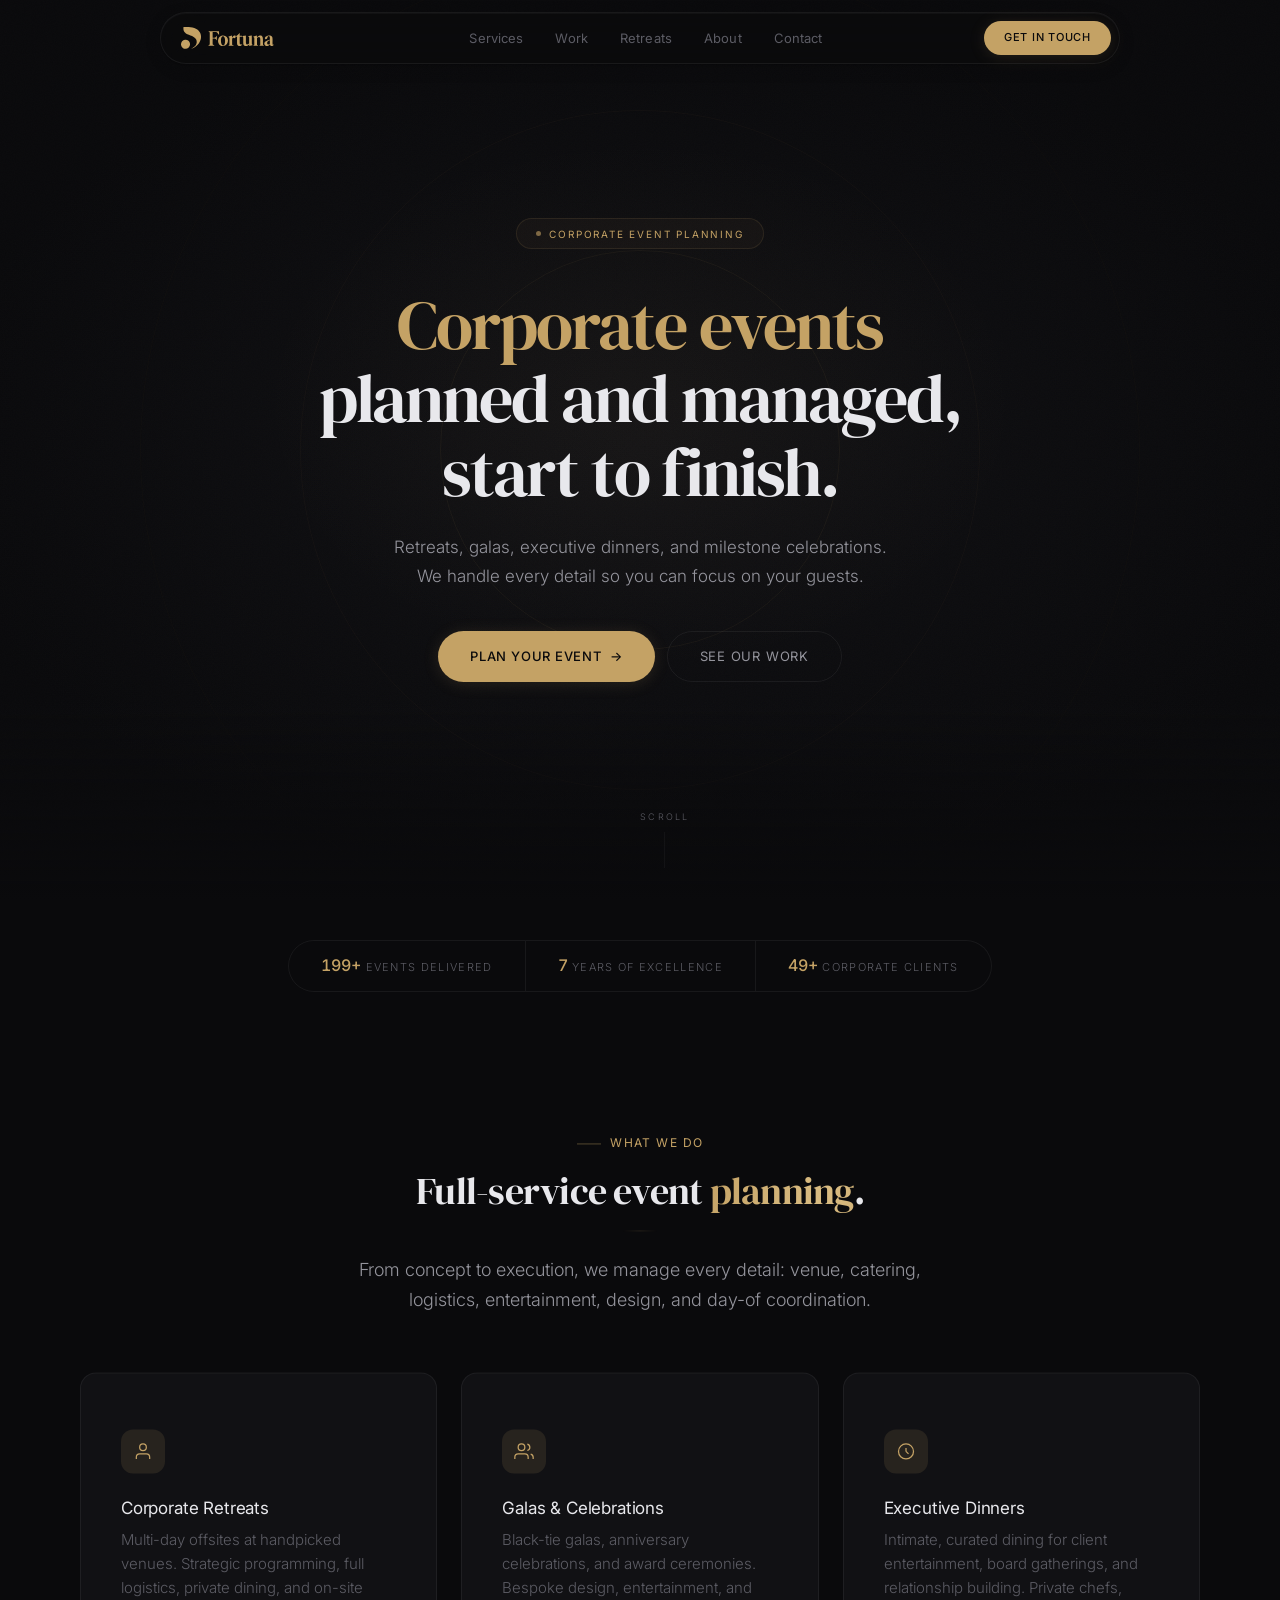
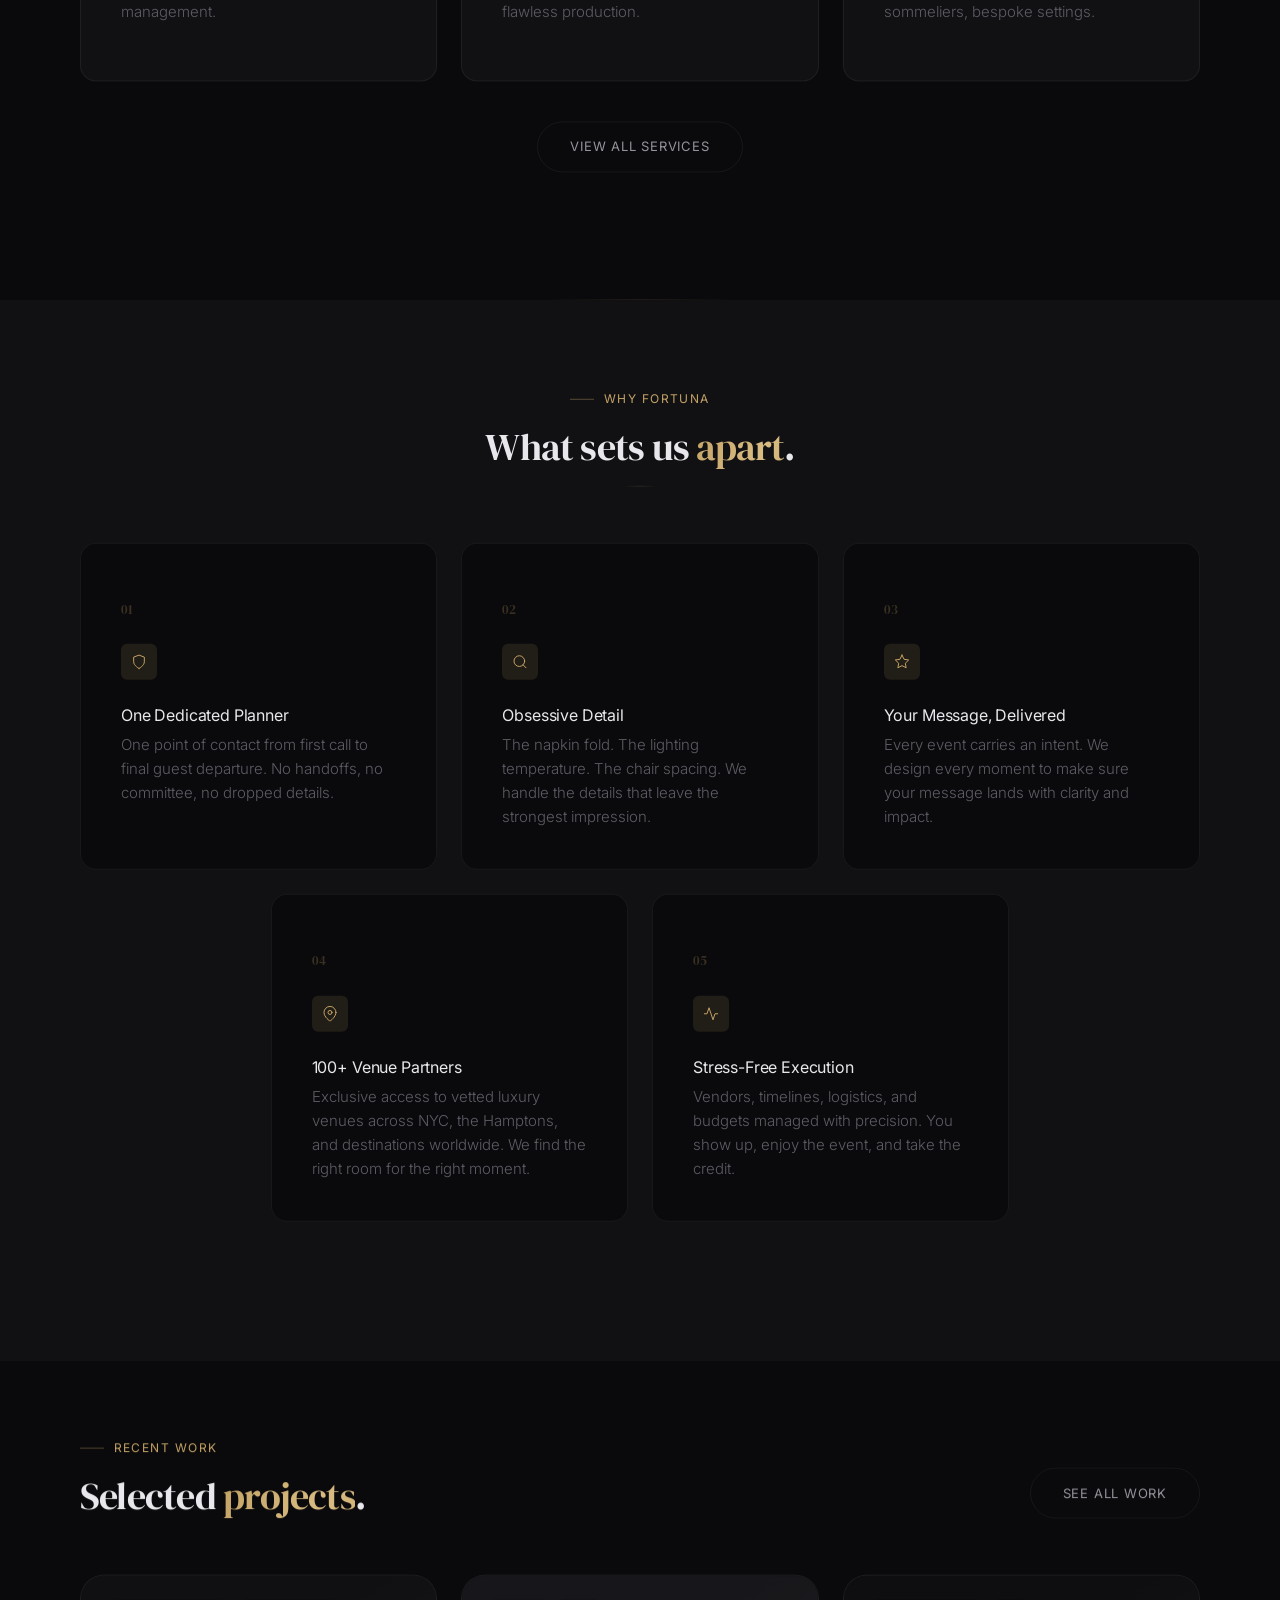
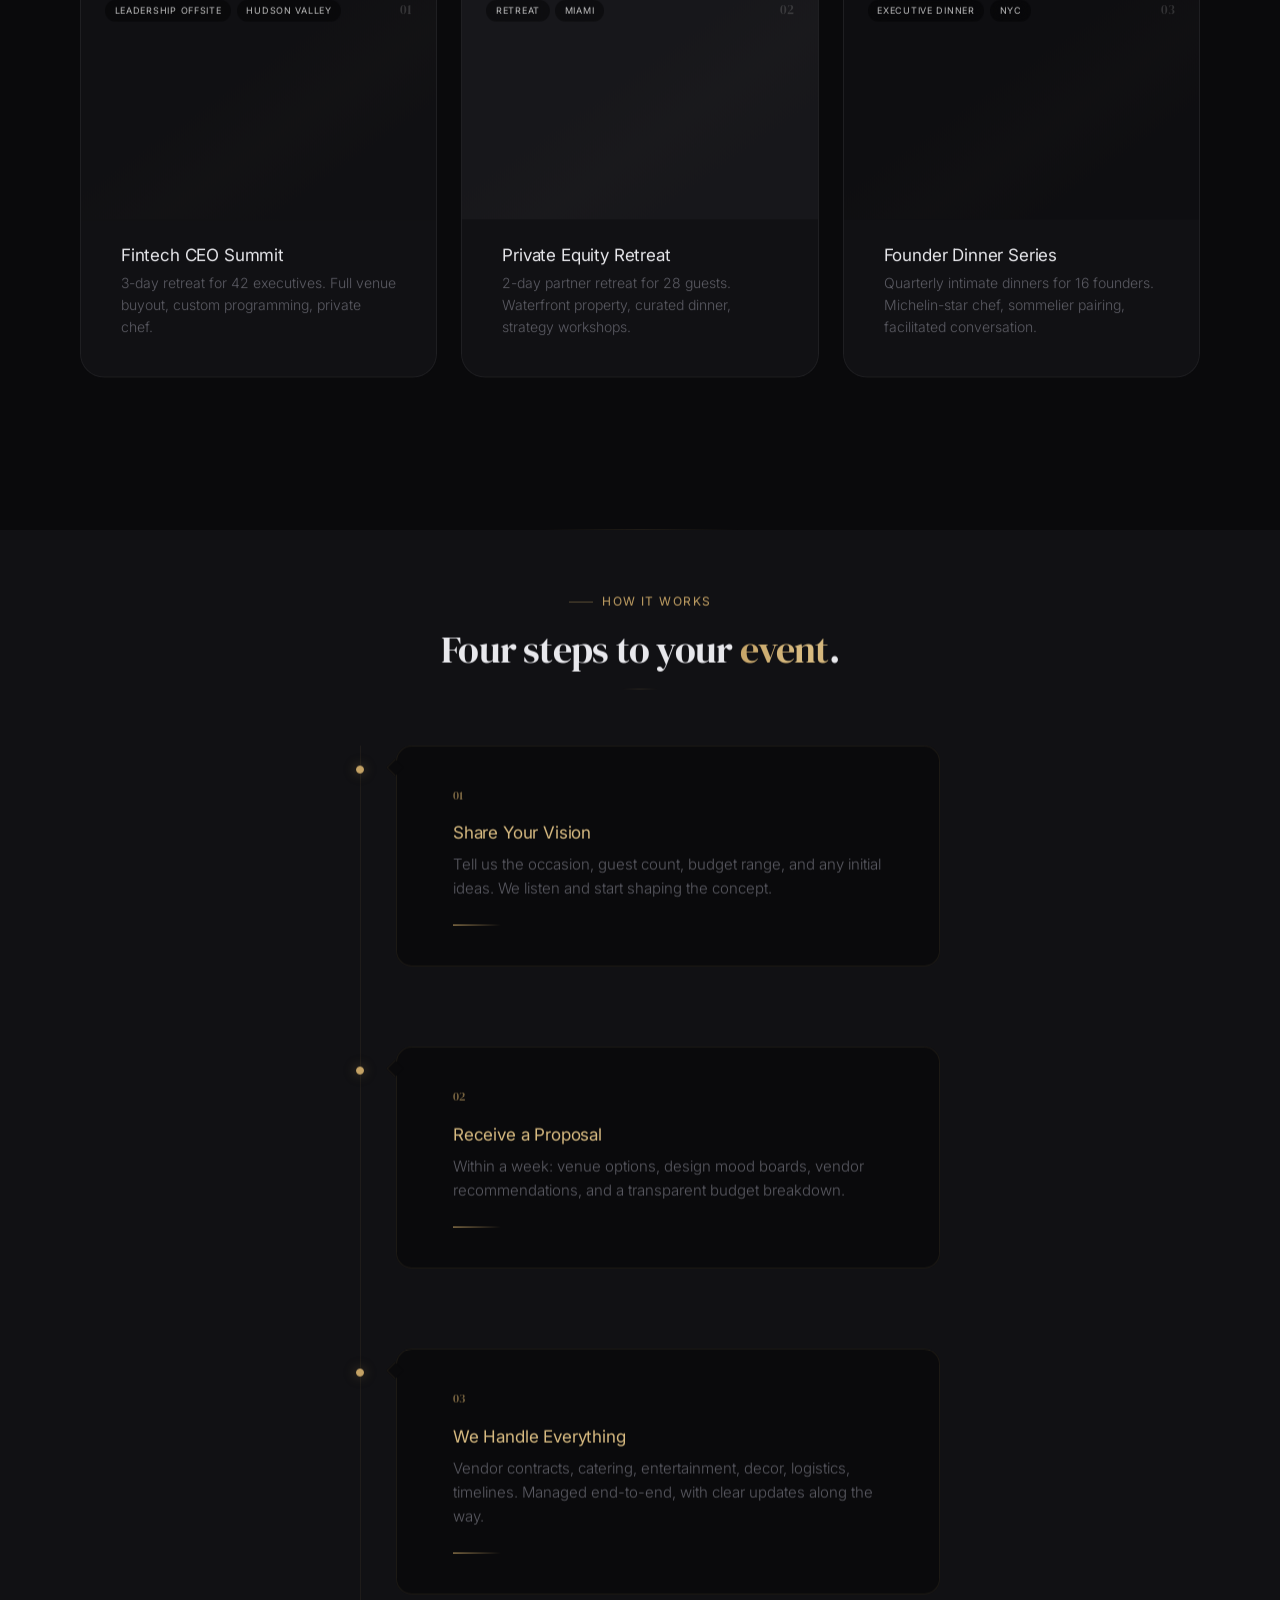
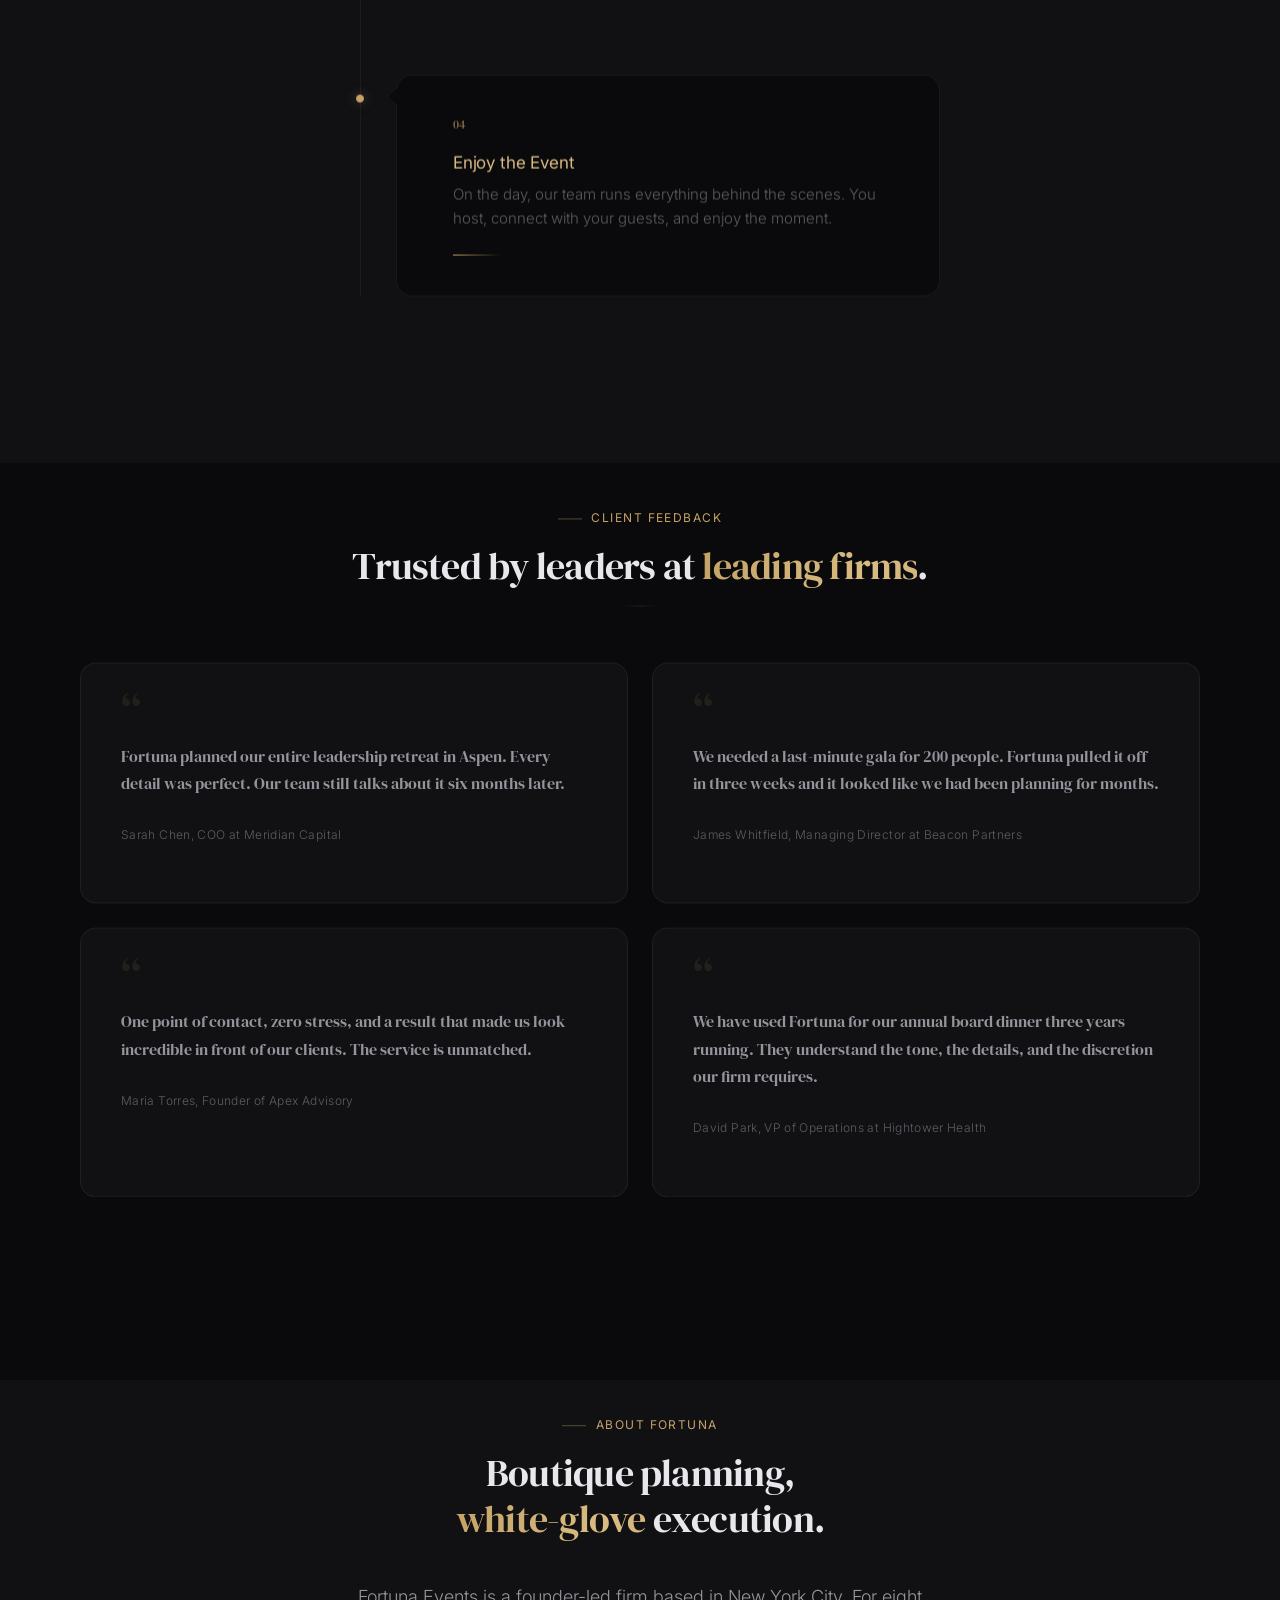
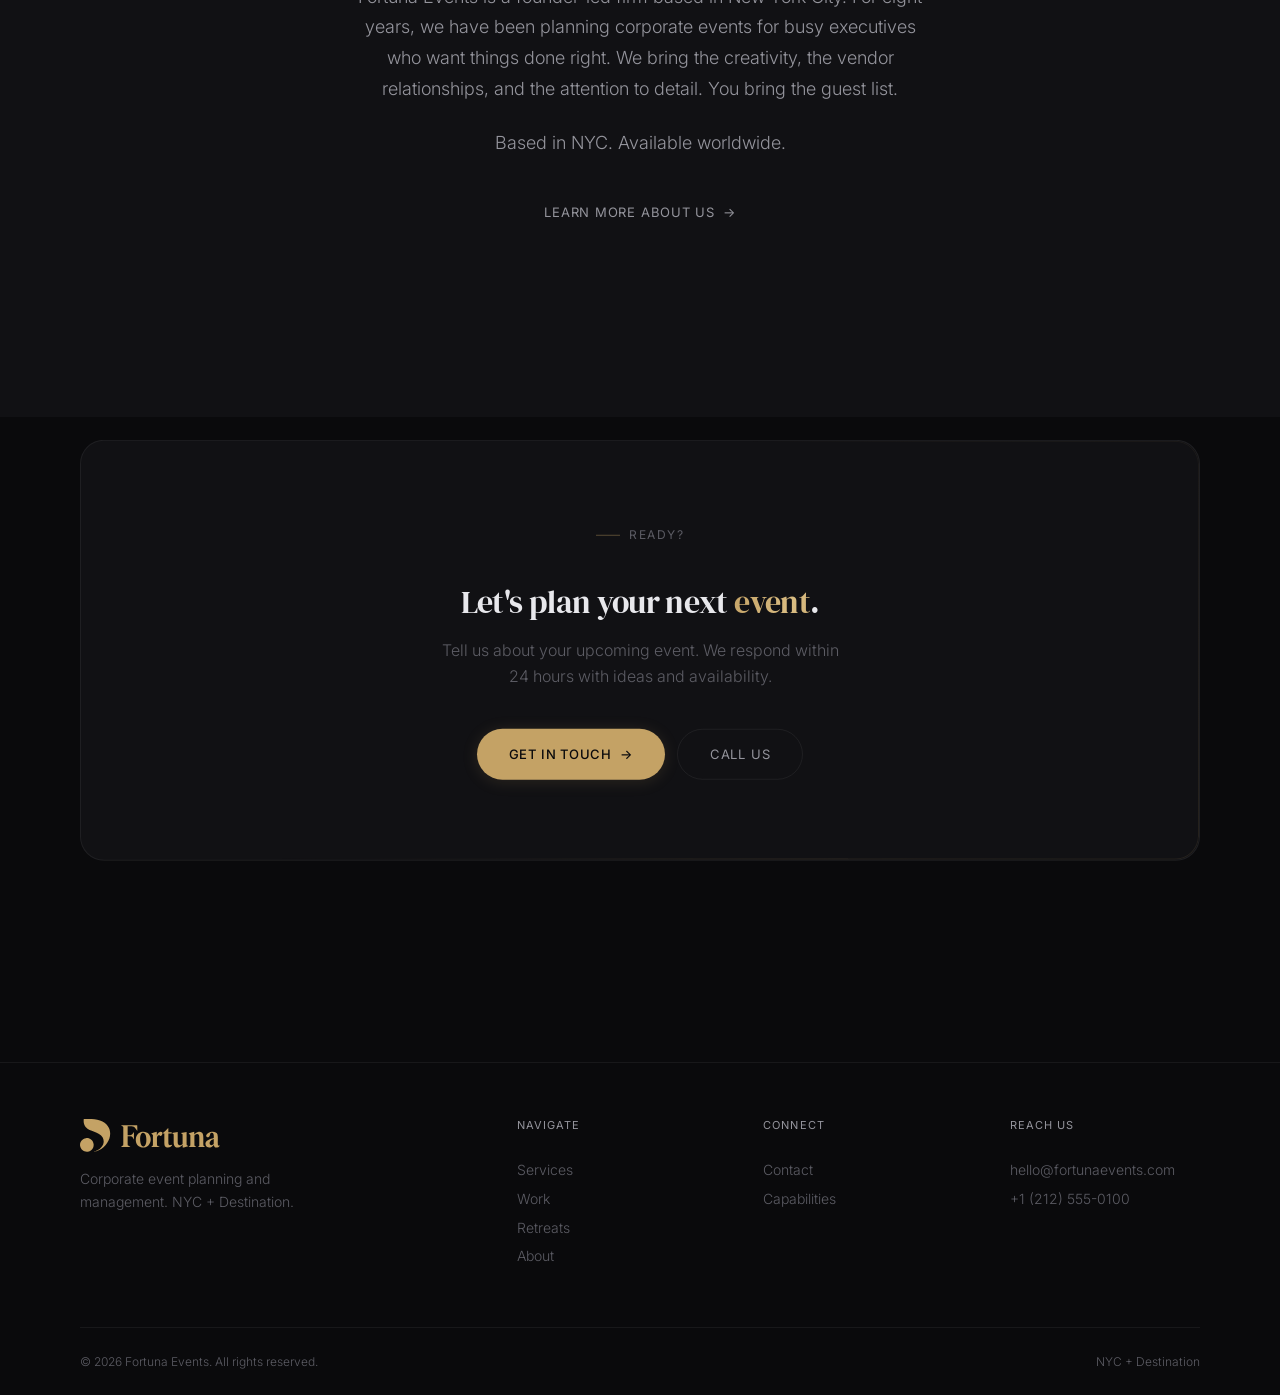
==== index.html @ 1f4ad686 "Fortuna Events - initial deploy" ====
<!DOCTYPE html>
<html lang="en">
<head>
  <meta charset="UTF-8">
  <meta name="viewport" content="width=device-width, initial-scale=1.0">
  <title>Fortuna Events | Corporate Event Planning, NYC + Destination</title>
  <meta name="description" content="Fortuna Events designs and produces corporate retreats, executive dinners, galas, and milestone celebrations. Boutique planning with white-glove execution. NYC + Destination.">
  <link rel="preconnect" href="https://fonts.googleapis.com">
  <link rel="preconnect" href="https://fonts.gstatic.com" crossorigin>
  <link href="https://fonts.googleapis.com/css2?family=DM+Serif+Display&family=Inter:wght@300;400;500&display=swap" rel="stylesheet">
  <link rel="stylesheet" href="css/styles.css">
</head>
<body>

  <div class="scroll-progress" aria-hidden="true"></div>

  <!-- Header -->
  <header class="site-header" role="banner">
    <div class="site-header__bar">
      <a href="index.html" class="site-header__logo" aria-label="Fortuna Events Home">
        <img src="assets/logo.svg" alt="Fortuna Events" width="120" height="28">
      </a>
      <nav class="site-header__nav" id="main-nav" role="navigation" aria-label="Main navigation">
        <div class="site-header__links">
          <a href="services.html">Services</a>
          <a href="work.html">Work</a>
          <a href="retreats.html">Retreats</a>
          <a href="about.html">About</a>
          <a href="contact.html">Contact</a>
        </div>
      </nav>
      <div class="site-header__end">
        <a href="contact.html" class="btn btn-primary btn--sm">Get in Touch</a>
      </div>
      <button class="nav-toggle" aria-label="Toggle navigation" aria-expanded="false" aria-controls="main-nav">
        <span></span>
        <span></span>
        <span></span>
      </button>
    </div>
  </header>

  <main>

    <!-- Hero -->
    <section class="hero">
      <div class="hero__bg hero__bg--gradient"></div>

      <div class="hero__ring hero__ring--1" aria-hidden="true"></div>
      <div class="hero__ring hero__ring--2" aria-hidden="true"></div>
      <div class="hero__ring hero__ring--3" aria-hidden="true"></div>
      <div class="hero__glow-follow" aria-hidden="true"></div>
      <div class="hero__vignette" aria-hidden="true"></div>

      <div class="container">
        <div class="hero__content">
          <div class="hero__badge">
            <span class="hero__badge-dot"></span>
            <span>Corporate Event Planning</span>
          </div>
          <h1>
            <span class="hero__title-gold" data-text="Corporate events">Corporate events</span><br>
            <span class="hero__title-rest">planned and managed, start to finish.</span>
          </h1>
          <p class="lead">Retreats, galas, executive dinners, and milestone celebrations. We handle every detail so you can focus on your guests.</p>
          <div class="hero__actions">
            <a href="contact.html" class="btn btn-primary">Plan Your Event <span class="btn-arrow">&rarr;</span></a>
            <a href="work.html" class="btn btn-secondary">See Our Work</a>
          </div>
        </div>
      </div>

      <div class="hero__scroll" aria-hidden="true">
        <span>Scroll</span>
        <div class="hero__scroll-line"></div>
      </div>
    </section>

    <!-- Stats / Trust Bar -->
    <section class="proof-strip reveal" aria-label="Trust indicators">
      <div class="container">
        <div class="proof-strip__items">
          <div class="proof-strip__item"><strong><span class="counter-value" data-target="200" data-suffix="+">0</span></strong> Events Delivered</div>
          <div class="proof-strip__item"><strong><span class="counter-value" data-target="8">0</span></strong> Years of Excellence</div>
          <div class="proof-strip__item"><strong><span class="counter-value" data-target="50" data-suffix="+">0</span></strong> Corporate Clients</div>
        </div>
      </div>
    </section>

    <!-- What We Do — Services -->
    <section class="section">
      <div class="container">
        <div class="text-center mb-xl reveal">
          <p class="subhead mb-sm">What We Do</p>
          <h2>Full-service event <span class="text-accent text-accent-shimmer">planning</span>.</h2>
          <p class="lead mt-md">From concept to execution, we manage every detail: venue, catering, logistics, entertainment, design, and day-of coordination.</p>
        </div>
        <div class="grid grid--3 reveal-stagger reveal">
          <div class="surface-card pillar-card">
            <div class="pillar-card__icon">
              <svg viewBox="0 0 24 24" xmlns="http://www.w3.org/2000/svg"><path d="M20 21v-2a4 4 0 0 0-4-4H8a4 4 0 0 0-4 4v2"/><circle cx="12" cy="7" r="4"/></svg>
            </div>
            <h3>Corporate Retreats</h3>
            <p>Multi-day offsites at handpicked venues. Strategic programming, full logistics, private dining, and on-site management.</p>
          </div>
          <div class="surface-card pillar-card">
            <div class="pillar-card__icon">
              <svg viewBox="0 0 24 24" xmlns="http://www.w3.org/2000/svg"><path d="M17 21v-2a4 4 0 0 0-4-4H5a4 4 0 0 0-4 4v2"/><circle cx="9" cy="7" r="4"/><path d="M23 21v-2a4 4 0 0 0-3-3.87"/><path d="M16 3.13a4 4 0 0 1 0 7.75"/></svg>
            </div>
            <h3>Galas &amp; Celebrations</h3>
            <p>Black-tie galas, anniversary celebrations, and award ceremonies. Bespoke design, entertainment, and flawless production.</p>
          </div>
          <div class="surface-card pillar-card">
            <div class="pillar-card__icon">
              <svg viewBox="0 0 24 24" xmlns="http://www.w3.org/2000/svg"><circle cx="12" cy="12" r="9"/><line x1="12" y1="8" x2="12" y2="12"/><line x1="12" y1="12" x2="15" y2="15"/></svg>
            </div>
            <h3>Executive Dinners</h3>
            <p>Intimate, curated dining for client entertainment, board gatherings, and relationship building. Private chefs, sommeliers, bespoke settings.</p>
          </div>
        </div>
        <div class="text-center mt-lg reveal">
          <a href="services.html" class="btn btn-secondary">View All Services</a>
        </div>
      </div>
    </section>

    <hr class="section-divider" aria-hidden="true">

    <!-- Why Fortuna — Value Props -->
    <section class="section why-fortuna-section">
      <div class="container">
        <div class="text-center mb-xl reveal-right">
          <p class="subhead mb-sm">Why Fortuna</p>
          <h2>What sets us <span class="text-accent text-accent-shimmer">apart</span>.</h2>
        </div>
        <div class="values-grid-5 reveal-stagger reveal">
          <div class="value-card-v2">
            <div class="value-card-v2__number">01</div>
            <div class="value-card-v2__icon">
              <svg viewBox="0 0 24 24" xmlns="http://www.w3.org/2000/svg"><path d="M12 22s8-4 8-10V5l-8-3-8 3v7c0 6 8 10 8 10z"/></svg>
            </div>
            <h3>One Dedicated Planner</h3>
            <p>One point of contact from first call to final guest departure. No handoffs, no committee, no dropped details.</p>
          </div>
          <div class="value-card-v2">
            <div class="value-card-v2__number">02</div>
            <div class="value-card-v2__icon">
              <svg viewBox="0 0 24 24" xmlns="http://www.w3.org/2000/svg"><circle cx="11" cy="11" r="8"/><line x1="21" y1="21" x2="16.65" y2="16.65"/></svg>
            </div>
            <h3>Obsessive Detail</h3>
            <p>The napkin fold. The lighting temperature. The chair spacing. We handle the details that leave the strongest impression.</p>
          </div>
          <div class="value-card-v2">
            <div class="value-card-v2__number">03</div>
            <div class="value-card-v2__icon">
              <svg viewBox="0 0 24 24" xmlns="http://www.w3.org/2000/svg"><polygon points="12 2 15.09 8.26 22 9.27 17 14.14 18.18 21.02 12 17.77 5.82 21.02 7 14.14 2 9.27 8.91 8.26 12 2"/></svg>
            </div>
            <h3>Your Message, Delivered</h3>
            <p>Every event carries an intent. We design every moment to make sure your message lands with clarity and impact.</p>
          </div>
          <div class="value-card-v2">
            <div class="value-card-v2__number">04</div>
            <div class="value-card-v2__icon">
              <svg viewBox="0 0 24 24" xmlns="http://www.w3.org/2000/svg"><path d="M21 10c0 7-9 13-9 13s-9-6-9-13a9 9 0 0 1 18 0z"/><circle cx="12" cy="10" r="3"/></svg>
            </div>
            <h3>100+ Venue Partners</h3>
            <p>Exclusive access to vetted luxury venues across NYC, the Hamptons, and destinations worldwide. We find the right room for the right moment.</p>
          </div>
          <div class="value-card-v2">
            <div class="value-card-v2__number">05</div>
            <div class="value-card-v2__icon">
              <svg viewBox="0 0 24 24" xmlns="http://www.w3.org/2000/svg"><polyline points="22 12 18 12 15 21 9 3 6 12 2 12"/></svg>
            </div>
            <h3>Stress-Free Execution</h3>
            <p>Vendors, timelines, logistics, and budgets managed with precision. You show up, enjoy the event, and take the credit.</p>
          </div>
        </div>
      </div>
    </section>

    <!-- Portfolio / Recent Work -->
    <section class="section portfolio-section">
      <div class="container">
        <div class="portfolio-header reveal-left">
          <div>
            <p class="subhead mb-sm">Recent Work</p>
            <h2>Selected <span class="text-accent text-accent-shimmer">projects</span>.</h2>
          </div>
          <a href="work.html" class="btn btn-secondary">See All Work</a>
        </div>
        <div class="portfolio-grid reveal-stagger reveal-rotate">
          <a href="case-study.html?id=1" class="portfolio-card">
            <div class="portfolio-card__visual">
              <div class="img-placeholder"></div>
              <div class="portfolio-card__overlay">
                <span class="portfolio-card__cta">View Case Study &rarr;</span>
              </div>
              <div class="portfolio-card__tags">
                <span class="portfolio-card__tag">Leadership Offsite</span>
                <span class="portfolio-card__tag">Hudson Valley</span>
              </div>
              <div class="portfolio-card__number">01</div>
            </div>
            <div class="portfolio-card__body">
              <h3>Fintech CEO Summit</h3>
              <p>3-day retreat for 42 executives. Full venue buyout, custom programming, private chef.</p>
            </div>
          </a>
          <a href="case-study.html?id=2" class="portfolio-card">
            <div class="portfolio-card__visual">
              <div class="img-placeholder"></div>
              <div class="portfolio-card__overlay">
                <span class="portfolio-card__cta">View Case Study &rarr;</span>
              </div>
              <div class="portfolio-card__tags">
                <span class="portfolio-card__tag">Retreat</span>
                <span class="portfolio-card__tag">Miami</span>
              </div>
              <div class="portfolio-card__number">02</div>
            </div>
            <div class="portfolio-card__body">
              <h3>Private Equity Retreat</h3>
              <p>2-day partner retreat for 28 guests. Waterfront property, curated dinner, strategy workshops.</p>
            </div>
          </a>
          <a href="case-study.html?id=3" class="portfolio-card">
            <div class="portfolio-card__visual">
              <div class="img-placeholder"></div>
              <div class="portfolio-card__overlay">
                <span class="portfolio-card__cta">View Case Study &rarr;</span>
              </div>
              <div class="portfolio-card__tags">
                <span class="portfolio-card__tag">Executive Dinner</span>
                <span class="portfolio-card__tag">NYC</span>
              </div>
              <div class="portfolio-card__number">03</div>
            </div>
            <div class="portfolio-card__body">
              <h3>Founder Dinner Series</h3>
              <p>Quarterly intimate dinners for 16 founders. Michelin-star chef, sommelier pairing, facilitated conversation.</p>
            </div>
          </a>
        </div>
      </div>
    </section>

    <hr class="section-divider" aria-hidden="true">

    <!-- How It Works -->
    <section class="section timeline-section">
      <div class="container">
        <div class="text-center mb-xl reveal">
          <p class="subhead mb-sm">How It Works</p>
          <h2>Four steps to your <span class="text-accent text-accent-shimmer">event</span>.</h2>
        </div>
        <div class="timeline" aria-label="Our process timeline">
          <!-- Vertical line track -->
          <div class="timeline__track">
            <div class="timeline__progress"></div>
          </div>

          <div class="timeline__item" data-step="1">
            <div class="timeline__node">
              <div class="timeline__node-dot"></div>
              <div class="timeline__node-ring"></div>
            </div>
            <div class="timeline__content">
              <div class="timeline__number">01</div>
              <h3>Share Your Vision</h3>
              <p>Tell us the occasion, guest count, budget range, and any initial ideas. We listen and start shaping the concept.</p>
              <div class="timeline__accent-line"></div>
            </div>
          </div>

          <div class="timeline__item" data-step="2">
            <div class="timeline__node">
              <div class="timeline__node-dot"></div>
              <div class="timeline__node-ring"></div>
            </div>
            <div class="timeline__content">
              <div class="timeline__number">02</div>
              <h3>Receive a Proposal</h3>
              <p>Within a week: venue options, design mood boards, vendor recommendations, and a transparent budget breakdown.</p>
              <div class="timeline__accent-line"></div>
            </div>
          </div>

          <div class="timeline__item" data-step="3">
            <div class="timeline__node">
              <div class="timeline__node-dot"></div>
              <div class="timeline__node-ring"></div>
            </div>
            <div class="timeline__content">
              <div class="timeline__number">03</div>
              <h3>We Handle Everything</h3>
              <p>Vendor contracts, catering, entertainment, decor, logistics, timelines. Managed end-to-end, with clear updates along the way.</p>
              <div class="timeline__accent-line"></div>
            </div>
          </div>

          <div class="timeline__item" data-step="4">
            <div class="timeline__node">
              <div class="timeline__node-dot"></div>
              <div class="timeline__node-ring"></div>
            </div>
            <div class="timeline__content">
              <div class="timeline__number">04</div>
              <h3>Enjoy the Event</h3>
              <p>On the day, our team runs everything behind the scenes. You host, connect with your guests, and enjoy the moment.</p>
              <div class="timeline__accent-line"></div>
            </div>
          </div>
        </div>
      </div>
    </section>

    <!-- Testimonials -->
    <section class="section">
      <div class="container">
        <div class="text-center mb-xl reveal-right">
          <p class="subhead mb-sm">Client Feedback</p>
          <h2>Trusted by leaders at <span class="text-accent text-accent-shimmer">leading firms</span>.</h2>
        </div>
        <div class="grid grid--2 reveal-stagger reveal-scale">
          <div class="surface-card testimonial-card">
            <blockquote>Fortuna planned our entire leadership retreat in Aspen. Every detail was perfect. Our team still talks about it six months later.</blockquote>
            <cite>Sarah Chen, COO at Meridian Capital</cite>
          </div>
          <div class="surface-card testimonial-card">
            <blockquote>We needed a last-minute gala for 200 people. Fortuna pulled it off in three weeks and it looked like we had been planning for months.</blockquote>
            <cite>James Whitfield, Managing Director at Beacon Partners</cite>
          </div>
          <div class="surface-card testimonial-card">
            <blockquote>One point of contact, zero stress, and a result that made us look incredible in front of our clients. The service is unmatched.</blockquote>
            <cite>Maria Torres, Founder of Apex Advisory</cite>
          </div>
          <div class="surface-card testimonial-card">
            <blockquote>We have used Fortuna for our annual board dinner three years running. They understand the tone, the details, and the discretion our firm requires.</blockquote>
            <cite>David Park, VP of Operations at Hightower Health</cite>
          </div>
        </div>
      </div>
    </section>

    <!-- About / Founder -->
    <section class="section section--surface">
      <div class="container">
        <div class="text-center reveal-rotate narrow-content">
          <p class="subhead mb-sm">About Fortuna</p>
          <h2 class="mb-md">Boutique planning,<br><span class="text-accent text-accent-shimmer">white-glove</span> execution.</h2>
          <p class="lead mb-md">Fortuna Events is a founder-led firm based in New York City. For eight years, we have been planning corporate events for busy executives who want things done right. We bring the creativity, the vendor relationships, and the attention to detail. You bring the guest list.</p>
          <p class="lead mb-lg">Based in NYC. Available worldwide.</p>
          <a href="about.html" class="btn-text">Learn More About Us</a>
        </div>
      </div>
    </section>

    <!-- Final CTA -->
    <section class="section">
      <div class="container">
        <div class="cta-block reveal-scale">
          <p class="subhead mb-sm">Ready?</p>
          <h2>Let's plan your next <span class="text-accent text-accent-shimmer">event</span>.</h2>
          <p>Tell us about your upcoming event. We respond within 24 hours with ideas and availability.</p>
          <div class="cta-block__actions">
            <a href="contact.html" class="btn btn-primary">Get in Touch <span class="btn-arrow">&rarr;</span></a>
            <a href="tel:+12125550100" class="btn btn-secondary">Call Us</a>
          </div>
        </div>
      </div>
    </section>

  </main>

  <!-- Footer -->
  <footer class="site-footer" role="contentinfo">
    <div class="container">
      <div class="site-footer__top">
        <div class="site-footer__brand">
          <img src="assets/logo.svg" alt="Fortuna Events" width="140" height="32">
          <p>Corporate event planning and management. NYC + Destination.</p>
        </div>
        <div>
          <h4 class="site-footer__heading">Navigate</h4>
          <div class="site-footer__links">
            <a href="services.html">Services</a>
            <a href="work.html">Work</a>
            <a href="retreats.html">Retreats</a>
            <a href="about.html">About</a>
          </div>
        </div>
        <div>
          <h4 class="site-footer__heading">Connect</h4>
          <div class="site-footer__links">
            <a href="contact.html">Contact</a>
            <a href="capabilities.html">Capabilities</a>
          </div>
        </div>
        <div>
          <h4 class="site-footer__heading">Reach Us</h4>
          <div class="site-footer__links">
            <a href="mailto:hello@fortunaevents.com">hello@fortunaevents.com</a>
            <a href="tel:+12125550100">+1 (212) 555-0100</a>
          </div>
        </div>
      </div>
      <div class="site-footer__bottom">
        <span>&copy; 2026 Fortuna Events. All rights reserved.</span>
        <span>NYC + Destination</span>
      </div>
    </div>
  </footer>

  <script src="js/main.js"></script>
</body>
</html>
---- css/styles.css ----
/* ============================================================
   FORTUNA EVENTS - Design System
   Modern Luxury | Clean | Restrained
   ============================================================ */

:root {
  /* Palette */
  --bg: #0A0A0C;
  --surface: #111114;
  --surface-2: #18181C;
  --border: rgba(255, 255, 255, 0.06);
  --border-hover: rgba(255, 255, 255, 0.12);

  /* Text */
  --text: #E8E8EC;
  --text-2: #94949C;
  --text-3: #5C5C64;

  /* Accent - muted champagne gold, not yellow */
  --accent: #C4A265;
  --accent-light: #D9BC82;
  --accent-dim: rgba(196, 162, 101, 0.12);
  --accent-subtle: rgba(196, 162, 101, 0.06);

  /* Type */
  --serif: 'DM Serif Display', Georgia, serif;
  --sans: 'Inter', -apple-system, sans-serif;

  /* Space — tighter, more deliberate */
  --s-xs: 0.5rem;
  --s-sm: 1rem;
  --s-md: 1.5rem;
  --s-lg: 2.5rem;
  --s-xl: 3.5rem;
  --s-2xl: 5rem;
  --s-3xl: 7rem;
  --s-4xl: 9rem;

  /* Layout */
  --max-w: 1200px;
  --narrow: 680px;
  --header-h: 66px;

  /* Motion */
  --ease: cubic-bezier(0.16, 1, 0.3, 1);
  --fast: 150ms;
  --normal: 300ms;

  /* Radius */
  --r-sm: 6px;
  --r-md: 12px;
  --r-lg: 16px;
  --r-xl: 24px;
  --r-full: 100px;
}


/* --- Reset --- */
*, *::before, *::after { margin: 0; padding: 0; box-sizing: border-box; }

html {
  font-size: 16px;
  scroll-behavior: smooth;
  -webkit-font-smoothing: antialiased;
  -moz-osx-font-smoothing: grayscale;
  overflow-x: hidden;
}

@media (prefers-reduced-motion: reduce) {
  html { scroll-behavior: auto; }
  *, *::before, *::after {
    animation-duration: 0.01ms !important;
    animation-iteration-count: 1 !important;
    transition-duration: 0.01ms !important;
  }
}

body {
  font-family: var(--sans);
  font-weight: 300;
  font-size: 1rem;
  line-height: 1.6;
  color: var(--text);
  background: var(--bg);
  overflow-x: hidden;
}

img { max-width: 100%; height: auto; display: block; }
ul, ol { list-style: none; }
button { cursor: pointer; font-family: inherit; border: none; background: none; color: inherit; }
input, textarea, select { font-family: inherit; font-size: inherit; }

a {
  color: var(--text);
  text-decoration: none;
  transition: color var(--fast) var(--ease);
}
a:hover { color: var(--accent-light); }

a:focus-visible,
button:focus-visible {
  outline: 1px solid var(--accent);
  outline-offset: 3px;
  border-radius: var(--r-sm);
}

::selection {
  background: rgba(196, 162, 101, 0.2);
  color: var(--text);
}


/* --- Typography --- */
h1, h2, h3, h4 {
  font-family: var(--serif);
  font-weight: 400;
  line-height: 1.15;
  color: var(--text);
}

h1 {
  font-size: clamp(2.5rem, 5vw, 3.75rem);
  line-height: 1.1;
  letter-spacing: -0.025em;
}

h2 {
  font-size: clamp(1.75rem, 3vw, 2.5rem);
  letter-spacing: -0.02em;
  line-height: 1.18;
}

h3 {
  font-size: clamp(1.0625rem, 1.5vw, 1.25rem);
  font-family: var(--sans);
  font-weight: 400;
  letter-spacing: -0.01em;
  line-height: 1.4;
}

h4 {
  font-size: 0.875rem;
  font-family: var(--sans);
  font-weight: 400;
}

.text-accent { color: var(--accent); }
.text-muted { color: var(--text-2); line-height: 1.7; }
.text-center { text-align: center; }

.subhead {
  font-family: var(--sans);
  font-size: 0.75rem;
  font-weight: 400;
  letter-spacing: 0.12em;
  text-transform: uppercase;
  color: var(--accent);
}

.lead {
  font-size: 1.125rem;
  line-height: 1.7;
  color: var(--text-2);
  max-width: 580px;
}

.text-center .lead { margin-left: auto; margin-right: auto; }

p + p { margin-top: var(--s-sm); }

/* Shimmer gold text for headings */
.text-accent-shimmer {
  background: linear-gradient(110deg, var(--accent) 0%, var(--accent-light) 40%, var(--accent) 80%);
  background-size: 200% 100%;
  -webkit-background-clip: text;
  -webkit-text-fill-color: transparent;
  background-clip: text;
  animation: shimmer 8s ease-in-out infinite;
}

@keyframes shimmer {
  0% { background-position: 100% 50%; }
  50% { background-position: 0% 50%; }
  100% { background-position: 100% 50%; }
}


/* --- Layout --- */
.container {
  width: 100%;
  max-width: var(--max-w);
  margin: 0 auto;
  padding: 0 var(--s-lg);
}

.container--narrow { max-width: var(--narrow); }

.grid { display: grid; gap: var(--s-md); }
.grid--2 { grid-template-columns: repeat(2, 1fr); }
.grid--3 { grid-template-columns: repeat(3, 1fr); }
.grid--4 { grid-template-columns: repeat(4, 1fr); }

@media (max-width: 1024px) { .grid--4 { grid-template-columns: repeat(2, 1fr); } .grid--3 { grid-template-columns: repeat(2, 1fr); } }
@media (max-width: 768px) { .grid--2, .grid--3, .grid--4 { grid-template-columns: 1fr; } }

.section { padding: var(--s-3xl) 0; }
.section--sm { padding: var(--s-xl) 0; }

@media (max-width: 768px) {
  .section { padding: var(--s-2xl) 0; }
}

.mt-sm { margin-top: var(--s-sm); }
.mt-md { margin-top: var(--s-md); }
.mt-lg { margin-top: var(--s-lg); }
.mt-xl { margin-top: var(--s-xl); }
.mb-sm { margin-bottom: var(--s-sm); }
.mb-md { margin-bottom: var(--s-md); }
.mb-lg { margin-bottom: var(--s-lg); }
.mb-xl { margin-bottom: var(--s-xl); }

.section--surface { background: var(--surface); }
.narrow-content { max-width: 640px; margin-left: auto; margin-right: auto; }

/* --- Buttons --- */
.btn {
  display: inline-flex;
  align-items: center;
  justify-content: center;
  gap: 0.5rem;
  font-family: var(--sans);
  font-size: 0.8125rem;
  font-weight: 400;
  letter-spacing: 0.06em;
  text-transform: uppercase;
  padding: 0.875rem 2rem;
  border-radius: var(--r-full);
  transition: all var(--normal) var(--ease);
  white-space: nowrap;
  position: relative;
  overflow: hidden;
}

.btn-primary {
  background: var(--accent);
  color: var(--bg);
  border: none;
  font-weight: 500;
  box-shadow: 0 2px 16px rgba(196, 162, 101, 0.15), 0 0 0 0 rgba(196, 162, 101, 0);
}

.btn-primary:hover {
  background: var(--accent-light);
  color: var(--bg);
  transform: translateY(-2px);
  box-shadow: 0 8px 32px rgba(196, 162, 101, 0.25), 0 0 0 0 rgba(196, 162, 101, 0);
}

.btn-primary:active {
  transform: translateY(0) scale(0.98);
  box-shadow: 0 1px 8px rgba(196, 162, 101, 0.15);
  transition-duration: 80ms;
}

.btn-secondary {
  background: transparent;
  color: var(--text-2);
  border: 1px solid var(--border);
}

.btn-secondary:hover {
  border-color: var(--border-hover);
  color: var(--text);
  transform: translateY(-1px);
  background: rgba(255, 255, 255, 0.02);
}

.btn-secondary:active {
  transform: translateY(0) scale(0.98);
  transition-duration: 80ms;
}

.btn-text {
  background: none;
  border: none;
  color: var(--text-2);
  font-family: var(--sans);
  font-size: 0.8125rem;
  font-weight: 400;
  letter-spacing: 0.06em;
  text-transform: uppercase;
  padding: 0.5rem 0;
  transition: color var(--fast) var(--ease);
}

.btn-text:hover { color: var(--accent); }

.btn-text::after {
  content: '\2192';
  margin-left: 0.5rem;
  display: inline-block;
  transition: transform var(--normal) var(--ease);
}

.btn-text:hover::after { transform: translateX(4px); }

.btn-arrow {
  display: inline-block;
  transition: transform var(--fast) var(--ease);
}

.btn-primary:hover .btn-arrow { transform: translateX(2px); }
.btn--full { width: 100%; }


/* --- Cards --- */
.surface-card {
  background: var(--surface);
  padding: var(--s-lg);
  border: 1px solid var(--border);
  border-radius: var(--r-lg);
  transition: border-color var(--normal) var(--ease), transform var(--normal) var(--ease), box-shadow var(--normal) var(--ease);
}

.surface-card:hover {
  border-color: var(--border-hover);
  transform: translateY(-4px);
  box-shadow: 0 12px 40px rgba(0, 0, 0, 0.25), 0 0 0 1px rgba(196, 162, 101, 0.04);
}


/* --- Image Placeholder --- */
.img-placeholder {
  width: 100%;
  aspect-ratio: 16 / 10;
  background: var(--surface);
  border-radius: var(--r-lg);
  position: relative;
  overflow: hidden;
}

.img-placeholder::after {
  content: '';
  position: absolute;
  inset: 0;
  background: linear-gradient(145deg, transparent 40%, rgba(196, 162, 101, 0.015) 60%, transparent 80%);
}

.img-placeholder--portrait { aspect-ratio: 3 / 4; }
.img-placeholder--square { aspect-ratio: 1; }


/* --- Header — Modern Centered Floating Pill --- */
.site-header {
  position: fixed;
  top: 0;
  left: 0;
  right: 0;
  z-index: 100;
  padding: 0.75rem 1.25rem;
  pointer-events: none;
  transition: padding var(--normal) var(--ease);
}

.site-header__bar {
  display: grid;
  grid-template-columns: 1fr auto 1fr;
  align-items: center;
  max-width: 960px;
  margin: 0 auto;
  height: 52px;
  padding: 0 0.5rem 0 1.25rem;
  background: rgba(10, 10, 12, 0.7);
  backdrop-filter: blur(24px) saturate(1.4);
  -webkit-backdrop-filter: blur(24px) saturate(1.4);
  border: 1px solid rgba(255, 255, 255, 0.06);
  border-radius: var(--r-full);
  pointer-events: auto;
  box-shadow:
    0 1px 2px rgba(0, 0, 0, 0.2),
    0 4px 16px rgba(0, 0, 0, 0.15),
    inset 0 1px 0 rgba(255, 255, 255, 0.03);
  transition: background var(--normal) var(--ease), border-color var(--normal) var(--ease), box-shadow var(--normal) var(--ease);
}

.site-header__bar:hover {
  border-color: rgba(255, 255, 255, 0.09);
  background: rgba(10, 10, 12, 0.82);
}

/* Scrolled state (applied via JS) */
.site-header.is-scrolled {
  padding: 0.5rem 1.25rem;
}

.site-header.is-scrolled .site-header__bar {
  background: rgba(10, 10, 12, 0.88);
  box-shadow:
    0 2px 4px rgba(0, 0, 0, 0.25),
    0 8px 32px rgba(0, 0, 0, 0.2),
    inset 0 1px 0 rgba(255, 255, 255, 0.03);
}

/* Logo — left column */
.site-header__logo {
  display: flex;
  align-items: center;
  flex-shrink: 0;
  justify-self: start;
}

.site-header__logo img { height: 22px; width: auto; }

/* Nav — center column */
.site-header__nav {
  display: flex;
  align-items: center;
  justify-content: center;
}

.site-header__links {
  display: flex;
  align-items: center;
  gap: 0.25rem;
}

.site-header__links a {
  font-size: 0.8125rem;
  font-weight: 400;
  color: var(--text-3);
  padding: 0.375rem 0.875rem;
  border-radius: var(--r-full);
  position: relative;
  transition: color var(--fast) var(--ease), background var(--fast) var(--ease);
  letter-spacing: 0.01em;
}

.site-header__links a:hover {
  color: var(--text);
  background: rgba(255, 255, 255, 0.05);
}

.site-header__links a.active {
  color: var(--accent);
  background: var(--accent-dim);
}

/* Remove old underline animation, replace with pill bg */
.site-header__links a::after { display: none; }

/* CTA — right column */
.site-header__end {
  justify-self: end;
  display: flex;
  align-items: center;
}

.btn--sm {
  padding: 0.5rem 1.25rem;
  font-size: 0.6875rem;
  letter-spacing: 0.07em;
}

/* Mobile nav toggle */
.nav-toggle {
  display: none;
  flex-direction: column;
  gap: 5px;
  width: 20px;
  height: 14px;
  padding: 0;
  z-index: 110;
  justify-self: end;
}

.nav-toggle span {
  display: block;
  width: 100%;
  height: 1px;
  background: var(--text);
  transition: all var(--fast) var(--ease);
  transform-origin: center;
}

.nav-toggle[aria-expanded="true"] span:nth-child(1) { transform: rotate(45deg) translate(4px, 4px); }
.nav-toggle[aria-expanded="true"] span:nth-child(2) { opacity: 0; }
.nav-toggle[aria-expanded="true"] span:nth-child(3) { transform: rotate(-45deg) translate(4px, -4px); }

@media (max-width: 900px) {
  .nav-toggle { display: flex; }
  .site-header__end { display: none; }

  .site-header__bar {
    display: flex;
    justify-content: space-between;
    padding: 0 1rem;
  }

  .site-header__nav {
    position: fixed;
    inset: 0;
    background: rgba(10, 10, 12, 0.98);
    flex-direction: column;
    justify-content: center;
    gap: var(--s-lg);
    opacity: 0;
    visibility: hidden;
    transition: opacity var(--normal) var(--ease), visibility var(--normal) var(--ease);
    z-index: 105;
  }

  .site-header__nav.is-open { opacity: 1; visibility: visible; }

  .site-header__links {
    flex-direction: column;
    gap: var(--s-xs);
  }

  .site-header__links a {
    font-size: 1.375rem;
    color: var(--text);
    padding: 0.5rem 1.5rem;
  }
}


/* --- Footer --- */
.site-footer {
  border-top: 1px solid var(--border);
  padding: var(--s-xl) 0 var(--s-md);
}

.site-footer__top {
  display: grid;
  grid-template-columns: 2fr 1fr 1fr 1fr;
  gap: var(--s-xl);
  margin-bottom: var(--s-xl);
}

.site-footer__brand p {
  color: var(--text-3);
  font-size: 0.875rem;
  margin-top: var(--s-sm);
  max-width: 240px;
}

.site-footer__heading {
  font-family: var(--sans);
  font-size: 0.6875rem;
  font-weight: 400;
  letter-spacing: 0.1em;
  text-transform: uppercase;
  color: var(--text-2);
  margin-bottom: var(--s-md);
}

.site-footer__links { display: flex; flex-direction: column; }

.site-footer__links a {
  color: var(--text-3);
  font-size: 0.875rem;
  padding: 0.2rem 0;
  display: inline-block;
}

.site-footer__links a:hover { color: var(--text); }

.site-footer__bottom {
  border-top: 1px solid var(--border);
  padding-top: var(--s-md);
  display: flex;
  justify-content: space-between;
  align-items: center;
  color: var(--text-3);
  font-size: 0.75rem;
}

@media (max-width: 768px) {
  .site-footer__top { grid-template-columns: 1fr; gap: var(--s-lg); }
}


/* ==========================================================
   HERO - Clean, cinematic, restrained
   ========================================================== */
.hero {
  min-height: 100vh;
  display: flex;
  align-items: center;
  justify-content: center;
  position: relative;
  overflow: hidden;
}

.hero__bg {
  position: absolute;
  inset: 0;
  z-index: 0;
}

.hero__bg--gradient {
  background:
    radial-gradient(ellipse 50% 50% at 50% 45%, rgba(196, 162, 101, 0.04) 0%, transparent 60%),
    radial-gradient(ellipse 80% 70% at 50% 50%, var(--surface) 0%, var(--bg) 70%);
}

/* Rings - very subtle, barely there */
.hero__ring {
  position: absolute;
  top: 50%;
  left: 50%;
  border-radius: 50%;
  border: 1px solid rgba(196, 162, 101, 0.04);
  pointer-events: none;
  z-index: 1;
  opacity: 0;
  animation: ring-in 2s var(--ease) forwards;
}

.hero__ring--1 {
  width: 400px; height: 400px;
  margin: -200px 0 0 -200px;
  border-color: rgba(196, 162, 101, 0.06);
  animation-delay: 0.4s;
}

.hero__ring--2 {
  width: 680px; height: 680px;
  margin: -340px 0 0 -340px;
  animation-delay: 0.6s;
}

.hero__ring--3 {
  width: 1000px; height: 1000px;
  margin: -500px 0 0 -500px;
  border-color: rgba(196, 162, 101, 0.025);
  animation-delay: 0.8s;
}

@keyframes ring-in {
  from { opacity: 0; transform: scale(0.92); }
  to { opacity: 1; transform: scale(1); }
}

/* Noise texture */
.hero::before {
  content: '';
  position: absolute;
  inset: 0;
  z-index: 2;
  opacity: 0.018;
  background-image: url("data:image/svg+xml,%3Csvg viewBox='0 0 256 256' xmlns='http://www.w3.org/2000/svg'%3E%3Cfilter id='n'%3E%3CfeTurbulence type='fractalNoise' baseFrequency='0.9' numOctaves='4' stitchTiles='stitch'/%3E%3C/filter%3E%3Crect width='100%25' height='100%25' filter='url(%23n)'/%3E%3C/svg%3E");
  background-size: 256px;
  pointer-events: none;
}

/* Content */
.hero__content {
  position: relative;
  z-index: 5;
  max-width: 780px;
  margin: 0 auto;
  text-align: center;
  padding: 0 var(--s-lg);
}

/* Badge */
.hero__badge {
  display: inline-flex;
  align-items: center;
  gap: 0.5rem;
  padding: 0.4rem 1.2rem;
  border-radius: var(--r-full);
  border: 1px solid rgba(196, 162, 101, 0.12);
  background: rgba(196, 162, 101, 0.04);
  font-family: var(--sans);
  font-size: 0.625rem;
  font-weight: 400;
  letter-spacing: 0.18em;
  text-transform: uppercase;
  color: var(--accent);
  margin-bottom: var(--s-lg);
  opacity: 0;
  transform: translateY(12px);
  animation: fade-up 0.8s var(--ease) 0.2s forwards;
}

.hero__badge-dot {
  width: 5px;
  height: 5px;
  border-radius: 50%;
  background: var(--accent);
  opacity: 0.6;
}

/* Headline */
.hero__content h1 {
  font-size: clamp(2.75rem, 6vw, 4.25rem);
  line-height: 1.08;
  margin-bottom: var(--s-md);
  letter-spacing: -0.03em;
  opacity: 0;
  transform: translateY(20px);
  animation: fade-up 1s var(--ease) 0.3s forwards;
}

.hero__title-gold {
  display: inline;
  color: var(--accent);
}

.hero__title-rest {
  color: var(--text);
  display: inline;
}

/* Lead */
.hero__content .lead {
  margin: 0 auto var(--s-lg);
  max-width: 500px;
  font-size: 1.0625rem;
  opacity: 0;
  transform: translateY(14px);
  animation: fade-up 0.8s var(--ease) 0.5s forwards;
}

/* Buttons */
.hero__actions {
  display: flex;
  gap: 0.75rem;
  flex-wrap: wrap;
  justify-content: center;
  opacity: 0;
  transform: translateY(10px);
  animation: fade-up 0.8s var(--ease) 0.65s forwards;
}

@keyframes fade-up {
  to { opacity: 1; transform: translateY(0); }
}

/* Scroll indicator */
.hero__scroll {
  position: absolute;
  bottom: 32px;
  left: 50%;
  transform: translateX(-50%);
  z-index: 5;
  display: flex;
  flex-direction: column;
  align-items: center;
  gap: 8px;
  opacity: 0;
  animation: fade-up 0.6s var(--ease) 1s forwards;
}

.hero__scroll span {
  font-size: 0.5625rem;
  letter-spacing: 0.25em;
  text-transform: uppercase;
  color: var(--text-3);
}

.hero__scroll-line {
  width: 1px;
  height: 36px;
  background: rgba(255,255,255,0.04);
  position: relative;
  overflow: hidden;
}

.hero__scroll-line::after {
  content: '';
  position: absolute;
  top: -100%;
  left: 0;
  width: 1px;
  height: 50%;
  background: linear-gradient(180deg, transparent, var(--accent));
  animation: scroll-line 2.5s cubic-bezier(0.4, 0, 0.2, 1) infinite;
}

@keyframes scroll-line {
  0% { top: -50%; opacity: 0; }
  30% { opacity: 1; }
  70% { opacity: 1; }
  100% { top: 100%; opacity: 0; }
}

/* Vignette */
.hero__vignette {
  position: absolute;
  bottom: 0;
  left: 0;
  right: 0;
  height: 200px;
  z-index: 4;
  background: linear-gradient(to bottom, transparent, var(--bg));
  pointer-events: none;
}

/* Hero mobile */
@media (max-width: 768px) {
  .hero__content h1 { font-size: clamp(2.25rem, 8vw, 3rem); }
  .hero__content .lead { font-size: 0.9375rem; max-width: 340px; }
  .hero__badge { margin-bottom: var(--s-md); }
  .hero__ring--1 { width: 260px; height: 260px; margin: -130px 0 0 -130px; }
  .hero__ring--2 { width: 420px; height: 420px; margin: -210px 0 0 -210px; }
  .hero__ring--3 { width: 620px; height: 620px; margin: -310px 0 0 -310px; }
}


/* ==========================================================
   PAGE HERO (inner pages) — Cinematic, matches landing
   ========================================================== */
.page-hero {
  position: relative;
  min-height: 42vh;
  display: flex;
  align-items: center;
  justify-content: center;
  padding: calc(var(--header-h) + var(--s-2xl)) 0 var(--s-xl);
  text-align: center;
  overflow: hidden;
}

/* Ambient gradient background */
.page-hero::before {
  content: '';
  position: absolute;
  inset: 0;
  z-index: 0;
  background:
    radial-gradient(ellipse 60% 50% at 50% 40%, rgba(196, 162, 101, 0.035) 0%, transparent 60%),
    radial-gradient(ellipse 80% 70% at 50% 50%, var(--surface) 0%, var(--bg) 70%);
  pointer-events: none;
}

/* Noise texture overlay */
.page-hero::after {
  content: '';
  position: absolute;
  inset: 0;
  z-index: 1;
  opacity: 0.015;
  background-image: url("data:image/svg+xml,%3Csvg viewBox='0 0 256 256' xmlns='http://www.w3.org/2000/svg'%3E%3Cfilter id='n'%3E%3CfeTurbulence type='fractalNoise' baseFrequency='0.9' numOctaves='4' stitchTiles='stitch'/%3E%3C/filter%3E%3Crect width='100%25' height='100%25' filter='url(%23n)'/%3E%3C/svg%3E");
  background-size: 256px;
  pointer-events: none;
}

/* Decorative ring */
.page-hero__ring {
  position: absolute;
  top: 50%;
  left: 50%;
  border-radius: 50%;
  border: 1px solid rgba(196, 162, 101, 0.04);
  pointer-events: none;
  z-index: 1;
  opacity: 0;
  animation: ring-in 2s var(--ease) 0.3s forwards;
}

.page-hero__ring--1 {
  width: 360px; height: 360px;
  margin: -180px 0 0 -180px;
  border-color: rgba(196, 162, 101, 0.05);
  animation-delay: 0.3s;
}

.page-hero__ring--2 {
  width: 600px; height: 600px;
  margin: -300px 0 0 -300px;
  border-color: rgba(196, 162, 101, 0.03);
  animation-delay: 0.5s;
}

.page-hero__ring--3 {
  width: 860px; height: 860px;
  margin: -430px 0 0 -430px;
  border-color: rgba(196, 162, 101, 0.02);
  animation-delay: 0.7s;
}

/* Hero badge inside page-hero */
.page-hero .hero__badge {
  opacity: 0;
  transform: translateY(12px);
  animation: fade-up 0.8s var(--ease) 0.15s forwards;
}

/* Bottom vignette */
.page-hero__vignette {
  position: absolute;
  bottom: 0;
  left: 0;
  right: 0;
  height: 120px;
  z-index: 2;
  background: linear-gradient(to bottom, transparent, var(--bg));
  pointer-events: none;
}

.page-hero .container {
  max-width: 780px;
  position: relative;
  z-index: 5;
}

.page-hero .subhead {
  margin-bottom: var(--s-sm);
  opacity: 0;
  transform: translateY(12px);
  animation: fade-up 0.8s var(--ease) 0.2s forwards;
}

.page-hero h1 {
  font-size: clamp(2.25rem, 5vw, 3.5rem);
  line-height: 1.1;
  letter-spacing: -0.025em;
  opacity: 0;
  transform: translateY(20px);
  animation: fade-up 1s var(--ease) 0.35s forwards;
}

.page-hero .lead {
  margin: 0 auto;
  max-width: 540px;
  opacity: 0;
  transform: translateY(14px);
  animation: fade-up 0.8s var(--ease) 0.5s forwards;
}

/* Breadcrumb-style back link for inner pages */
.page-hero__back {
  display: inline-flex;
  align-items: center;
  gap: 0.5rem;
  font-size: 0.6875rem;
  letter-spacing: 0.1em;
  text-transform: uppercase;
  color: var(--text-3);
  margin-bottom: var(--s-md);
  opacity: 0;
  transform: translateY(8px);
  animation: fade-up 0.8s var(--ease) 0.15s forwards;
  transition: color var(--fast) var(--ease);
}

.page-hero__back:hover { color: var(--accent); }

.page-hero__back svg {
  width: 14px;
  height: 14px;
  stroke: currentColor;
  fill: none;
  stroke-width: 1.5;
  transition: transform var(--fast) var(--ease);
}

.page-hero__back:hover svg { transform: translateX(-3px); }

@media (max-width: 768px) {
  .page-hero {
    min-height: 36vh;
    padding: calc(var(--header-h) + var(--s-lg)) 0 var(--s-md);
  }
  .page-hero h1 { font-size: clamp(1.875rem, 7vw, 2.5rem); }
  .page-hero .lead { max-width: 340px; font-size: 0.9375rem; }
  .page-hero__ring--1 { width: 240px; height: 240px; margin: -120px 0 0 -120px; }
  .page-hero__ring--2 { width: 400px; height: 400px; margin: -200px 0 0 -200px; }
  .page-hero__ring--3 { width: 560px; height: 560px; margin: -280px 0 0 -280px; }
}

@media (prefers-reduced-motion: reduce) {
  .page-hero .subhead,
  .page-hero h1,
  .page-hero .lead,
  .page-hero__back { opacity: 1; transform: none; animation: none; }
  .page-hero__ring { opacity: 1; animation: none; }
}


/* ==========================================================
   PROOF STRIP / STATS
   ========================================================== */
.proof-strip {
  padding: var(--s-lg) 0;
}

.proof-strip__items {
  display: flex;
  justify-content: center;
  gap: 0;
  flex-wrap: wrap;
}

.proof-strip__item {
  text-align: center;
  font-size: 0.6875rem;
  color: var(--text-3);
  letter-spacing: 0.12em;
  text-transform: uppercase;
  padding: 0.75rem 2rem;
  border: 1px solid var(--border);
  transition: color var(--normal) var(--ease);
}

.proof-strip__item:first-child { border-radius: var(--r-full) 0 0 var(--r-full); }
.proof-strip__item:last-child { border-radius: 0 var(--r-full) var(--r-full) 0; }
.proof-strip__item + .proof-strip__item { border-left: none; }
.proof-strip__item::before { display: none; }

.proof-strip__item strong {
  color: var(--accent);
  font-weight: 500;
  font-size: 1rem;
  letter-spacing: 0;
  display: inline-block;
}

.counter-value {
  display: inline-block;
  font-variant-numeric: tabular-nums;
}


/* ==========================================================
   PILLAR CARDS (services)
   ========================================================== */
.pillar-card {
  text-align: left;
  padding: var(--s-xl) var(--s-lg);
  position: relative;
}

.pillar-card__icon {
  width: 44px;
  height: 44px;
  margin-bottom: var(--s-md);
  display: flex;
  align-items: center;
  justify-content: center;
  background: var(--accent-dim);
  border-radius: var(--r-md);
  transition: transform var(--normal) var(--ease), background var(--normal) var(--ease), box-shadow var(--normal) var(--ease);
}

.pillar-card:hover .pillar-card__icon {
  transform: scale(1.1) translateY(-2px);
  background: rgba(196, 162, 101, 0.18);
  box-shadow: 0 4px 20px rgba(196, 162, 101, 0.12);
}

.pillar-card__icon svg {
  width: 20px;
  height: 20px;
  stroke: var(--accent);
  fill: none;
  stroke-width: 1.5;
  transition: stroke var(--normal) var(--ease);
}

.pillar-card:hover .pillar-card__icon svg {
  stroke: var(--accent-light);
}

.pillar-card h3 {
  font-size: 1.0625rem;
  margin-bottom: var(--s-xs);
}

.pillar-card p {
  color: var(--text-3);
  font-size: 0.9375rem;
  line-height: 1.6;
}


/* ==========================================================
   PORTFOLIO
   ========================================================== */
.portfolio-section { position: relative; }

.portfolio-header {
  display: flex;
  align-items: flex-end;
  justify-content: space-between;
  margin-bottom: var(--s-xl);
  gap: var(--s-lg);
}

.portfolio-header .lead { color: var(--text-3); max-width: 360px; }

@media (max-width: 768px) {
  .portfolio-header { flex-direction: column; align-items: flex-start; }
}

.portfolio-grid {
  display: grid;
  grid-template-columns: repeat(3, 1fr);
  gap: var(--s-md);
}

@media (max-width: 1024px) { .portfolio-grid { grid-template-columns: repeat(2, 1fr); } }
@media (max-width: 640px) { .portfolio-grid { grid-template-columns: 1fr; } }

.portfolio-card {
  display: block;
  color: var(--text);
  border-radius: var(--r-xl);
  overflow: hidden;
  background: var(--surface);
  border: 1px solid var(--border);
  transition: transform 0.5s var(--ease), border-color var(--normal) var(--ease), box-shadow 0.5s var(--ease);
}

.portfolio-card:hover {
  color: var(--text);
  transform: translateY(-8px);
  border-color: rgba(196, 162, 101, 0.15);
  box-shadow: 0 24px 60px rgba(0, 0, 0, 0.35), 0 0 0 1px rgba(196, 162, 101, 0.06);
}

.portfolio-card__visual {
  position: relative;
  overflow: hidden;
}

.portfolio-card__visual .img-placeholder {
  border-radius: 0;
  aspect-ratio: 16 / 11;
  transition: transform 0.7s var(--ease), filter 0.7s var(--ease);
  filter: brightness(0.95);
}

.portfolio-card:hover .portfolio-card__visual .img-placeholder {
  transform: scale(1.06);
  filter: brightness(1.05);
}

.portfolio-card__overlay {
  position: absolute;
  inset: 0;
  background: linear-gradient(180deg, transparent 40%, rgba(10, 10, 12, 0.6) 100%);
  display: flex;
  align-items: flex-end;
  justify-content: center;
  padding-bottom: var(--s-md);
  opacity: 0;
  transition: opacity var(--normal) var(--ease);
  z-index: 3;
}

.portfolio-card:hover .portfolio-card__overlay { opacity: 1; }

.portfolio-card__cta {
  font-size: 0.6875rem;
  font-weight: 400;
  letter-spacing: 0.12em;
  text-transform: uppercase;
  color: var(--text);
  opacity: 0.9;
}

.portfolio-card__tags {
  position: absolute;
  top: var(--s-md);
  left: var(--s-md);
  display: flex;
  gap: 0.35rem;
  flex-wrap: wrap;
  z-index: 2;
}

.portfolio-card__tag {
  font-size: 0.5625rem;
  font-weight: 400;
  letter-spacing: 0.08em;
  text-transform: uppercase;
  color: rgba(255, 255, 255, 0.75);
  padding: 0.25rem 0.6rem;
  background: rgba(0, 0, 0, 0.4);
  backdrop-filter: blur(8px);
  border-radius: var(--r-full);
}

.portfolio-card__number {
  position: absolute;
  top: var(--s-md);
  right: var(--s-md);
  font-family: var(--serif);
  font-size: 0.8125rem;
  color: rgba(255, 255, 255, 0.15);
  z-index: 2;
}

.portfolio-card__body {
  padding: var(--s-md) var(--s-lg) var(--s-lg);
}

.portfolio-card__body h3 {
  font-size: 1.0625rem;
  margin-bottom: 0.3rem;
}

.portfolio-card__body p {
  color: var(--text-3);
  font-size: 0.875rem;
  line-height: 1.55;
}

.portfolio-card:nth-child(2) .img-placeholder { background: var(--surface-2); }
.portfolio-card:nth-child(3) .img-placeholder { background: #0F0F12; }


/* ==========================================================
   TIMELINE
   ========================================================== */
.timeline-section {
  background: var(--surface);
  position: relative;
}

.timeline {
  position: relative;
  max-width: 600px;
  margin: 0 auto;
  padding-left: 56px;
}

.timeline__track {
  position: absolute;
  left: 20px;
  top: 0;
  bottom: 0;
  width: 1px;
  background: rgba(196, 162, 101, 0.08);
}

.timeline__progress {
  position: absolute;
  top: 0;
  left: 0;
  width: 100%;
  height: 0%;
  background: var(--accent);
  transition: height 0.3s ease-out;
}

.timeline__item {
  position: relative;
  padding-bottom: var(--s-2xl);
  opacity: 0;
  transform: translateY(24px);
  transition: opacity 0.6s var(--ease), transform 0.6s var(--ease);
}

.timeline__item:last-child { padding-bottom: 0; }
.timeline__item.is-active { opacity: 1; transform: translateY(0); }

.timeline__node {
  position: absolute;
  left: -56px;
  top: 4px;
  width: 40px;
  height: 40px;
  display: flex;
  align-items: center;
  justify-content: center;
}

.timeline__node-dot {
  width: 8px;
  height: 8px;
  border-radius: 50%;
  background: var(--bg);
  border: 1.5px solid rgba(196, 162, 101, 0.2);
  z-index: 2;
  transition: all var(--normal) var(--ease);
}

.timeline__item.is-active .timeline__node-dot {
  border-color: var(--accent);
  background: var(--accent);
}

.timeline__node-ring {
  position: absolute;
  top: 50%;
  left: 50%;
  transform: translate(-50%, -50%) scale(0.5);
  width: 28px;
  height: 28px;
  border-radius: 50%;
  border: 1px solid transparent;
  opacity: 0;
}

.timeline__item.is-active .timeline__node-ring {
  animation: ring-pulse 2.5s ease-out 0.3s infinite;
}

@keyframes ring-pulse {
  0% { transform: translate(-50%, -50%) scale(0.5); opacity: 0.5; border-color: rgba(196, 162, 101, 0.3); }
  70% { transform: translate(-50%, -50%) scale(1.8); opacity: 0; border-color: transparent; }
  100% { transform: translate(-50%, -50%) scale(1.8); opacity: 0; }
}

.timeline__content {
  background: var(--bg);
  border: 1px solid var(--border);
  border-radius: var(--r-lg);
  padding: var(--s-lg) var(--s-xl);
  transition: border-color var(--normal) var(--ease);
}

.timeline__content::before {
  content: '';
  position: absolute;
  left: -7px;
  top: 16px;
  width: 12px;
  height: 12px;
  background: var(--bg);
  border-left: 1px solid var(--border);
  border-bottom: 1px solid var(--border);
  transform: rotate(45deg);
}

.timeline__item.is-active .timeline__content {
  border-color: rgba(196, 162, 101, 0.1);
}

.timeline__item.is-active .timeline__content::before {
  border-color: rgba(196, 162, 101, 0.1);
}

.timeline__number {
  font-family: var(--serif);
  font-size: 0.75rem;
  color: var(--accent);
  opacity: 0.3;
  margin-bottom: var(--s-sm);
}

.timeline__item.is-active .timeline__number { opacity: 0.6; }

.timeline__content h3 {
  font-size: 1.0625rem;
  margin-bottom: var(--s-xs);
}

.timeline__item.is-active .timeline__content h3 { color: var(--accent-light); }

.timeline__content p {
  color: var(--text-3);
  font-size: 0.9375rem;
  line-height: 1.6;
}

.timeline__accent-line {
  width: 0;
  height: 1px;
  margin-top: var(--s-md);
  background: linear-gradient(90deg, var(--accent), transparent);
  transition: width 0.6s var(--ease) 0.2s;
}

.timeline__item.is-active .timeline__accent-line { width: 48px; }

@media (max-width: 768px) {
  .timeline { padding-left: 40px; }
  .timeline__track { left: 12px; }
  .timeline__node { left: -40px; width: 28px; height: 28px; }
  .timeline__node-dot { width: 6px; height: 6px; }
  .timeline__content { padding: var(--s-md) var(--s-lg); }
  .timeline__content::before { left: -6px; top: 12px; width: 10px; height: 10px; }
}

@media (prefers-reduced-motion: reduce) {
  .timeline__item { opacity: 1; transform: none; }
  .timeline__progress { transition: none; }
  .timeline__node-ring { animation: none !important; }
}


/* ==========================================================
   TESTIMONIALS
   ========================================================== */
.testimonial-card {
  padding: var(--s-xl) var(--s-lg);
  position: relative;
}

.testimonial-card::before {
  content: '\201C';
  position: absolute;
  top: var(--s-md);
  left: var(--s-lg);
  font-family: var(--serif);
  font-size: 3rem;
  color: var(--accent);
  opacity: 0.1;
  line-height: 1;
  transition: opacity var(--normal) var(--ease), transform var(--normal) var(--ease);
}

.testimonial-card:hover::before {
  opacity: 0.25;
  transform: scale(1.15);
}

.testimonial-card blockquote,
.testimonial-card cite {
  transition: color var(--normal) var(--ease);
}

.testimonial-card:hover blockquote {
  color: var(--text);
}

.testimonial-card:hover cite {
  color: var(--accent);
}

.testimonial-card blockquote {
  font-family: var(--serif);
  font-size: 1rem;
  font-style: normal;
  color: var(--text-2);
  line-height: 1.7;
  margin-bottom: var(--s-md);
  padding-top: var(--s-md);
}

.testimonial-card cite {
  font-style: normal;
  font-size: 0.75rem;
  color: var(--text-3);
  letter-spacing: 0.03em;
}


/* ==========================================================
   CTA BLOCK
   ========================================================== */
.cta-block {
  text-align: center;
  padding: var(--s-2xl) var(--s-lg);
  background: var(--surface);
  border-radius: var(--r-xl);
  border: 1px solid var(--border);
  position: relative;
  overflow: hidden;
  transition: border-color 0.5s var(--ease), box-shadow 0.5s var(--ease);
}

.cta-block:hover {
  border-color: rgba(196, 162, 101, 0.12);
  box-shadow: 0 24px 80px rgba(0, 0, 0, 0.3), inset 0 1px 0 rgba(196, 162, 101, 0.08);
}

.cta-block::before {
  content: '';
  position: absolute;
  inset: 0;
  padding: 1px;
  background: conic-gradient(from var(--cta-angle, 135deg), rgba(196, 162, 101, 0.2), transparent 30%, transparent 70%, rgba(196, 162, 101, 0.15));
  -webkit-mask: linear-gradient(#fff 0 0) content-box, linear-gradient(#fff 0 0);
  -webkit-mask-composite: xor;
  mask: linear-gradient(#fff 0 0) content-box, linear-gradient(#fff 0 0);
  mask-composite: exclude;
  border-radius: var(--r-xl);
  pointer-events: none;
  animation: cta-rotate 6s linear infinite;
}

@keyframes cta-rotate {
  to { --cta-angle: 495deg; }
}

@property --cta-angle {
  syntax: '<angle>';
  initial-value: 135deg;
  inherits: false;
}

.cta-block h2 {
  font-size: clamp(1.5rem, 2.5vw, 2rem);
  margin-bottom: var(--s-sm);
  position: relative;
  z-index: 1;
}

.cta-block p {
  color: var(--text-3);
  max-width: 400px;
  margin: 0 auto var(--s-lg);
  position: relative;
  z-index: 1;
}

.cta-block__actions {
  display: flex;
  gap: 0.75rem;
  justify-content: center;
  flex-wrap: wrap;
  position: relative;
  z-index: 1;
}


/* ==========================================================
   WHY FORTUNA / VALUES
   ========================================================== */
.why-fortuna-section {
  background: var(--surface);
}

.values-grid-5 {
  display: grid;
  grid-template-columns: repeat(6, 1fr);
  gap: var(--s-md);
}

.values-grid-5 > :nth-child(1) { grid-column: 1 / 3; }
.values-grid-5 > :nth-child(2) { grid-column: 3 / 5; }
.values-grid-5 > :nth-child(3) { grid-column: 5 / 7; }
.values-grid-5 > :nth-child(4) { grid-column: 2 / 4; }
.values-grid-5 > :nth-child(5) { grid-column: 4 / 6; }

@media (max-width: 768px) {
  .values-grid-5 { grid-template-columns: 1fr; }
  .values-grid-5 > * { grid-column: 1 / -1 !important; }
}

@media (min-width: 769px) and (max-width: 1024px) {
  .values-grid-5 { grid-template-columns: repeat(4, 1fr); }
  .values-grid-5 > :nth-child(1) { grid-column: 1 / 3; }
  .values-grid-5 > :nth-child(2) { grid-column: 3 / 5; }
  .values-grid-5 > :nth-child(3) { grid-column: 1 / 3; }
  .values-grid-5 > :nth-child(4) { grid-column: 3 / 5; }
  .values-grid-5 > :nth-child(5) { grid-column: 2 / 4; }
}

.value-card-v2 {
  background: var(--bg);
  border: 1px solid var(--border);
  border-radius: var(--r-lg);
  padding: var(--s-xl) var(--s-lg) var(--s-lg);
  text-align: left;
  transition: border-color var(--normal) var(--ease), transform var(--normal) var(--ease), box-shadow var(--normal) var(--ease);
  position: relative;
  overflow: hidden;
}

.value-card-v2::after {
  content: '';
  position: absolute;
  top: 0;
  left: 0;
  right: 0;
  height: 1px;
  background: linear-gradient(90deg, transparent, var(--accent), transparent);
  opacity: 0;
  transition: opacity var(--normal) var(--ease);
}

.value-card-v2:hover {
  border-color: rgba(196, 162, 101, 0.12);
  transform: translateY(-4px);
  box-shadow: 0 16px 48px rgba(0, 0, 0, 0.3);
}

.value-card-v2:hover::after {
  opacity: 0.4;
}

.value-card-v2__number {
  font-family: var(--serif);
  font-size: 0.8125rem;
  color: var(--accent);
  opacity: 0.25;
  margin-bottom: var(--s-md);
}

.value-card-v2__icon {
  width: 36px;
  height: 36px;
  display: flex;
  align-items: center;
  justify-content: center;
  background: var(--accent-dim);
  border-radius: var(--r-sm);
  margin-bottom: var(--s-md);
  transition: transform var(--normal) var(--ease), background var(--normal) var(--ease), box-shadow var(--normal) var(--ease);
}

.value-card-v2:hover .value-card-v2__icon {
  transform: scale(1.15);
  background: rgba(196, 162, 101, 0.2);
  box-shadow: 0 4px 16px rgba(196, 162, 101, 0.15);
}

.value-card-v2__icon svg {
  width: 16px;
  height: 16px;
  stroke: var(--accent);
  fill: none;
  stroke-width: 1.5;
  stroke-linecap: round;
  stroke-linejoin: round;
  transition: stroke var(--normal) var(--ease);
}

.value-card-v2:hover .value-card-v2__icon svg {
  stroke: var(--accent-light);
}

.value-card-v2 h3 {
  font-size: 1rem;
  margin-bottom: 0.4rem;
}

.value-card-v2 p {
  color: var(--text-3);
  font-size: 0.9375rem;
  line-height: 1.6;
}


/* ==========================================================
   SECTION DIVIDER
   ========================================================== */
.section-divider {
  display: block;
  width: 100%;
  max-width: 200px;
  height: 1px;
  margin: 0 auto;
  border: none;
  background: linear-gradient(90deg, transparent, var(--accent), transparent);
  opacity: 0.12;
}

.section-divider::before,
.section-divider::after { display: none; }


/* ==========================================================
   SUBHEAD LINE
   ========================================================== */
.subhead {
  position: relative;
  display: inline-block;
}

.subhead::before {
  content: '';
  display: inline-block;
  width: 16px;
  height: 1px;
  background: var(--accent);
  opacity: 0.4;
  margin-right: 0.6rem;
  vertical-align: middle;
  transition: width var(--normal) var(--ease);
}


/* ==========================================================
   SERVICE CARDS
   ========================================================== */
.service-card {
  padding: var(--s-lg);
  border: 1px solid var(--border);
  border-radius: var(--r-lg);
  display: grid;
  grid-template-columns: 1fr auto;
  gap: var(--s-lg);
  align-items: center;
  transition: border-color var(--normal) var(--ease);
  margin-bottom: var(--s-sm);
}

.service-card:hover { border-color: var(--border-hover); }
.service-card h3 { margin-bottom: var(--s-xs); }
.service-card p { color: var(--text-3); font-size: 0.9375rem; }

@media (max-width: 768px) { .service-card { grid-template-columns: 1fr; } }


/* ==========================================================
   WORK / CASE STUDY CARDS — Elevated to match portfolio
   ========================================================== */
.work-card {
  display: block;
  color: var(--text);
  border-radius: var(--r-xl);
  overflow: hidden;
  background: var(--surface);
  border: 1px solid var(--border);
  transition: transform 0.5s var(--ease), border-color var(--normal) var(--ease), box-shadow 0.5s var(--ease);
}

.work-card:hover {
  color: var(--text);
  transform: translateY(-8px);
  border-color: rgba(196, 162, 101, 0.12);
  box-shadow: 0 24px 60px rgba(0, 0, 0, 0.3), 0 0 0 1px rgba(196, 162, 101, 0.06);
}

.work-card__image {
  position: relative;
  overflow: hidden;
  aspect-ratio: 16 / 10;
}

.work-card__image .img-placeholder {
  border-radius: 0;
  width: 100%;
  height: 100%;
  aspect-ratio: unset;
  transition: transform 0.7s var(--ease), filter 0.7s var(--ease);
  filter: brightness(0.95);
}

.work-card:hover .work-card__image .img-placeholder {
  transform: scale(1.06);
  filter: brightness(1.05);
}

.work-card__image::after { display: none; }

/* Overlay on hover */
.work-card__overlay {
  position: absolute;
  inset: 0;
  background: linear-gradient(180deg, transparent 40%, rgba(10, 10, 12, 0.6) 100%);
  display: flex;
  align-items: flex-end;
  justify-content: center;
  padding-bottom: var(--s-md);
  opacity: 0;
  transition: opacity var(--normal) var(--ease);
  z-index: 3;
}

.work-card:hover .work-card__overlay { opacity: 1; }

.work-card__overlay-cta {
  font-size: 0.6875rem;
  font-weight: 400;
  letter-spacing: 0.12em;
  text-transform: uppercase;
  color: var(--text);
  opacity: 0.9;
}

/* Number badge */
.work-card__number {
  position: absolute;
  top: var(--s-md);
  right: var(--s-md);
  font-family: var(--serif);
  font-size: 0.8125rem;
  color: rgba(255, 255, 255, 0.15);
  z-index: 2;
}

.work-card__body {
  padding: var(--s-md) var(--s-lg) var(--s-lg);
}

.work-card__meta {
  display: flex;
  gap: 0;
  margin-bottom: var(--s-xs);
  flex-wrap: wrap;
}

.work-card h3 {
  font-size: 1.0625rem;
  margin-bottom: var(--s-xs);
  transition: color var(--normal) var(--ease);
}

.work-card:hover h3 { color: var(--accent-light); }

.work-card__outcome {
  color: var(--text-3);
  font-size: 0.875rem;
  line-height: 1.55;
}


/* ==========================================================
   SERVICE DETAIL — Elevated with cards & visual hierarchy
   ========================================================== */
.service-detail {
  padding: var(--s-2xl) 0;
  margin-bottom: 0;
  position: relative;
}

.service-detail + .service-detail {
  border-top: 1px solid var(--border);
}

.service-detail__inner {
  display: grid;
  grid-template-columns: 1fr 1fr;
  gap: var(--s-2xl);
  align-items: start;
}

.service-detail__content {
  position: relative;
}

.service-detail__visual {
  position: relative;
  border-radius: var(--r-xl);
  overflow: hidden;
}

.service-detail__visual .img-placeholder {
  aspect-ratio: 4 / 3;
  border-radius: 0;
}

.service-detail__number {
  font-family: var(--serif);
  font-size: 3rem;
  color: var(--accent);
  opacity: 0.08;
  line-height: 1;
  margin-bottom: var(--s-sm);
}

.service-detail h2 {
  font-size: clamp(1.5rem, 2.5vw, 2rem);
  margin-bottom: var(--s-md);
}

.service-detail__outcome {
  color: var(--text-2);
  font-size: 1.0625rem;
  line-height: 1.7;
  margin-bottom: var(--s-lg);
}

.service-detail ul {
  margin-bottom: var(--s-lg);
}

.service-detail li {
  color: var(--text-3);
  font-size: 0.9375rem;
  padding: 0.65rem 0 0.65rem 1.75rem;
  position: relative;
  line-height: 1.6;
  transition: color var(--fast) var(--ease);
}

.service-detail li:hover {
  color: var(--text-2);
}

.service-detail li::before {
  content: '';
  position: absolute;
  left: 0;
  top: 50%;
  width: 8px;
  height: 1px;
  background: var(--accent);
  opacity: 0.4;
  transition: width var(--normal) var(--ease), opacity var(--normal) var(--ease);
}

.service-detail li:hover::before {
  width: 14px;
  opacity: 0.7;
}

/* Alternate layout for even items */
.service-detail:nth-child(even) .service-detail__inner {
  direction: rtl;
}

.service-detail:nth-child(even) .service-detail__inner > * {
  direction: ltr;
}

@media (max-width: 900px) {
  .service-detail__inner {
    grid-template-columns: 1fr;
    gap: var(--s-lg);
  }
  .service-detail:nth-child(even) .service-detail__inner {
    direction: ltr;
  }
  .service-detail__visual {
    order: -1;
  }
}


/* ==========================================================
   CASE STUDY PAGE
   ========================================================== */
.cs-hero {
  padding: calc(var(--header-h) + var(--s-3xl)) 0 var(--s-xl);
}

.cs-meta {
  display: flex;
  gap: var(--s-lg);
  flex-wrap: wrap;
  margin-top: var(--s-md);
  opacity: 0;
  transform: translateY(10px);
  animation: fade-up 0.8s var(--ease) 0.6s forwards;
}

.cs-meta__item { font-size: 0.875rem; }

.cs-meta__label {
  color: var(--text-3);
  display: block;
  font-size: 0.6875rem;
  letter-spacing: 0.08em;
  text-transform: uppercase;
  margin-bottom: 0.1rem;
}

.cs-section { padding: var(--s-xl) 0; }
.cs-section h2 { font-size: 1.375rem; margin-bottom: var(--s-md); }

.cs-outcomes li {
  padding: var(--s-sm) 0 var(--s-sm) 1.25rem;
  position: relative;
  color: var(--text-2);
  border-bottom: 1px solid var(--border);
}

.cs-outcomes li::before {
  content: '';
  position: absolute;
  left: 0;
  top: 50%;
  width: 5px;
  height: 1px;
  background: var(--accent);
  opacity: 0.4;
}

.cs-gallery {
  display: grid;
  grid-template-columns: repeat(3, 1fr);
  gap: var(--s-md);
}

.cs-gallery .img-placeholder:nth-child(2) { background: var(--surface-2); }
.cs-gallery .img-placeholder:nth-child(3) { background: #0F0F12; }

@media (max-width: 768px) { .cs-gallery { grid-template-columns: 1fr; } }


/* ==========================================================
   RETREATS — Schedule & Outcomes
   ========================================================== */
.retreat-schedule {
  border: 1px solid var(--border);
  border-radius: var(--r-xl);
  overflow: hidden;
  background: var(--surface);
}

.retreat-schedule__day {
  padding: var(--s-xl) var(--s-lg);
  border-bottom: 1px solid var(--border);
}

.retreat-schedule__day:last-child { border-bottom: none; }
.retreat-schedule__day h3 {
  font-size: 1rem;
  margin-bottom: var(--s-lg);
  color: var(--accent);
  display: flex;
  align-items: center;
  gap: 0.75rem;
}

.retreat-schedule__day h3::before {
  content: '';
  width: 6px;
  height: 6px;
  border-radius: 50%;
  background: var(--accent);
  opacity: 0.5;
  flex-shrink: 0;
}

.retreat-schedule__item {
  display: flex;
  gap: var(--s-md);
  padding: 0.75rem 0;
  font-size: 0.9375rem;
  color: var(--text-3);
  border-bottom: 1px solid rgba(255, 255, 255, 0.03);
  transition: color var(--fast) var(--ease);
}

.retreat-schedule__item:last-child { border-bottom: none; }
.retreat-schedule__item:hover { color: var(--text-2); }

.retreat-schedule__time {
  flex-shrink: 0;
  width: 100px;
  color: var(--text-2);
  font-weight: 400;
  font-variant-numeric: tabular-nums;
}

/* Retreat outcomes with icons */
.retreat-outcome-card {
  padding: var(--s-xl) var(--s-lg);
  background: var(--surface);
  border: 1px solid var(--border);
  border-radius: var(--r-lg);
  text-align: left;
  transition: border-color var(--normal) var(--ease), transform var(--normal) var(--ease), box-shadow var(--normal) var(--ease);
  position: relative;
  overflow: hidden;
}

.retreat-outcome-card::after {
  content: '';
  position: absolute;
  top: 0;
  left: 0;
  right: 0;
  height: 1px;
  background: linear-gradient(90deg, transparent, var(--accent), transparent);
  opacity: 0;
  transition: opacity var(--normal) var(--ease);
}

.retreat-outcome-card:hover {
  border-color: rgba(196, 162, 101, 0.1);
  transform: translateY(-4px);
  box-shadow: 0 12px 40px rgba(0, 0, 0, 0.25);
}

.retreat-outcome-card:hover::after {
  opacity: 0.3;
}

.retreat-outcome-card__icon {
  width: 40px;
  height: 40px;
  display: flex;
  align-items: center;
  justify-content: center;
  background: var(--accent-dim);
  border-radius: var(--r-sm);
  margin-bottom: var(--s-md);
  transition: transform var(--normal) var(--ease), background var(--normal) var(--ease);
}

.retreat-outcome-card:hover .retreat-outcome-card__icon {
  transform: scale(1.12);
  background: rgba(196, 162, 101, 0.18);
}

.retreat-outcome-card__icon svg {
  width: 18px;
  height: 18px;
  stroke: var(--accent);
  fill: none;
  stroke-width: 1.5;
  stroke-linecap: round;
  stroke-linejoin: round;
}

.retreat-outcome-card h3 {
  font-size: 1rem;
  margin-bottom: var(--s-xs);
}

.retreat-outcome-card p {
  color: var(--text-3);
  font-size: 0.9375rem;
  line-height: 1.6;
}

@media (max-width: 600px) {
  .retreat-schedule__item {
    flex-direction: column;
    gap: 0.25rem;
  }
  .retreat-schedule__time { width: auto; }
}


/* ==========================================================
   ABOUT — Manifesto, Values, Founder
   ========================================================== */
.manifesto {
  max-width: 560px;
  margin: 0 auto;
  text-align: center;
  position: relative;
}

.manifesto::before {
  content: '';
  position: absolute;
  top: -40px;
  left: 50%;
  transform: translateX(-50%);
  width: 1px;
  height: 40px;
  background: linear-gradient(180deg, transparent, var(--accent));
  opacity: 0.2;
}

.manifesto p {
  font-family: var(--serif);
  font-size: clamp(1.0625rem, 2vw, 1.25rem);
  line-height: 2;
  color: var(--text-2);
  transition: color var(--normal) var(--ease);
}

.manifesto p:hover {
  color: var(--text);
}

.manifesto p:last-child {
  color: var(--accent);
  margin-top: var(--s-lg);
  font-size: clamp(1.125rem, 2vw, 1.375rem);
}

.values-grid {
  display: grid;
  grid-template-columns: repeat(3, 1fr);
  gap: var(--s-md);
}

.value-card {
  padding: var(--s-xl) var(--s-lg);
  background: var(--surface);
  border-radius: var(--r-lg);
  border: 1px solid var(--border);
  transition: border-color var(--normal) var(--ease), transform var(--normal) var(--ease), box-shadow var(--normal) var(--ease);
  position: relative;
  overflow: hidden;
}

.value-card::after {
  content: '';
  position: absolute;
  top: 0;
  left: 0;
  right: 0;
  height: 1px;
  background: linear-gradient(90deg, transparent, var(--accent), transparent);
  opacity: 0;
  transition: opacity var(--normal) var(--ease);
}

.value-card:hover {
  border-color: rgba(196, 162, 101, 0.1);
  transform: translateY(-4px);
  box-shadow: 0 16px 48px rgba(0, 0, 0, 0.25);
}

.value-card:hover::after {
  opacity: 0.3;
}

.value-card__icon {
  width: 40px;
  height: 40px;
  display: flex;
  align-items: center;
  justify-content: center;
  background: var(--accent-dim);
  border-radius: var(--r-sm);
  margin-bottom: var(--s-md);
  transition: transform var(--normal) var(--ease), background var(--normal) var(--ease);
}

.value-card:hover .value-card__icon {
  transform: scale(1.12);
  background: rgba(196, 162, 101, 0.18);
}

.value-card__icon svg {
  width: 18px;
  height: 18px;
  stroke: var(--accent);
  fill: none;
  stroke-width: 1.5;
  stroke-linecap: round;
  stroke-linejoin: round;
}

.value-card__number {
  font-family: var(--serif);
  font-size: 1.375rem;
  color: var(--accent);
  opacity: 0.25;
  margin-bottom: var(--s-sm);
}

.value-card h3 { font-size: 1rem; margin-bottom: var(--s-xs); }
.value-card p { color: var(--text-3); font-size: 0.875rem; line-height: 1.65; }

@media (max-width: 768px) {
  .values-grid { grid-template-columns: 1fr; }
}


/* ==========================================================
   ABOUT PAGE — Polished Sections
   ========================================================== */

/* --- Story split layout --- */
.about-story__grid {
  display: grid;
  grid-template-columns: 200px 1fr;
  gap: var(--s-2xl);
  align-items: start;
}

.about-story__label {
  position: sticky;
  top: calc(var(--header-h) + var(--s-lg));
}

.about-story__year {
  font-family: var(--serif);
  font-size: 0.75rem;
  color: var(--accent);
  opacity: 0.4;
  margin-top: var(--s-sm);
  letter-spacing: 0.06em;
}

.about-story__lead {
  font-family: var(--serif);
  font-size: clamp(1.125rem, 2vw, 1.375rem);
  line-height: 1.7;
  color: var(--text);
  margin-bottom: var(--s-md);
  padding-bottom: var(--s-md);
  border-bottom: 1px solid var(--border);
}

.about-story__content {
  position: relative;
  padding-left: var(--s-lg);
  border-left: 1px solid rgba(196, 162, 101, 0.08);
}

.about-story__content::before {
  content: '';
  position: absolute;
  top: 0;
  left: -1px;
  width: 1px;
  height: 60px;
  background: linear-gradient(180deg, var(--accent), transparent);
  opacity: 0.4;
}

@media (max-width: 768px) {
  .about-story__grid {
    grid-template-columns: 1fr;
    gap: var(--s-lg);
  }
  .about-story__label { position: static; }
  .about-story__content {
    padding-left: var(--s-md);
  }
}

/* --- Philosophy strip --- */
.about-philosophy-strip {
  padding: var(--s-lg) 0;
  border-top: 1px solid var(--border);
  border-bottom: 1px solid var(--border);
}

.about-philosophy-strip__inner {
  display: grid;
  grid-template-columns: repeat(3, 1fr);
  gap: 0;
}

.about-philosophy-strip__item {
  display: flex;
  flex-direction: column;
  align-items: center;
  text-align: center;
  padding: var(--s-md) var(--s-lg);
  position: relative;
  transition: background var(--normal) var(--ease);
}

.about-philosophy-strip__item:not(:last-child)::after {
  content: '';
  position: absolute;
  top: 20%;
  right: 0;
  bottom: 20%;
  width: 1px;
  background: var(--border);
}

.about-philosophy-strip__item:hover {
  background: rgba(196, 162, 101, 0.02);
}

.about-philosophy-strip__icon {
  width: 40px;
  height: 40px;
  display: flex;
  align-items: center;
  justify-content: center;
  background: var(--accent-dim);
  border-radius: var(--r-sm);
  margin-bottom: var(--s-sm);
  transition: transform var(--normal) var(--ease), background var(--normal) var(--ease);
}

.about-philosophy-strip__item:hover .about-philosophy-strip__icon {
  transform: scale(1.12);
  background: rgba(196, 162, 101, 0.18);
}

.about-philosophy-strip__icon svg {
  width: 18px;
  height: 18px;
  stroke: var(--accent);
  fill: none;
  stroke-width: 1.5;
  stroke-linecap: round;
  stroke-linejoin: round;
}

.about-philosophy-strip__item strong {
  font-size: 0.875rem;
  font-weight: 400;
  color: var(--text);
  margin-bottom: 0.2rem;
}

.about-philosophy-strip__item p {
  font-size: 0.8125rem;
  color: var(--text-3);
  line-height: 1.5;
}

@media (max-width: 640px) {
  .about-philosophy-strip__inner { grid-template-columns: 1fr; }
  .about-philosophy-strip__item:not(:last-child)::after { display: none; }
  .about-philosophy-strip__item { border-bottom: 1px solid var(--border); }
  .about-philosophy-strip__item:last-child { border-bottom: none; }
}

/* --- Manifesto section upgrade --- */
.about-manifesto-section {
  position: relative;
  overflow: hidden;
}

.about-manifesto-section::after {
  content: '';
  position: absolute;
  top: 50%;
  left: 50%;
  width: 600px;
  height: 600px;
  margin: -300px 0 0 -300px;
  border-radius: 50%;
  background: radial-gradient(circle, rgba(196, 162, 101, 0.03) 0%, transparent 70%);
  pointer-events: none;
}

.manifesto__quote-mark {
  font-family: var(--serif);
  font-size: 5rem;
  line-height: 1;
  color: var(--accent);
  opacity: 0.12;
  margin-bottom: var(--s-sm);
  user-select: none;
}

.manifesto__spacer {
  height: var(--s-md);
}

/* --- Value card stagger delay --- */
.values-grid.is-visible .value-card {
  animation: value-card-in 0.6s var(--ease) var(--card-delay, 0s) both;
}

@keyframes value-card-in {
  from {
    opacity: 0;
    transform: translateY(20px);
  }
  to {
    opacity: 1;
    transform: translateY(0);
  }
}

/* --- Founder quote callout --- */
.founder-block__quote {
  display: flex;
  align-items: flex-start;
  gap: 0.75rem;
  margin-top: var(--s-lg);
  padding: var(--s-md) var(--s-lg);
  background: var(--accent-dim);
  border-radius: var(--r-md);
  border-left: 2px solid rgba(196, 162, 101, 0.3);
}

.founder-block__quote svg {
  flex-shrink: 0;
  color: var(--accent);
  opacity: 0.5;
  margin-top: 0.15rem;
}

.founder-block__quote span {
  font-family: var(--serif);
  font-size: 0.9375rem;
  line-height: 1.6;
  color: var(--text-2);
  font-style: italic;
}

/* --- Founder image frame upgrade --- */
.founder-block__image-frame {
  position: relative;
  border-radius: var(--r-xl);
  overflow: hidden;
}

.founder-block__image-frame::before {
  content: '';
  position: absolute;
  inset: 0;
  border-radius: var(--r-xl);
  border: 1px solid rgba(196, 162, 101, 0.08);
  z-index: 1;
  pointer-events: none;
}

.founder-block__image-frame::after {
  content: '';
  position: absolute;
  bottom: 0;
  right: 0;
  width: 80px;
  height: 80px;
  border-top: 1px solid rgba(196, 162, 101, 0.15);
  border-left: 1px solid rgba(196, 162, 101, 0.15);
  border-radius: var(--r-lg) 0 0 0;
  z-index: 2;
  pointer-events: none;
}

.founder-block__image-frame .img-placeholder {
  aspect-ratio: 3 / 4;
  border-radius: 0;
}

/* --- Founder section background --- */
.about-founder-section {
  position: relative;
  overflow: hidden;
}

.about-founder-section::after {
  content: '';
  position: absolute;
  top: 20%;
  right: -10%;
  width: 500px;
  height: 500px;
  border-radius: 50%;
  background: radial-gradient(circle, rgba(196, 162, 101, 0.02) 0%, transparent 70%);
  pointer-events: none;
}

/* --- Process steps section --- */
.about-process {
  position: relative;
}

.about-process__steps {
  display: grid;
  grid-template-columns: repeat(4, 1fr);
  gap: 0;
}

.about-process__step {
  padding: var(--s-xl) var(--s-lg);
  position: relative;
  border: 1px solid var(--border);
  border-right: none;
  transition: background var(--normal) var(--ease), border-color var(--normal) var(--ease);
}

.about-process__step:first-child {
  border-radius: var(--r-lg) 0 0 var(--r-lg);
}

.about-process__step:last-child {
  border-right: 1px solid var(--border);
  border-radius: 0 var(--r-lg) var(--r-lg) 0;
}

.about-process__step:hover {
  background: rgba(196, 162, 101, 0.02);
  border-color: rgba(196, 162, 101, 0.08);
}

.about-process__step:hover + .about-process__step {
  border-left-color: rgba(196, 162, 101, 0.08);
}

.about-process__step-num {
  font-family: var(--serif);
  font-size: 2rem;
  color: var(--accent);
  opacity: 0.15;
  line-height: 1;
  margin-bottom: var(--s-md);
  transition: opacity var(--normal) var(--ease);
}

.about-process__step:hover .about-process__step-num {
  opacity: 0.35;
}

.about-process__step-line {
  position: absolute;
  top: 0;
  left: 0;
  right: 0;
  height: 2px;
  background: linear-gradient(90deg, var(--accent), transparent);
  opacity: 0;
  transition: opacity var(--normal) var(--ease);
}

.about-process__step:hover .about-process__step-line {
  opacity: 0.3;
}

.about-process__step h3 {
  font-size: 1rem;
  margin-bottom: var(--s-xs);
}

.about-process__step p {
  color: var(--text-3);
  font-size: 0.875rem;
  line-height: 1.6;
}

@media (max-width: 900px) {
  .about-process__steps { grid-template-columns: repeat(2, 1fr); }
  .about-process__step { border-right: 1px solid var(--border); }
  .about-process__step:nth-child(2) { border-radius: 0 var(--r-lg) 0 0; }
  .about-process__step:first-child { border-radius: var(--r-lg) 0 0 0; }
  .about-process__step:nth-child(3) { border-radius: 0 0 0 var(--r-lg); border-top: none; }
  .about-process__step:last-child { border-radius: 0 0 var(--r-lg) 0; border-top: none; }
}

@media (max-width: 480px) {
  .about-process__steps { grid-template-columns: 1fr; }
  .about-process__step { border-right: 1px solid var(--border) !important; border-radius: 0 !important; border-top: none; }
  .about-process__step:first-child { border-top: 1px solid var(--border); border-radius: var(--r-lg) var(--r-lg) 0 0 !important; }
  .about-process__step:last-child { border-radius: 0 0 var(--r-lg) var(--r-lg) !important; }
}


/* ==========================================================
   CONTACT PAGE V2 — Redesigned
   ========================================================== */

/* Trust strip below hero */
.contact-trust-strip {
  padding: var(--s-lg) 0;
}

.contact-trust-strip__items {
  display: grid;
  grid-template-columns: repeat(3, 1fr);
  gap: 0;
}

.contact-trust-strip__item {
  display: flex;
  align-items: flex-start;
  gap: var(--s-sm);
  padding: var(--s-md) var(--s-lg);
  border: 1px solid var(--border);
  transition: border-color var(--normal) var(--ease), background var(--normal) var(--ease);
}

.contact-trust-strip__item:first-child { border-radius: var(--r-lg) 0 0 var(--r-lg); }
.contact-trust-strip__item:last-child { border-radius: 0 var(--r-lg) var(--r-lg) 0; }
.contact-trust-strip__item + .contact-trust-strip__item { border-left: none; }

.contact-trust-strip__item:hover {
  border-color: rgba(196, 162, 101, 0.1);
  background: rgba(196, 162, 101, 0.02);
}

.contact-trust-strip__icon {
  width: 36px;
  height: 36px;
  flex-shrink: 0;
  display: flex;
  align-items: center;
  justify-content: center;
  background: var(--accent-dim);
  border-radius: var(--r-sm);
  transition: transform var(--normal) var(--ease), background var(--normal) var(--ease);
}

.contact-trust-strip__item:hover .contact-trust-strip__icon {
  transform: scale(1.1);
  background: rgba(196, 162, 101, 0.18);
}

.contact-trust-strip__icon svg {
  width: 16px;
  height: 16px;
  stroke: var(--accent);
  fill: none;
  stroke-width: 1.5;
  stroke-linecap: round;
  stroke-linejoin: round;
}

.contact-trust-strip__item strong {
  display: block;
  font-size: 0.875rem;
  font-weight: 400;
  color: var(--text);
  margin-bottom: 0.15rem;
}

.contact-trust-strip__item p {
  font-size: 0.8125rem;
  color: var(--text-3);
  line-height: 1.5;
}

@media (max-width: 768px) {
  .contact-trust-strip__items { grid-template-columns: 1fr; }
  .contact-trust-strip__item { border-radius: 0 !important; border-left: 1px solid var(--border) !important; }
  .contact-trust-strip__item:first-child { border-radius: var(--r-lg) var(--r-lg) 0 0 !important; }
  .contact-trust-strip__item:last-child { border-radius: 0 0 var(--r-lg) var(--r-lg) !important; }
  .contact-trust-strip__item + .contact-trust-strip__item { border-top: none; }
}

/* Contact v2 layout */
.contact-layout-v2 {
  display: grid;
  grid-template-columns: 1fr 380px;
  gap: var(--s-2xl);
  align-items: start;
}

@media (max-width: 1024px) {
  .contact-layout-v2 { grid-template-columns: 1fr 340px; gap: var(--s-xl); }
}

@media (max-width: 900px) {
  .contact-layout-v2 { grid-template-columns: 1fr; }
}

/* Form wrapper */
.contact-form-wrap {
  background: var(--surface);
  border: 1px solid var(--border);
  border-radius: var(--r-xl);
  padding: var(--s-xl);
  position: relative;
  overflow: hidden;
  transition: border-color 0.5s var(--ease), box-shadow 0.5s var(--ease);
}

.contact-form-wrap::before {
  content: '';
  position: absolute;
  top: 0;
  left: 0;
  right: 0;
  height: 1px;
  background: linear-gradient(90deg, transparent, var(--accent), transparent);
  opacity: 0.15;
}

.contact-form-wrap:focus-within {
  border-color: rgba(196, 162, 101, 0.12);
  box-shadow: 0 16px 60px rgba(0, 0, 0, 0.2), 0 0 0 1px rgba(196, 162, 101, 0.04);
}

.contact-form-wrap .contact-form {
  max-width: none;
}

/* Form step indicator */
.contact-form__steps {
  display: flex;
  align-items: center;
  gap: 0;
  margin-bottom: var(--s-xl);
  padding-bottom: var(--s-lg);
  border-bottom: 1px solid var(--border);
}

.contact-form__step {
  display: flex;
  align-items: center;
  gap: 0.5rem;
  transition: opacity var(--normal) var(--ease);
  opacity: 0.35;
}

.contact-form__step.is-active {
  opacity: 1;
}

.contact-form__step-num {
  font-family: var(--serif);
  font-size: 0.75rem;
  color: var(--accent);
  width: 28px;
  height: 28px;
  display: flex;
  align-items: center;
  justify-content: center;
  border: 1px solid rgba(196, 162, 101, 0.2);
  border-radius: 50%;
  transition: border-color var(--normal) var(--ease), background var(--normal) var(--ease);
}

.contact-form__step.is-active .contact-form__step-num {
  border-color: var(--accent);
  background: var(--accent-dim);
}

.contact-form__step-label {
  font-size: 0.6875rem;
  letter-spacing: 0.08em;
  text-transform: uppercase;
  color: var(--text-3);
}

.contact-form__step.is-active .contact-form__step-label {
  color: var(--text);
}

.contact-form__step-line {
  flex: 1;
  height: 1px;
  background: var(--border);
  margin: 0 var(--s-sm);
}

@media (max-width: 600px) {
  .contact-form__step-label { display: none; }
  .contact-form__step-line { margin: 0 0.5rem; }
}

/* Sidebar */
.contact-sidebar {
  display: flex;
  flex-direction: column;
  gap: var(--s-md);
  position: sticky;
  top: calc(var(--header-h) + var(--s-lg));
}

/* Contact card */
.contact-card {
  background: var(--surface);
  border: 1px solid var(--border);
  border-radius: var(--r-xl);
  overflow: hidden;
  transition: border-color var(--normal) var(--ease);
}

.contact-card:hover {
  border-color: rgba(196, 162, 101, 0.08);
}

.contact-card__header {
  padding: var(--s-lg) var(--s-lg) var(--s-sm);
}

.contact-card__header h3 {
  font-size: 1rem;
  margin-bottom: 0.25rem;
}

.contact-card__header p {
  color: var(--text-3);
  font-size: 0.8125rem;
}

.contact-card__items {
  padding: 0 var(--s-lg) var(--s-lg);
}

.contact-card__item {
  display: flex;
  align-items: center;
  gap: 0.75rem;
  padding: 0.75rem 0;
  border-bottom: 1px solid var(--border);
  color: var(--text);
  transition: color var(--fast) var(--ease);
}

.contact-card__item:last-child { border-bottom: none; }

a.contact-card__item:hover { color: var(--accent-light); }
a.contact-card__item:hover .contact-card__icon { background: rgba(196, 162, 101, 0.18); transform: scale(1.08); }

.contact-card__icon {
  width: 32px;
  height: 32px;
  flex-shrink: 0;
  display: flex;
  align-items: center;
  justify-content: center;
  background: var(--accent-dim);
  border-radius: var(--r-sm);
  transition: transform var(--normal) var(--ease), background var(--normal) var(--ease);
}

.contact-card__icon svg {
  width: 14px;
  height: 14px;
  stroke: var(--accent);
  fill: none;
  stroke-width: 1.5;
  stroke-linecap: round;
  stroke-linejoin: round;
}

.contact-card__label {
  display: block;
  font-size: 0.6875rem;
  letter-spacing: 0.08em;
  text-transform: uppercase;
  color: var(--text-3);
  line-height: 1;
  margin-bottom: 0.15rem;
}

.contact-card__value {
  font-size: 0.875rem;
  color: var(--text-2);
  line-height: 1.3;
}

/* Process card */
.contact-process {
  background: var(--surface);
  border: 1px solid var(--border);
  border-radius: var(--r-xl);
  padding: var(--s-lg);
  position: relative;
  overflow: hidden;
}

.contact-process::before {
  content: '';
  position: absolute;
  top: 0;
  left: 0;
  right: 0;
  height: 1px;
  background: linear-gradient(90deg, transparent, var(--accent), transparent);
  opacity: 0.12;
}

.contact-process__title {
  font-family: var(--sans);
  font-size: 0.6875rem;
  font-weight: 400;
  letter-spacing: 0.1em;
  text-transform: uppercase;
  color: var(--accent);
  margin-bottom: var(--s-md);
}

.contact-process__steps {
  display: flex;
  flex-direction: column;
  gap: var(--s-md);
}

.contact-process__step {
  display: flex;
  gap: 0.75rem;
  align-items: flex-start;
}

.contact-process__step-num {
  width: 24px;
  height: 24px;
  flex-shrink: 0;
  display: flex;
  align-items: center;
  justify-content: center;
  font-family: var(--serif);
  font-size: 0.6875rem;
  color: var(--accent);
  border: 1px solid rgba(196, 162, 101, 0.15);
  border-radius: 50%;
}

.contact-process__step strong {
  display: block;
  font-size: 0.875rem;
  font-weight: 400;
  color: var(--text);
  margin-bottom: 0.1rem;
}

.contact-process__step p {
  font-size: 0.8125rem;
  color: var(--text-3);
  line-height: 1.5;
}

/* Capabilities link card */
.contact-capabilities-link {
  display: flex;
  align-items: center;
  gap: var(--s-sm);
  padding: var(--s-md) var(--s-lg);
  background: var(--surface);
  border: 1px solid var(--border);
  border-radius: var(--r-xl);
  transition: border-color var(--normal) var(--ease), transform var(--normal) var(--ease), box-shadow var(--normal) var(--ease);
  color: var(--text);
}

.contact-capabilities-link:hover {
  border-color: rgba(196, 162, 101, 0.12);
  transform: translateY(-2px);
  box-shadow: 0 8px 32px rgba(0, 0, 0, 0.2);
  color: var(--text);
}

.contact-capabilities-link__icon {
  width: 40px;
  height: 40px;
  flex-shrink: 0;
  display: flex;
  align-items: center;
  justify-content: center;
  background: var(--accent-dim);
  border-radius: var(--r-md);
  transition: transform var(--normal) var(--ease), background var(--normal) var(--ease);
}

.contact-capabilities-link:hover .contact-capabilities-link__icon {
  transform: scale(1.08);
  background: rgba(196, 162, 101, 0.18);
}

.contact-capabilities-link__icon svg {
  width: 18px;
  height: 18px;
  stroke: var(--accent);
  fill: none;
  stroke-width: 1.5;
  stroke-linecap: round;
  stroke-linejoin: round;
}

.contact-capabilities-link strong {
  display: block;
  font-size: 0.875rem;
  font-weight: 400;
  margin-bottom: 0.1rem;
}

.contact-capabilities-link span {
  font-size: 0.75rem;
  color: var(--text-3);
}

/* Form success state - enhanced */
.form-success__icon {
  display: inline-block;
  animation: success-pulse 2s ease-in-out infinite;
}

@keyframes success-pulse {
  0%, 100% { transform: scale(1); opacity: 1; }
  50% { transform: scale(1.05); opacity: 0.85; }
}

/* Enhanced form inputs v2 */
.contact-form-wrap .form-group input,
.contact-form-wrap .form-group textarea,
.contact-form-wrap .form-group select {
  background: var(--bg);
  border-color: rgba(255, 255, 255, 0.06);
  border-radius: var(--r-md);
  padding: 1rem 1.15rem;
}

.contact-form-wrap .form-group input:hover,
.contact-form-wrap .form-group textarea:hover,
.contact-form-wrap .form-group select:hover {
  border-color: rgba(255, 255, 255, 0.1);
}

.contact-form-wrap .form-group label {
  color: var(--text-2);
  font-weight: 400;
  margin-bottom: 0.4rem;
}

/* Contact hero additional ring */
.page-hero--contact .page-hero__ring--3 {
  width: 860px; height: 860px;
  margin: -430px 0 0 -430px;
  border-color: rgba(196, 162, 101, 0.02);
  animation-delay: 0.7s;
}

@media (max-width: 480px) {
  .contact-form-wrap { padding: var(--s-lg) var(--s-md); }
}


/* ==========================================================
   FORM BASE STYLES (shared)
   ========================================================== */
.contact-form { max-width: 600px; }

.form-group { margin-bottom: var(--s-md); }

.form-group label {
  display: block;
  font-size: 0.75rem;
  letter-spacing: 0.06em;
  text-transform: uppercase;
  color: var(--text-3);
  margin-bottom: var(--s-xs);
}

.form-group input,
.form-group textarea,
.form-group select {
  width: 100%;
  padding: 0.875rem 1rem;
  background: var(--surface);
  border: 1px solid var(--border);
  border-radius: var(--r-md);
  color: var(--text);
  font-size: 0.9375rem;
  transition: border-color var(--fast) var(--ease), box-shadow var(--normal) var(--ease);
}

.form-group input:focus,
.form-group textarea:focus,
.form-group select:focus {
  outline: none;
  border-color: var(--accent);
}

.form-group input::placeholder,
.form-group textarea::placeholder {
  color: var(--text-3);
  opacity: 0.5;
}

.form-group textarea { min-height: 140px; resize: vertical; }

.form-group select {
  appearance: none;
  background-image: url("data:image/svg+xml,%3Csvg xmlns='http://www.w3.org/2000/svg' width='12' height='7' viewBox='0 0 12 7'%3E%3Cpath d='M1 1l5 5 5-5' stroke='%235C5C64' stroke-width='1.5' fill='none'/%3E%3C/svg%3E");
  background-repeat: no-repeat;
  background-position: right 1rem center;
  padding-right: 2.5rem;
}

.form-group select option { background: var(--surface); color: var(--text); }

.form-row { display: grid; grid-template-columns: 1fr 1fr; gap: var(--s-md); }
@media (max-width: 600px) { .form-row { grid-template-columns: 1fr; } }

.form-error { color: #D97B5A; font-size: 0.75rem; margin-top: 0.25rem; display: none; }

.form-group.has-error input,
.form-group.has-error textarea,
.form-group.has-error select { border-color: #D97B5A; }

.form-group.has-error .form-error { display: block; }

.form-success { text-align: center; padding: var(--s-2xl) var(--s-lg); display: none; }
.form-success.is-visible { display: block; }
.form-success h3 { font-size: 1.375rem; margin-bottom: var(--s-sm); }
.form-success p { color: var(--text-3); max-width: 420px; margin-left: auto; margin-right: auto; }


/* ==========================================================
   SERVICES PAGE V2 — Super Fluid Redesign
   ========================================================== */

/* Services jump nav */
.services-nav {
  padding: var(--s-md) 0;
  position: sticky;
  top: var(--header-h);
  z-index: 50;
  background: rgba(10, 10, 12, 0.9);
  backdrop-filter: blur(20px);
  -webkit-backdrop-filter: blur(20px);
  border-bottom: 1px solid var(--border);
}

.services-nav__inner {
  display: flex;
  justify-content: center;
  gap: 0;
}

.services-nav__item {
  display: flex;
  align-items: center;
  gap: 0.5rem;
  padding: 0.65rem 1.5rem;
  border: 1px solid var(--border);
  font-size: 0.75rem;
  letter-spacing: 0.06em;
  text-transform: uppercase;
  color: var(--text-3);
  transition: all var(--normal) var(--ease);
  position: relative;
}

.services-nav__item:first-child { border-radius: var(--r-full) 0 0 var(--r-full); }
.services-nav__item:last-child { border-radius: 0 var(--r-full) var(--r-full) 0; }
.services-nav__item + .services-nav__item { border-left: none; }

.services-nav__item:hover {
  color: var(--text);
  background: rgba(255, 255, 255, 0.02);
}

.services-nav__item.is-active {
  color: var(--accent);
  background: var(--accent-dim);
  border-color: rgba(196, 162, 101, 0.15);
}

.services-nav__item.is-active + .services-nav__item {
  border-left-color: rgba(196, 162, 101, 0.15);
}

.services-nav__num {
  font-family: var(--serif);
  font-size: 0.625rem;
  opacity: 0.5;
}

.services-nav__item.is-active .services-nav__num {
  opacity: 1;
}

@media (max-width: 640px) {
  .services-nav__item { padding: 0.5rem 0.75rem; font-size: 0.625rem; gap: 0.3rem; }
  .services-nav__label { display: none; }
  .services-nav__item::after {
    content: attr(data-short);
    font-size: 0.625rem;
  }
}

/* Service block */
.service-block {
  padding: var(--s-3xl) 0;
  position: relative;
  overflow: hidden;
}

.service-block + .service-block {
  border-top: 1px solid var(--border);
}

.service-block__accent-line {
  position: absolute;
  top: 0;
  left: 0;
  width: 0;
  height: 1px;
  background: linear-gradient(90deg, var(--accent), transparent);
  opacity: 0.2;
  transition: width 1.5s var(--ease);
}

/* Accent line animates when the parent block has a visible child */
.service-block:has(.is-visible) .service-block__accent-line {
  width: 50%;
}

/* Fallback for browsers without :has() */
.service-block:hover .service-block__accent-line {
  width: 40%;
}

.service-block__grid {
  display: grid;
  grid-template-columns: 1fr 1fr;
  gap: var(--s-2xl);
  align-items: center;
}

/* Reverse layout */
.service-block--reverse .service-block__grid {
  direction: rtl;
}

.service-block--reverse .service-block__grid > * {
  direction: ltr;
}

/* Visual treatment */
.service-block__visual {
  position: relative;
}

.service-block__visual-wrap {
  position: relative;
  border-radius: var(--r-xl);
  overflow: hidden;
  border: 1px solid var(--border);
  transition: border-color 0.5s var(--ease), box-shadow 0.5s var(--ease), transform 0.5s var(--ease);
}

.service-block:hover .service-block__visual-wrap {
  border-color: rgba(196, 162, 101, 0.1);
  box-shadow: 0 20px 60px rgba(0, 0, 0, 0.3);
  transform: translateY(-4px);
}

.service-block__visual-wrap .img-placeholder {
  aspect-ratio: 4 / 3;
  border-radius: 0;
  transition: transform 0.8s var(--ease), filter 0.8s var(--ease);
  filter: brightness(0.92);
}

.service-block:hover .service-block__visual-wrap .img-placeholder {
  transform: scale(1.04);
  filter: brightness(1);
}

.service-block__visual-wrap::after {
  content: '';
  position: absolute;
  inset: 0;
  background: linear-gradient(180deg, transparent 50%, rgba(10, 10, 12, 0.4) 100%);
  pointer-events: none;
  z-index: 1;
}

.service-block__visual-badge {
  position: absolute;
  top: var(--s-md);
  left: var(--s-md);
  z-index: 2;
  font-size: 0.5625rem;
  letter-spacing: 0.12em;
  text-transform: uppercase;
  color: var(--accent);
  padding: 0.3rem 0.8rem;
  background: rgba(10, 10, 12, 0.7);
  backdrop-filter: blur(12px);
  border: 1px solid rgba(196, 162, 101, 0.15);
  border-radius: var(--r-full);
}

/* Content */
.service-block__number {
  font-family: var(--serif);
  font-size: 4rem;
  color: var(--accent);
  opacity: 0.06;
  line-height: 1;
  margin-bottom: var(--s-sm);
  transition: opacity 0.5s var(--ease);
}

.service-block:hover .service-block__number {
  opacity: 0.12;
}

.service-block__content h2 {
  font-size: clamp(1.5rem, 2.5vw, 2rem);
  margin-bottom: var(--s-md);
}

.service-block__desc {
  color: var(--text-2);
  font-size: 1.0625rem;
  line-height: 1.7;
  margin-bottom: var(--s-lg);
}

/* Feature list - elevated */
.service-block__features {
  margin-bottom: var(--s-lg);
}

.service-block__feature {
  display: flex;
  align-items: center;
  gap: 0.75rem;
  padding: 0.6rem 0;
  color: var(--text-3);
  font-size: 0.9375rem;
  line-height: 1.5;
  border-bottom: 1px solid rgba(255, 255, 255, 0.03);
  transition: color var(--fast) var(--ease), padding-left var(--normal) var(--ease);
}

.service-block__feature:last-child { border-bottom: none; }

.service-block__feature:hover {
  color: var(--text-2);
  padding-left: 0.25rem;
}

.service-block__feature svg {
  width: 16px;
  height: 16px;
  flex-shrink: 0;
  stroke: var(--accent);
  fill: none;
  stroke-width: 1.5;
  stroke-linecap: round;
  stroke-linejoin: round;
  opacity: 0.5;
  transition: opacity var(--normal) var(--ease);
}

.service-block__feature:hover svg {
  opacity: 0.8;
}

/* Included grid */
.included-grid {
  display: grid;
  grid-template-columns: repeat(3, 1fr);
  gap: var(--s-md);
}

.included-item {
  padding: var(--s-xl) var(--s-lg);
  background: var(--bg);
  border: 1px solid var(--border);
  border-radius: var(--r-lg);
  text-align: center;
  transition: border-color var(--normal) var(--ease), transform var(--normal) var(--ease), box-shadow var(--normal) var(--ease);
  position: relative;
  overflow: hidden;
}

.included-item::after {
  content: '';
  position: absolute;
  top: 0;
  left: 0;
  right: 0;
  height: 1px;
  background: linear-gradient(90deg, transparent, var(--accent), transparent);
  opacity: 0;
  transition: opacity var(--normal) var(--ease);
}

.included-item:hover {
  border-color: rgba(196, 162, 101, 0.1);
  transform: translateY(-4px);
  box-shadow: 0 12px 40px rgba(0, 0, 0, 0.2);
}

.included-item:hover::after { opacity: 0.3; }

.included-item__icon {
  width: 44px;
  height: 44px;
  margin: 0 auto var(--s-md);
  display: flex;
  align-items: center;
  justify-content: center;
  background: var(--accent-dim);
  border-radius: var(--r-md);
  transition: transform var(--normal) var(--ease), background var(--normal) var(--ease), box-shadow var(--normal) var(--ease);
}

.included-item:hover .included-item__icon {
  transform: scale(1.12);
  background: rgba(196, 162, 101, 0.18);
  box-shadow: 0 4px 16px rgba(196, 162, 101, 0.12);
}

.included-item__icon svg {
  width: 20px;
  height: 20px;
  stroke: var(--accent);
  fill: none;
  stroke-width: 1.5;
  stroke-linecap: round;
  stroke-linejoin: round;
}

.included-item h3 {
  font-size: 1rem;
  margin-bottom: var(--s-xs);
}

.included-item p {
  color: var(--text-3);
  font-size: 0.875rem;
  line-height: 1.6;
}

@media (max-width: 900px) {
  .service-block__grid {
    grid-template-columns: 1fr;
    gap: var(--s-xl);
  }
  .service-block--reverse .service-block__grid { direction: ltr; }
  .service-block__visual { order: -1; }
  .service-block { padding: var(--s-2xl) 0; }
}

@media (max-width: 768px) {
  .included-grid { grid-template-columns: repeat(2, 1fr); }
}

@media (max-width: 480px) {
  .included-grid { grid-template-columns: 1fr; }
  .included-item { padding: var(--s-lg) var(--s-md); }
}


/* ==========================================================
   FOUNDER — Elevated layout
   ========================================================== */
.founder-block {
  display: grid;
  grid-template-columns: 1fr 1fr;
  gap: var(--s-2xl);
  align-items: center;
}

.founder-block__text .subhead {
  margin-bottom: var(--s-sm);
}

.founder-block__stat-row {
  display: flex;
  gap: var(--s-xl);
  margin-top: var(--s-lg);
  padding-top: var(--s-lg);
  border-top: 1px solid var(--border);
}

.founder-block__stat {
  text-align: left;
}

.founder-block__stat strong {
  display: block;
  font-family: var(--serif);
  font-size: 1.5rem;
  color: var(--accent);
  font-weight: 400;
  margin-bottom: 0.2rem;
}

.founder-block__stat span {
  font-size: 0.6875rem;
  letter-spacing: 0.1em;
  text-transform: uppercase;
  color: var(--text-3);
}

@media (max-width: 768px) {
  .founder-block { grid-template-columns: 1fr; gap: var(--s-xl); }
  .founder-block__stat-row { gap: var(--s-lg); }
}

.founder-block__image {
  position: relative;
}

/* Legacy frame styles handled by .founder-block__image-frame in About section */


/* ==========================================================
   EDITORIAL GRID
   ========================================================== */
.editorial-grid {
  display: grid;
  grid-template-columns: repeat(4, 1fr);
  gap: var(--s-sm);
}

.editorial-grid__item { overflow: hidden; border-radius: var(--r-md); }
.editorial-grid__item:nth-child(1) { grid-column: span 2; grid-row: span 2; }

@media (max-width: 768px) {
  .editorial-grid { grid-template-columns: repeat(2, 1fr); }
  .editorial-grid__item:nth-child(1) { grid-column: span 2; }
}


/* ==========================================================
   GALLERY BAND
   ========================================================== */
.gallery-band {
  display: flex;
  gap: var(--s-sm);
  overflow-x: auto;
  scrollbar-width: none;
  padding: 0 var(--s-lg);
}

.gallery-band::-webkit-scrollbar { display: none; }

.gallery-band__item {
  flex-shrink: 0;
  width: 280px;
  height: 200px;
  overflow: hidden;
  border-radius: var(--r-md);
}

.gallery-band__item .img-placeholder {
  width: 100%;
  height: 100%;
  aspect-ratio: unset;
  border-radius: 0;
}


/* ==========================================================
   CAPABILITIES — Elevated download section
   ========================================================== */
.capabilities-content {
  max-width: 560px;
  margin: 0 auto;
  text-align: center;
}

.capabilities-content p { color: var(--text-2); margin-bottom: var(--s-md); line-height: 1.7; }

.capabilities-download {
  background: var(--surface);
  border: 1px solid var(--border);
  border-radius: var(--r-xl);
  padding: var(--s-2xl) var(--s-xl);
  text-align: center;
  max-width: 480px;
  margin: 0 auto;
  position: relative;
  overflow: hidden;
  transition: border-color var(--normal) var(--ease), box-shadow var(--normal) var(--ease);
}

.capabilities-download:hover {
  border-color: rgba(196, 162, 101, 0.12);
  box-shadow: 0 16px 60px rgba(0, 0, 0, 0.25);
}

.capabilities-download__icon {
  width: 56px;
  height: 56px;
  margin: 0 auto var(--s-md);
  display: flex;
  align-items: center;
  justify-content: center;
  background: var(--accent-dim);
  border-radius: var(--r-md);
}

.capabilities-download__icon svg {
  width: 24px;
  height: 24px;
  stroke: var(--accent);
  fill: none;
  stroke-width: 1.5;
  stroke-linecap: round;
  stroke-linejoin: round;
}

.capabilities-download h3 {
  font-size: 1.25rem;
  margin-bottom: var(--s-xs);
}

.capabilities-download p {
  color: var(--text-3);
  font-size: 0.9375rem;
  margin-bottom: var(--s-lg);
}

/* Capabilities stat strip */
.capabilities-stats {
  display: grid;
  grid-template-columns: repeat(4, 1fr);
  gap: var(--s-md);
  margin: var(--s-xl) 0;
}

.capabilities-stat {
  text-align: center;
  padding: var(--s-lg) var(--s-sm);
  border: 1px solid var(--border);
  border-radius: var(--r-lg);
  background: var(--surface);
  transition: border-color var(--normal) var(--ease), transform var(--normal) var(--ease);
}

.capabilities-stat:hover {
  border-color: rgba(196, 162, 101, 0.1);
  transform: translateY(-2px);
}

.capabilities-stat strong {
  display: block;
  font-family: var(--serif);
  font-size: 1.5rem;
  color: var(--accent);
  font-weight: 400;
  margin-bottom: 0.25rem;
}

.capabilities-stat span {
  font-size: 0.6875rem;
  letter-spacing: 0.08em;
  text-transform: uppercase;
  color: var(--text-3);
}

@media (max-width: 768px) {
  .capabilities-stats { grid-template-columns: repeat(2, 1fr); }
}


/* ==========================================================
   GOLD BORDER / DIVIDER (utility)
   ========================================================== */
.gold-border {
  position: relative;
  background: var(--surface);
}

.gold-border::before {
  content: '';
  position: absolute;
  inset: 0;
  padding: 1px;
  background: linear-gradient(135deg, var(--accent) 0%, transparent 50%, var(--accent) 100%);
  -webkit-mask: linear-gradient(#fff 0 0) content-box, linear-gradient(#fff 0 0);
  -webkit-mask-composite: xor;
  mask: linear-gradient(#fff 0 0) content-box, linear-gradient(#fff 0 0);
  mask-composite: exclude;
  pointer-events: none;
  opacity: 0.2;
}

.gold-divider {
  border: none;
  height: 1px;
  background: linear-gradient(90deg, transparent, var(--accent), transparent);
  opacity: 0.1;
  margin: var(--s-lg) 0;
}

.gold-divider--short { max-width: 48px; }


/* ==========================================================
   TAGS
   ========================================================== */
.tag {
  display: inline-block;
  font-size: 0.6875rem;
  color: var(--text-2);
  padding: 0.2rem 0;
}

.tag + .tag::before {
  content: '/';
  margin-right: 0.4rem;
  color: var(--text-3);
  opacity: 0.4;
}


/* ==========================================================
   SCROLL REVEAL
   ========================================================== */
.reveal {
  opacity: 0;
  transform: translateY(32px);
  transition: opacity 0.8s var(--ease), transform 0.8s var(--ease);
}

.reveal.is-visible { opacity: 1; transform: translateY(0); }

.reveal-stagger > * {
  opacity: 0;
  transform: translateY(24px);
  transition: opacity 0.7s var(--ease), transform 0.7s var(--ease);
}

.reveal-stagger.is-visible > *:nth-child(1) { transition-delay: 0.05s; opacity: 1; transform: translateY(0); }
.reveal-stagger.is-visible > *:nth-child(2) { transition-delay: 0.12s; opacity: 1; transform: translateY(0); }
.reveal-stagger.is-visible > *:nth-child(3) { transition-delay: 0.19s; opacity: 1; transform: translateY(0); }
.reveal-stagger.is-visible > *:nth-child(4) { transition-delay: 0.26s; opacity: 1; transform: translateY(0); }
.reveal-stagger.is-visible > *:nth-child(5) { transition-delay: 0.33s; opacity: 1; transform: translateY(0); }
.reveal-stagger.is-visible > *:nth-child(6) { transition-delay: 0.40s; opacity: 1; transform: translateY(0); }

.reveal-left {
  opacity: 0;
  transform: translateX(-40px);
  transition: opacity 0.8s var(--ease), transform 0.8s var(--ease);
}
.reveal-left.is-visible { opacity: 1; transform: translateX(0); }

.reveal-right {
  opacity: 0;
  transform: translateX(40px);
  transition: opacity 0.8s var(--ease), transform 0.8s var(--ease);
}
.reveal-right.is-visible { opacity: 1; transform: translateX(0); }

.reveal-scale {
  opacity: 0;
  transform: scale(0.94);
  transition: opacity 0.8s var(--ease), transform 0.8s var(--ease);
}
.reveal-scale.is-visible { opacity: 1; transform: scale(1); }

.reveal-rotate {
  opacity: 0;
  transform: translateY(24px) rotate(1deg);
  transition: opacity 0.8s var(--ease), transform 0.8s var(--ease);
}
.reveal-rotate.is-visible { opacity: 1; transform: translateY(0) rotate(0deg); }

/* Subhead line animation on reveal */
.reveal.is-visible .subhead::before,
.reveal-left.is-visible .subhead::before,
.reveal-right.is-visible .subhead::before,
.reveal-scale.is-visible .subhead::before,
.reveal-rotate.is-visible .subhead::before,
.reveal-stagger.is-visible .subhead::before,
.is-visible .subhead::before {
  width: 24px;
}

/* Heading underline reveal — only on section intros with .text-center */
.text-center h2::after {
  content: '';
  display: block;
  width: 0;
  height: 1px;
  background: linear-gradient(90deg, transparent, var(--accent), transparent);
  margin: var(--s-sm) auto 0;
  opacity: 0;
}

.reveal.is-visible .text-center h2::after,
.reveal-right.is-visible h2::after,
.text-center.reveal.is-visible h2::after {
  animation: line-in 0.6s var(--ease) 0.3s both;
}

@keyframes line-in {
  from { width: 0; opacity: 0; }
  to { width: 36px; opacity: 0.15; }
}

@media (prefers-reduced-motion: reduce) {
  .reveal, .reveal-left, .reveal-right, .reveal-scale, .reveal-rotate { opacity: 1; transform: none; transition: none; }
  .reveal-stagger > * { opacity: 1; transform: none; transition: none; }
  .timeline__item { opacity: 1; transform: none; }
  .section > .container { transform: none !important; }
}


/* ==========================================================
   MISC
   ========================================================== */
.sr-only,
.visually-hidden {
  position: absolute;
  width: 1px;
  height: 1px;
  padding: 0;
  margin: -1px;
  overflow: hidden;
  clip: rect(0, 0, 0, 0);
  white-space: nowrap;
  border: 0;
}

.section > .container {
  transition: transform 0.15s linear;
  will-change: transform;
}


/* ==========================================================
   INTERACTIVE ENHANCEMENTS
   ========================================================== */

/* --- Page Load Transition --- */
body {
  opacity: 0;
  animation: page-in 0.6s var(--ease) 0.1s forwards;
}

@keyframes page-in {
  from { opacity: 0; }
  to { opacity: 1; }
}

/* --- Scroll Progress Bar --- */
.scroll-progress {
  position: fixed;
  top: 0;
  left: 0;
  height: 2px;
  background: linear-gradient(90deg, var(--accent), var(--accent-light));
  z-index: 200;
  transform-origin: left;
  transform: scaleX(0);
  transition: transform 0.1s linear;
  pointer-events: none;
  width: 100%;
}

/* --- Hero Cursor Glow --- */
.hero__glow-follow {
  position: absolute;
  width: 600px;
  height: 600px;
  border-radius: 50%;
  background: radial-gradient(circle, rgba(196, 162, 101, 0.06) 0%, transparent 70%);
  pointer-events: none;
  z-index: 1;
  opacity: 0;
  transition: opacity 0.4s var(--ease);
  transform: translate(-50%, -50%);
  will-change: left, top;
}

.hero:hover .hero__glow-follow {
  opacity: 1;
}

/* --- Link Underline Enhancement --- */
.site-header__links a::after {
  height: 1.5px;
  background: linear-gradient(90deg, var(--accent), var(--accent-light));
}

/* --- Nav link hover glow --- */
.site-header__links a:hover {
  text-shadow: 0 0 20px rgba(196, 162, 101, 0.15);
}

/* --- Hero ring slow pulse --- */
.hero__ring--1 { animation: ring-in 2s var(--ease) 0.4s forwards, ring-breathe 8s ease-in-out 2.4s infinite; }
.hero__ring--2 { animation: ring-in 2s var(--ease) 0.6s forwards, ring-breathe 10s ease-in-out 2.6s infinite; }
.hero__ring--3 { animation: ring-in 2s var(--ease) 0.8s forwards, ring-breathe 12s ease-in-out 2.8s infinite; }

@keyframes ring-breathe {
  0%, 100% { transform: scale(1); opacity: 1; }
  50% { transform: scale(1.03); opacity: 0.6; }
}

/* --- Proof strip counter glow --- */
.proof-strip__item strong {
  transition: text-shadow var(--normal) var(--ease);
}

.proof-strip__item:hover strong {
  text-shadow: 0 0 24px rgba(196, 162, 101, 0.3);
}

/* --- Section divider hover grow --- */
.section-divider {
  transition: max-width 0.6s var(--ease), opacity 0.6s var(--ease);
}

.section-divider:hover {
  max-width: 320px;
  opacity: 0.2;
}

/* --- Portfolio card CTA arrow slide --- */
.portfolio-card__cta {
  transition: transform var(--normal) var(--ease), letter-spacing var(--normal) var(--ease);
  transform: translateY(6px);
}

.portfolio-card:hover .portfolio-card__cta {
  transform: translateY(0);
  letter-spacing: 0.16em;
}

/* --- Timeline dot glow on active --- */
.timeline__item.is-active .timeline__node-dot {
  box-shadow: 0 0 12px rgba(196, 162, 101, 0.35), 0 0 24px rgba(196, 162, 101, 0.15);
}

/* --- Header glass enhancement on scroll --- */
.site-header.is-scrolled {
  background: rgba(10, 10, 12, 0.96);
  border-bottom-color: rgba(196, 162, 101, 0.04);
}

/* --- Smooth focus glow for form inputs --- */
.form-group input:focus,
.form-group textarea:focus,
.form-group select:focus {
  box-shadow: 0 0 0 3px rgba(196, 162, 101, 0.08), 0 0 16px rgba(196, 162, 101, 0.04);
}

/* --- Work card hover polish --- */
.work-card:hover { transform: translateY(-8px); }
.work-card:hover h3 { color: var(--accent-light); }
.work-card h3 { transition: color var(--normal) var(--ease); }

/* --- btn-text enhanced hover --- */
.btn-text:hover {
  text-shadow: 0 0 20px rgba(196, 162, 101, 0.2);
}

/* --- Contact form elevated styling --- */
.contact-sidebar .contact-card {
  position: sticky;
  top: calc(var(--header-h) + var(--s-lg));
}

.contact-trust-item {
  display: flex;
  gap: var(--s-sm);
  align-items: flex-start;
  padding: var(--s-sm) 0;
}

.contact-trust-item + .contact-trust-item {
  border-top: 1px solid var(--border);
}

.contact-trust-icon {
  width: 32px;
  height: 32px;
  flex-shrink: 0;
  display: flex;
  align-items: center;
  justify-content: center;
  background: var(--accent-dim);
  border-radius: var(--r-sm);
}

.contact-trust-icon svg {
  width: 14px;
  height: 14px;
  stroke: var(--accent);
  fill: none;
  stroke-width: 1.5;
  stroke-linecap: round;
  stroke-linejoin: round;
}

.contact-trust-text p {
  color: var(--text-3);
  font-size: 0.8125rem;
  line-height: 1.5;
}

.contact-trust-text strong {
  display: block;
  color: var(--text-2);
  font-size: 0.875rem;
  font-weight: 400;
  margin-bottom: 0.1rem;
}

/* --- Ambient section backgrounds for inner pages --- */
.section--ambient {
  position: relative;
}

.section--ambient::before {
  content: '';
  position: absolute;
  inset: 0;
  background:
    radial-gradient(ellipse 40% 40% at 20% 50%, rgba(196, 162, 101, 0.015) 0%, transparent 60%),
    radial-gradient(ellipse 40% 40% at 80% 50%, rgba(196, 162, 101, 0.01) 0%, transparent 60%);
  pointer-events: none;
}

/* --- Section number markers --- */
.section-number {
  display: inline-block;
  font-family: var(--serif);
  font-size: 4rem;
  color: var(--accent);
  opacity: 0.06;
  line-height: 1;
  margin-bottom: var(--s-sm);
}

/* --- Enhanced footer responsive --- */
@media (max-width: 768px) {
  .site-footer__top {
    grid-template-columns: 1fr 1fr;
    gap: var(--s-lg);
  }
  .site-footer__brand {
    grid-column: 1 / -1;
  }
  .site-footer__bottom {
    flex-direction: column;
    gap: 0.5rem;
    text-align: center;
  }
}

@media (max-width: 480px) {
  .site-footer__top {
    grid-template-columns: 1fr;
  }
}

/* --- Container padding responsive --- */
@media (max-width: 768px) {
  .container { padding: 0 var(--s-md); }
}

@media (max-width: 480px) {
  .container { padding: 0 var(--s-sm); }
}

/* --- Button responsive --- */
@media (max-width: 480px) {
  .hero__actions,
  .cta-block__actions {
    flex-direction: column;
    align-items: stretch;
  }
  .btn { padding: 1rem 1.5rem; font-size: 0.75rem; }
}

/* --- Proof strip responsive --- */
@media (max-width: 640px) {
  .proof-strip__items {
    flex-direction: column;
    gap: 0;
  }
  .proof-strip__item {
    border-radius: 0 !important;
  }
  .proof-strip__item:first-child { border-radius: var(--r-md) var(--r-md) 0 0 !important; }
  .proof-strip__item:last-child { border-radius: 0 0 var(--r-md) var(--r-md) !important; }
  .proof-strip__item + .proof-strip__item { border-left: 1px solid var(--border); border-top: none; }
}

/* --- General mobile polish --- */
@media (max-width: 768px) {
  h1 { font-size: clamp(2rem, 7vw, 2.75rem); }
  h2 { font-size: clamp(1.5rem, 4vw, 2rem); }
  .section { padding: var(--s-2xl) 0; }
  .gold-divider { margin: var(--s-md) 0; }
  .cta-block { padding: var(--s-xl) var(--s-md); }
  .surface-card { padding: var(--s-lg) var(--s-md); }
}

@media (max-width: 480px) {
  .hero__content h1 { font-size: clamp(2rem, 8vw, 2.5rem); }
  .hero__content .lead { font-size: 0.875rem; }
  .cta-block { padding: var(--s-lg) var(--s-sm); border-radius: var(--r-lg); }
  .pillar-card { padding: var(--s-lg) var(--s-md); }
  .testimonial-card { padding: var(--s-lg) var(--s-md); }
}

@media (prefers-reduced-motion: reduce) {
  body { opacity: 1; animation: none; }
  .hero__ring--1, .hero__ring--2, .hero__ring--3 { animation: none; opacity: 1; }
  .cta-block::before { animation: none; }
  .scroll-progress { display: none; }
}
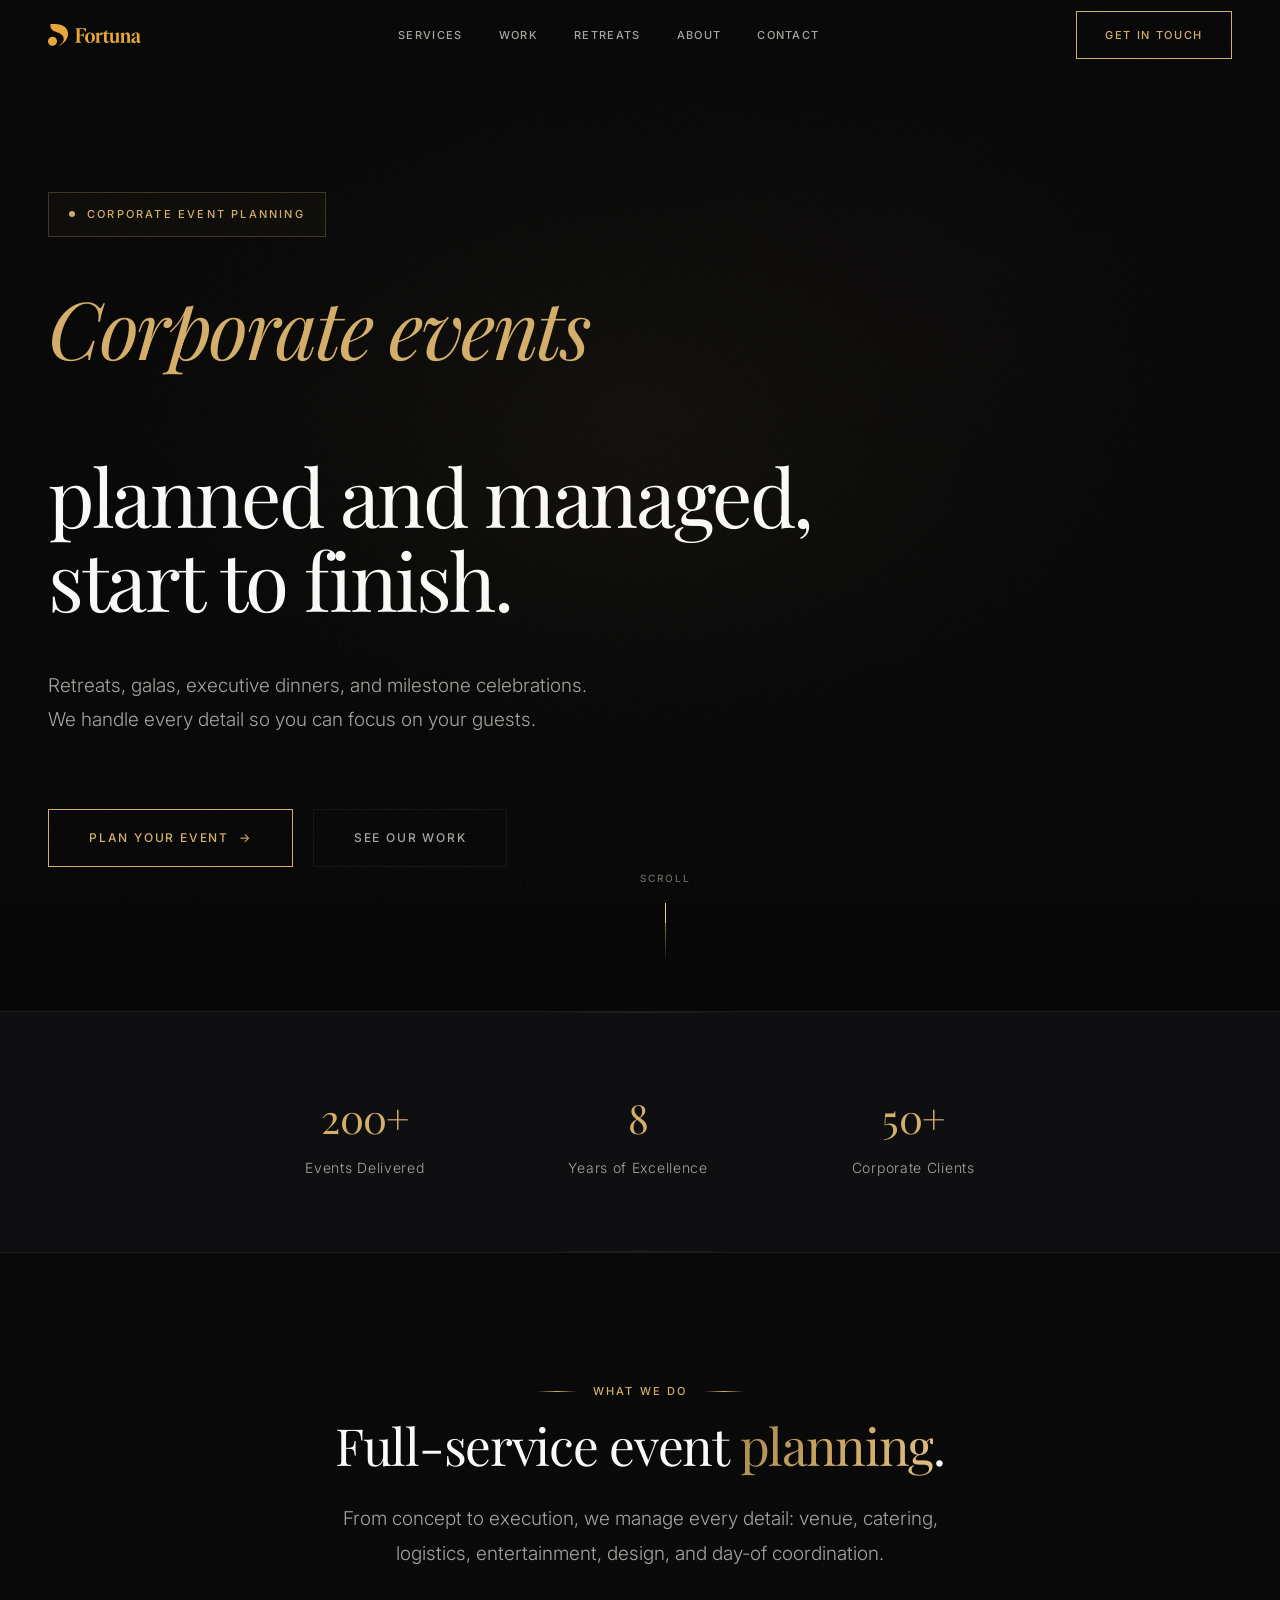
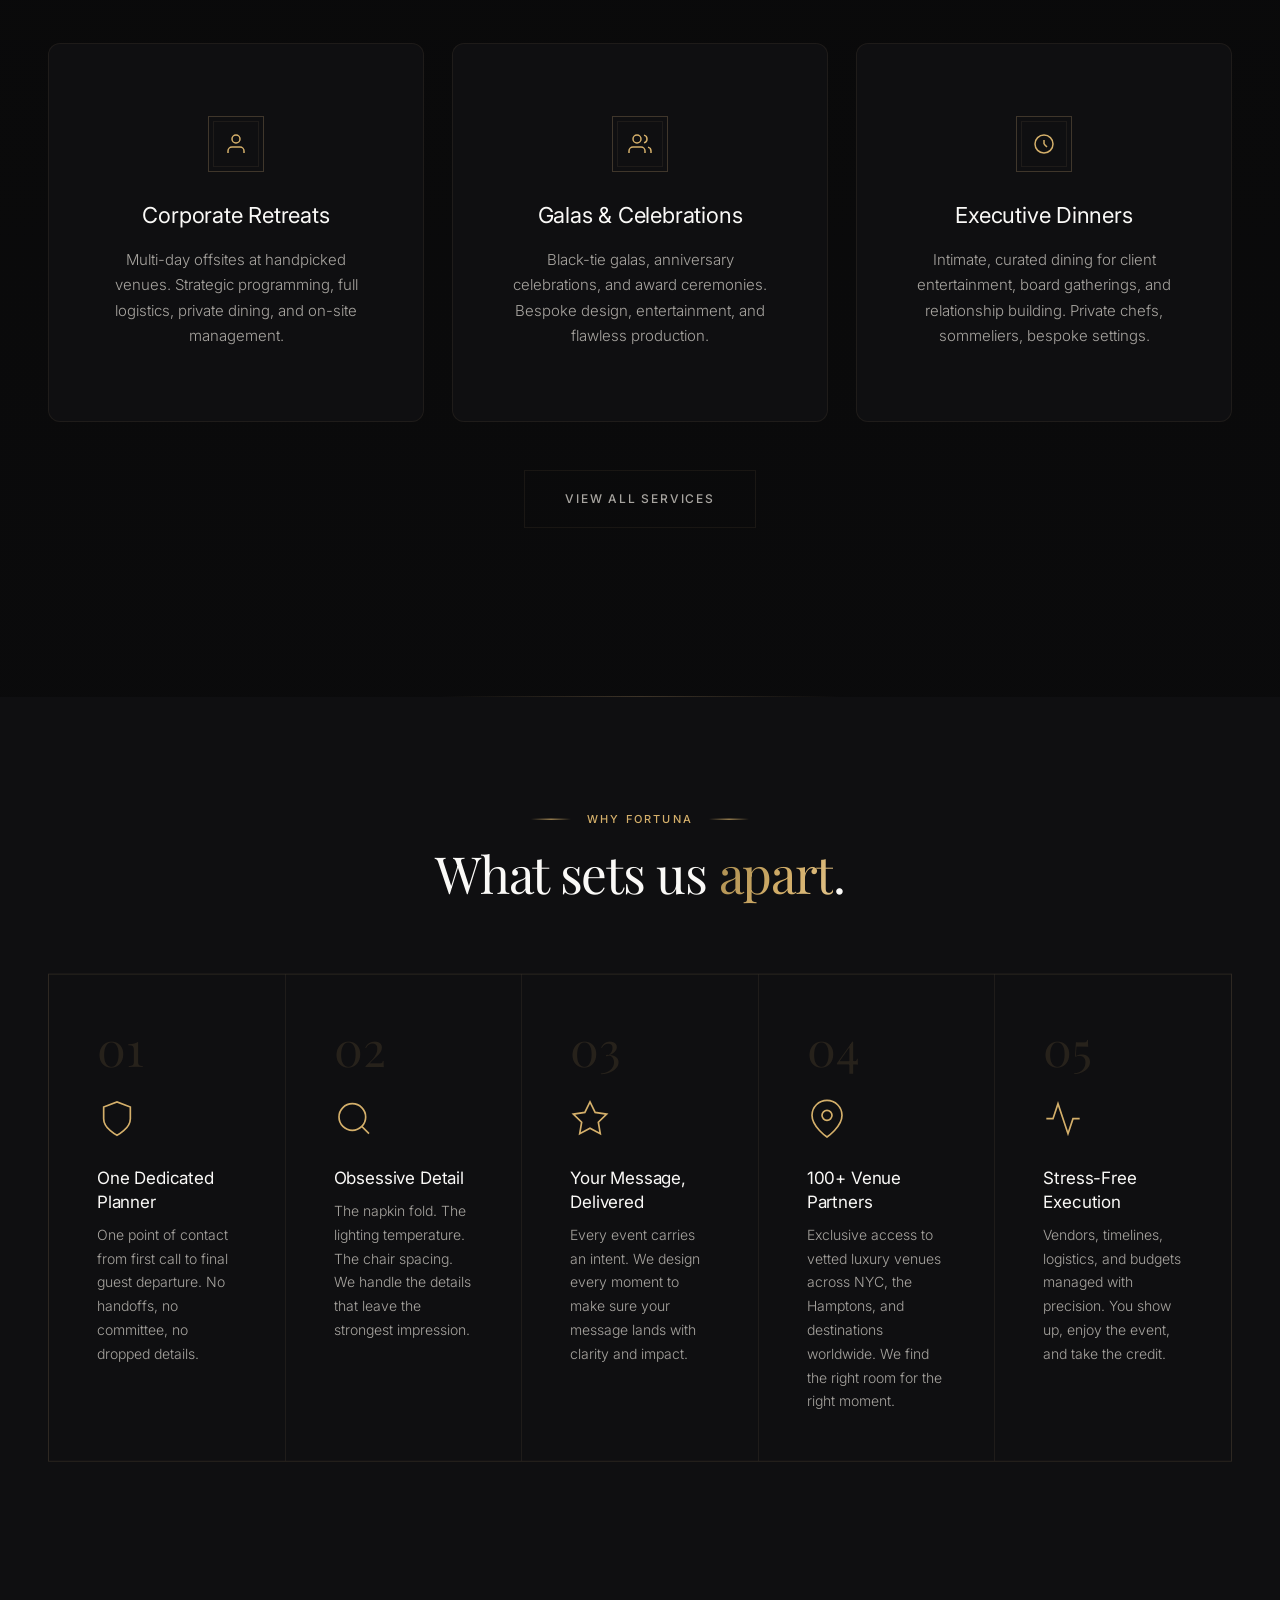
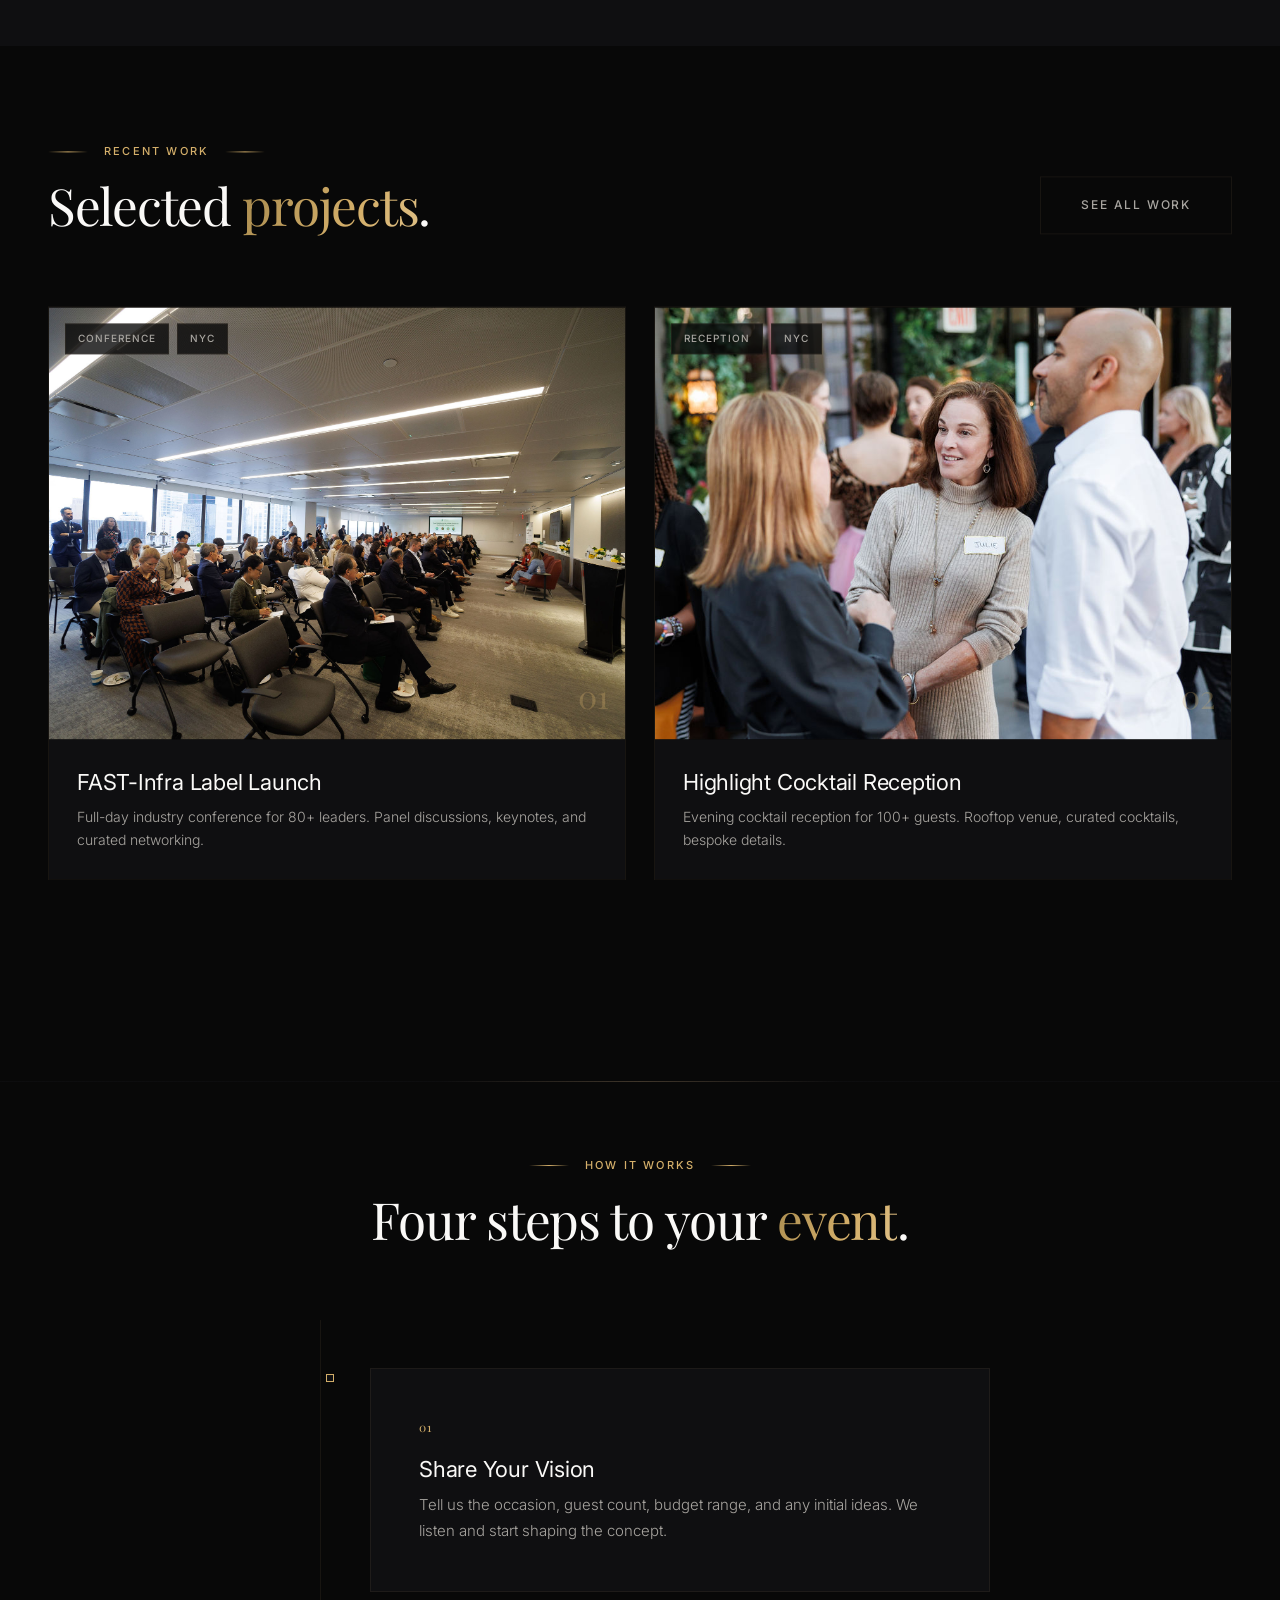
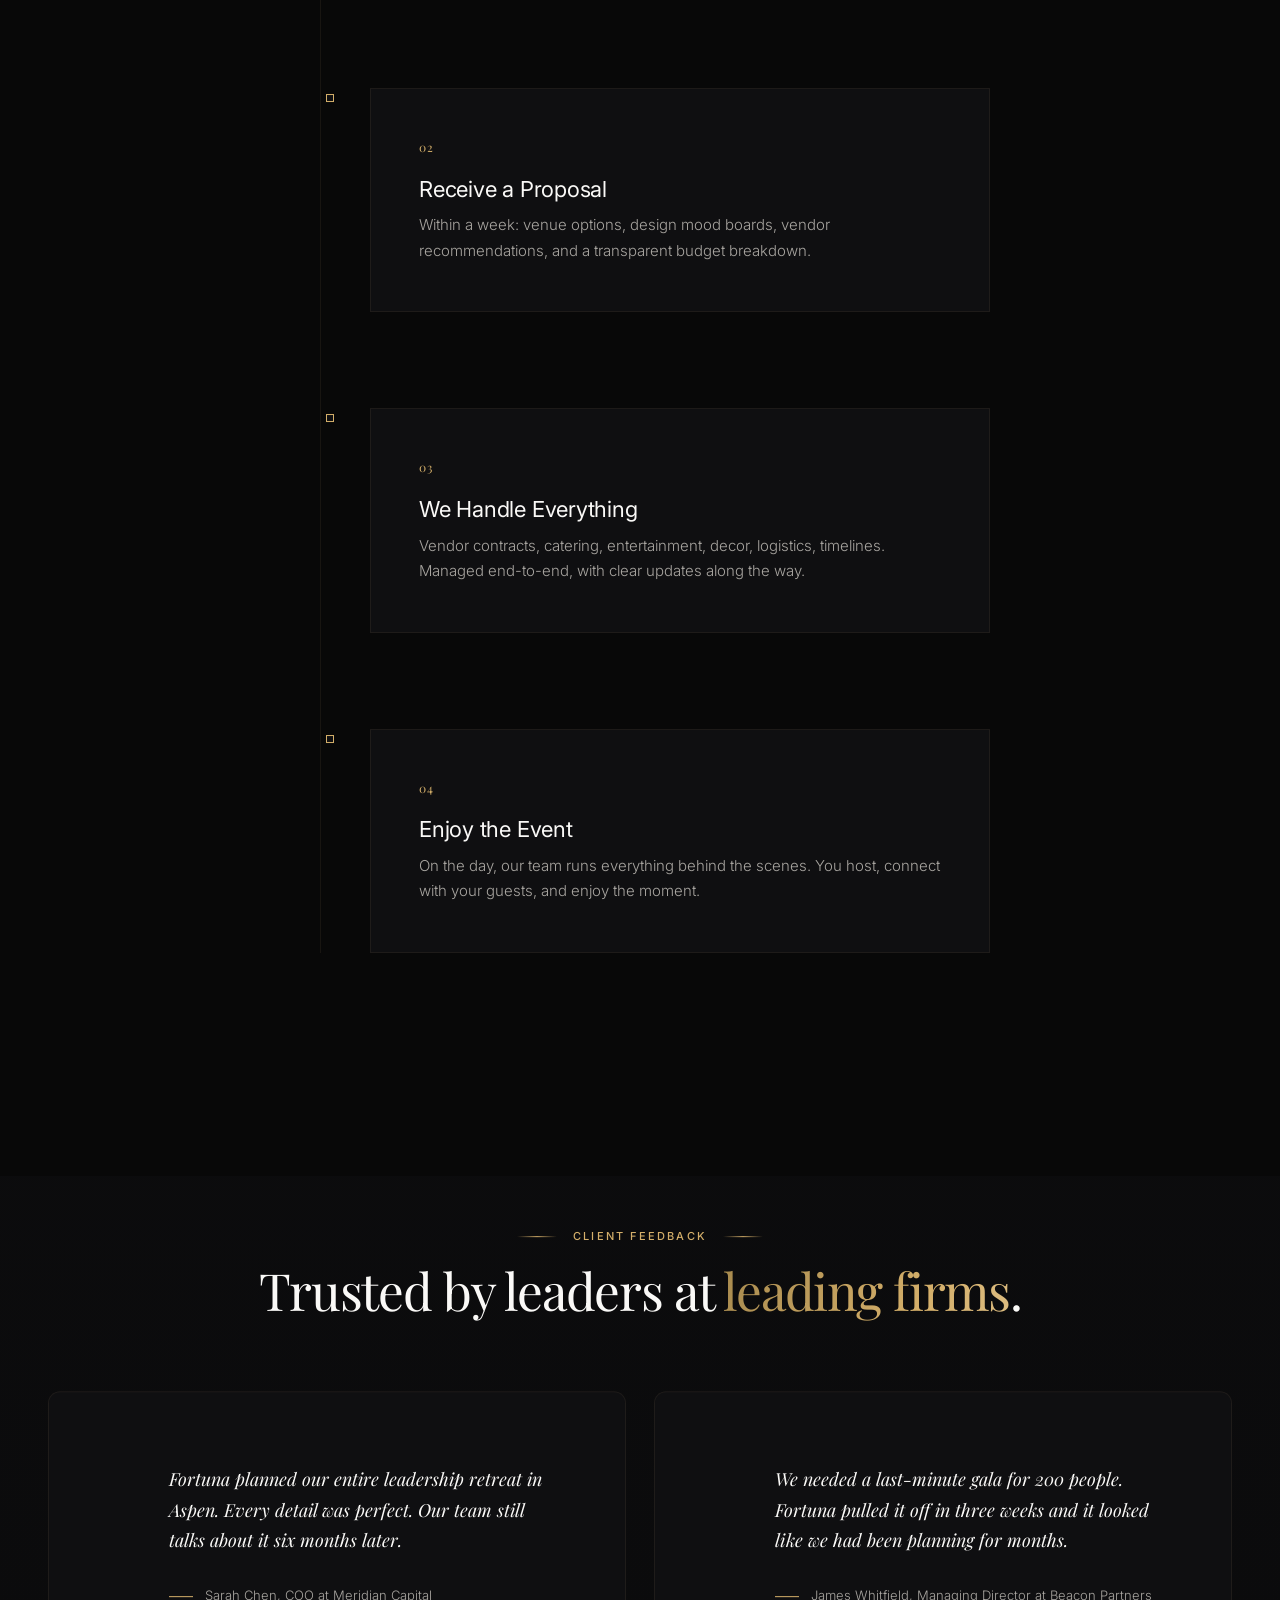
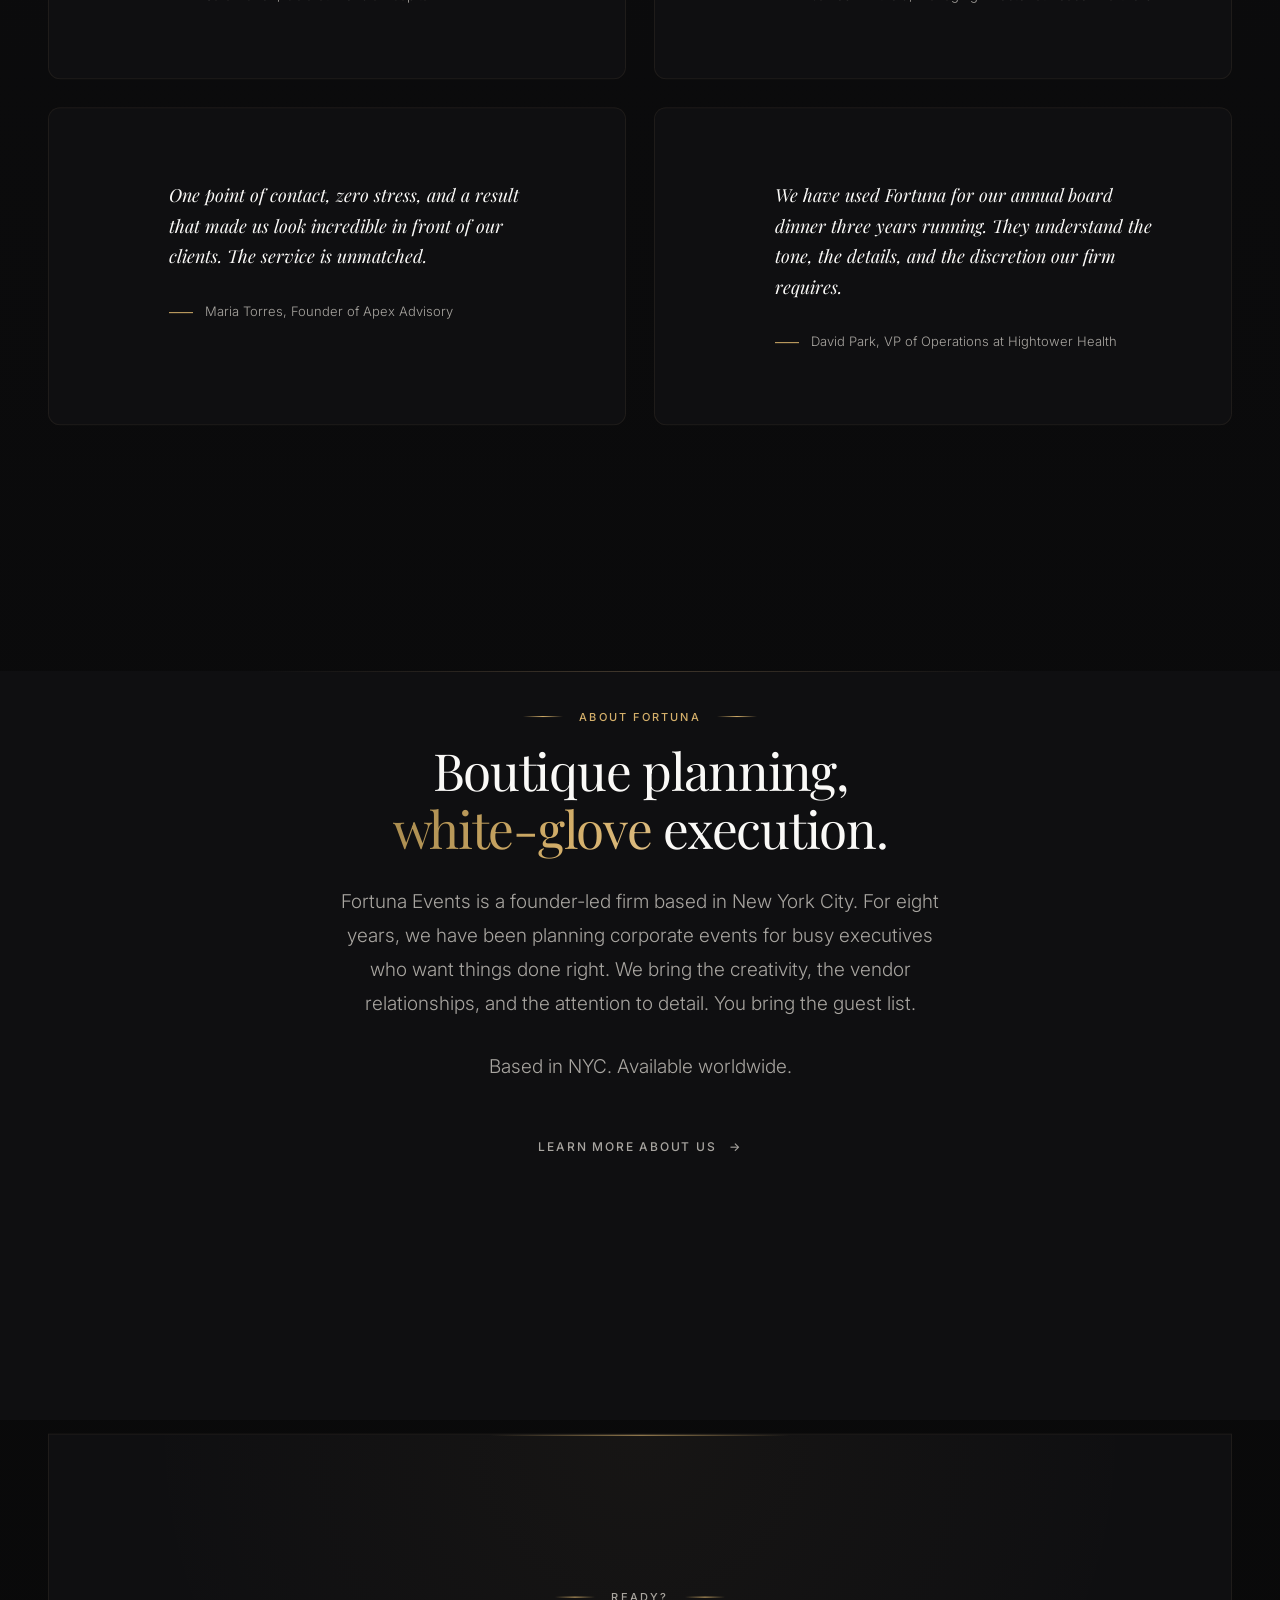
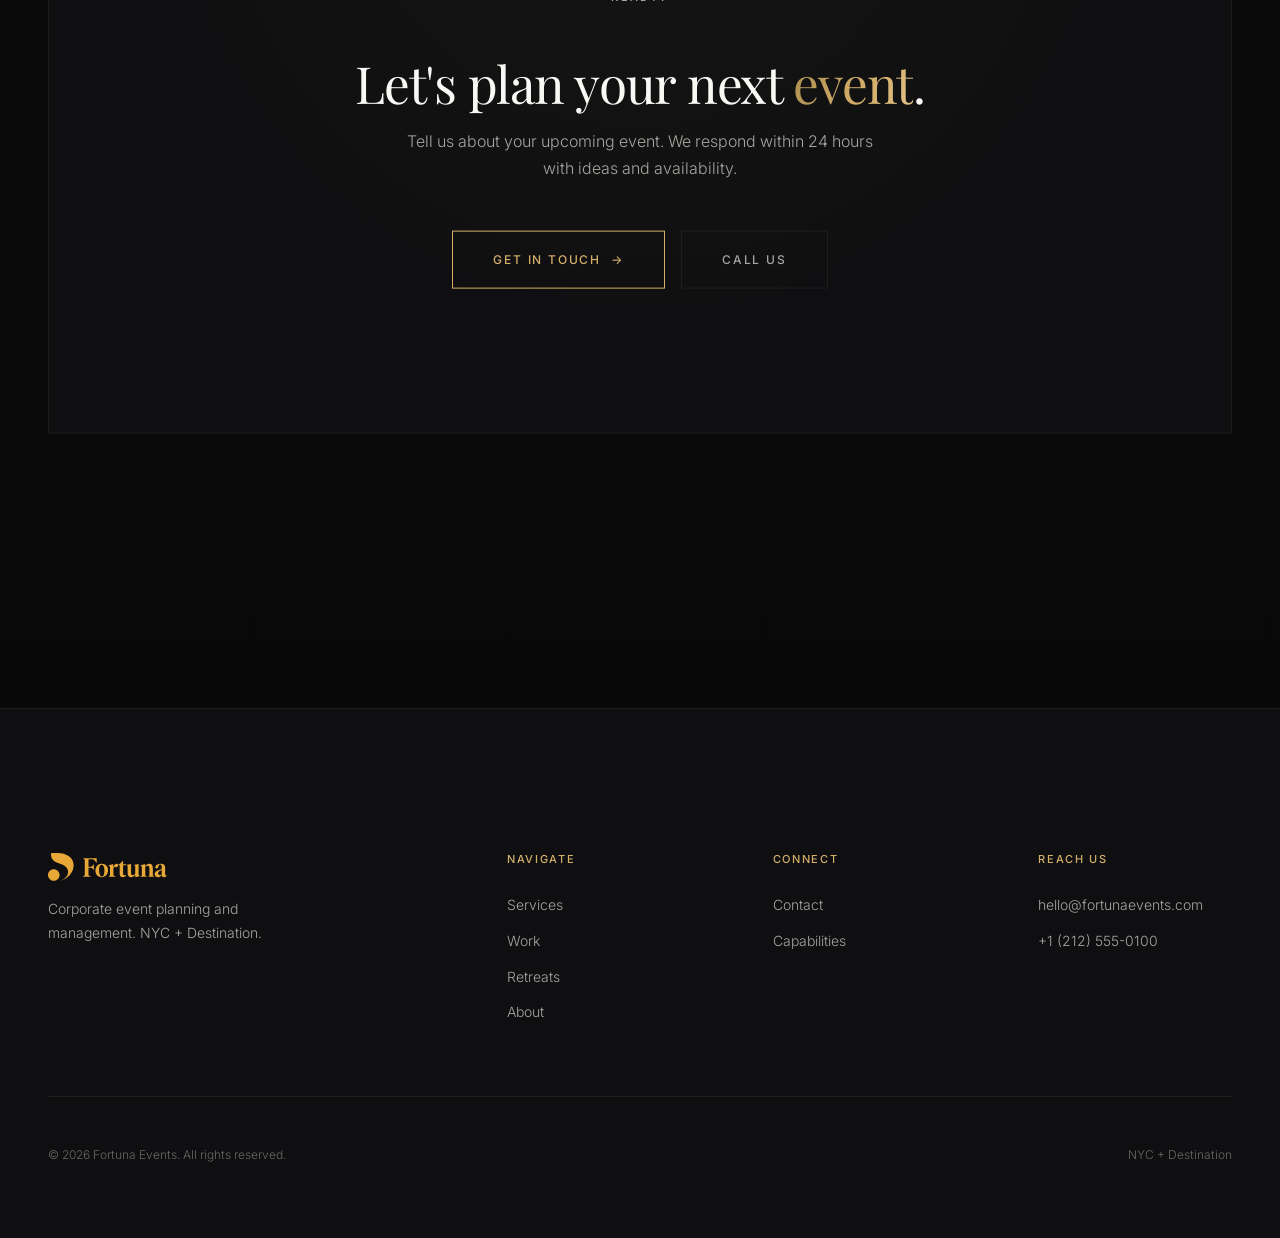
==== commit 4236b4f0: "Add preview page with 23 color palettes (dark + light) and event assets - Standalone preview.html wi" ====
--- a/index.html
+++ b/index.html
@@ -7,7 +7,7 @@
   <meta name="description" content="Fortuna Events designs and produces corporate retreats, executive dinners, galas, and milestone celebrations. Boutique planning with white-glove execution. NYC + Destination.">
   <link rel="preconnect" href="https://fonts.googleapis.com">
   <link rel="preconnect" href="https://fonts.gstatic.com" crossorigin>
-  <link href="https://fonts.googleapis.com/css2?family=DM+Serif+Display&family=Inter:wght@300;400;500&display=swap" rel="stylesheet">
+  <link href="https://fonts.googleapis.com/css2?family=Playfair+Display:ital,wght@0,300;0,400;0,500;1,300;1,400&family=Inter:wght@300;400;500&display=swap" rel="stylesheet">
   <link rel="stylesheet" href="css/styles.css">
 </head>
 <body>
@@ -188,56 +188,39 @@
           </div>
           <a href="work.html" class="btn btn-secondary">See All Work</a>
         </div>
-        <div class="portfolio-grid reveal-stagger reveal-rotate">
+        <div class="portfolio-grid portfolio-grid--2 reveal-stagger reveal-rotate">
           <a href="case-study.html?id=1" class="portfolio-card">
             <div class="portfolio-card__visual">
-              <div class="img-placeholder"></div>
+              <img src="assets/events/fast-infra/hero.jpg" alt="FAST-Infra Label Launch" class="portfolio-card__img">
               <div class="portfolio-card__overlay">
                 <span class="portfolio-card__cta">View Case Study &rarr;</span>
               </div>
               <div class="portfolio-card__tags">
-                <span class="portfolio-card__tag">Leadership Offsite</span>
-                <span class="portfolio-card__tag">Hudson Valley</span>
+                <span class="portfolio-card__tag">Conference</span>
+                <span class="portfolio-card__tag">NYC</span>
               </div>
               <div class="portfolio-card__number">01</div>
             </div>
             <div class="portfolio-card__body">
-              <h3>Fintech CEO Summit</h3>
-              <p>3-day retreat for 42 executives. Full venue buyout, custom programming, private chef.</p>
+              <h3>FAST-Infra Label Launch</h3>
+              <p>Full-day industry conference for 80+ leaders. Panel discussions, keynotes, and curated networking.</p>
             </div>
           </a>
           <a href="case-study.html?id=2" class="portfolio-card">
             <div class="portfolio-card__visual">
-              <div class="img-placeholder"></div>
+              <img src="assets/events/highlight/hero.jpg" alt="Highlight Cocktail Reception" class="portfolio-card__img">
               <div class="portfolio-card__overlay">
                 <span class="portfolio-card__cta">View Case Study &rarr;</span>
               </div>
               <div class="portfolio-card__tags">
-                <span class="portfolio-card__tag">Retreat</span>
-                <span class="portfolio-card__tag">Miami</span>
+                <span class="portfolio-card__tag">Reception</span>
+                <span class="portfolio-card__tag">NYC</span>
               </div>
               <div class="portfolio-card__number">02</div>
             </div>
             <div class="portfolio-card__body">
-              <h3>Private Equity Retreat</h3>
-              <p>2-day partner retreat for 28 guests. Waterfront property, curated dinner, strategy workshops.</p>
-            </div>
-          </a>
-          <a href="case-study.html?id=3" class="portfolio-card">
-            <div class="portfolio-card__visual">
-              <div class="img-placeholder"></div>
-              <div class="portfolio-card__overlay">
-                <span class="portfolio-card__cta">View Case Study &rarr;</span>
-              </div>
-              <div class="portfolio-card__tags">
-                <span class="portfolio-card__tag">Executive Dinner</span>
-                <span class="portfolio-card__tag">NYC</span>
-              </div>
-              <div class="portfolio-card__number">03</div>
-            </div>
-            <div class="portfolio-card__body">
-              <h3>Founder Dinner Series</h3>
-              <p>Quarterly intimate dinners for 16 founders. Michelin-star chef, sommelier pairing, facilitated conversation.</p>
+              <h3>Highlight Cocktail Reception</h3>
+              <p>Evening cocktail reception for 100+ guests. Rooftop venue, curated cocktails, bespoke details.</p>
             </div>
           </a>
         </div>
--- a/css/styles.css
+++ b/css/styles.css
@@ -1,56 +1,71 @@
 /* ============================================================
-   FORTUNA EVENTS - Design System
-   Modern Luxury | Clean | Restrained
+   FORTUNA EVENTS - Luxury Design System
+   Ultra-Premium | Sophisticated | Exclusive
    ============================================================ */
 
 :root {
-  /* Palette */
-  --bg: #0A0A0C;
-  --surface: #111114;
-  --surface-2: #18181C;
-  --border: rgba(255, 255, 255, 0.06);
-  --border-hover: rgba(255, 255, 255, 0.12);
-
-  /* Text */
-  --text: #E8E8EC;
-  --text-2: #94949C;
-  --text-3: #5C5C64;
-
-  /* Accent - muted champagne gold, not yellow */
-  --accent: #C4A265;
-  --accent-light: #D9BC82;
-  --accent-dim: rgba(196, 162, 101, 0.12);
-  --accent-subtle: rgba(196, 162, 101, 0.06);
-
-  /* Type */
-  --serif: 'DM Serif Display', Georgia, serif;
+  /* Luxury Palette - Rich, Deep, Refined */
+  --bg: #080808;
+  --bg-gradient: linear-gradient(180deg, #080808 0%, #0d0d0f 50%, #080808 100%);
+  --surface: #0f0f11;
+  --surface-2: #141416;
+  --surface-3: #1a1a1d;
+  --surface-glass: rgba(15, 15, 17, 0.7);
+  --border: rgba(212, 175, 125, 0.08);
+  --border-hover: rgba(212, 175, 125, 0.18);
+  --border-gold: rgba(212, 175, 125, 0.25);
+
+  /* Text - Warm, Elegant */
+  --text: #FAF9F7;
+  --text-2: #A8A5A0;
+  --text-3: #6B6862;
+
+  /* Luxury Gold Palette - Aged Brass / Antique Gold */
+  --gold: #D4AF6A;
+  --gold-light: #E8CFA0;
+  --gold-dark: #A6894D;
+  --gold-dim: rgba(212, 175, 106, 0.12);
+  --gold-subtle: rgba(212, 175, 106, 0.05);
+  --gold-glow: rgba(212, 175, 106, 0.4);
+
+  /* Secondary - Deep Burgundy for depth */
+  --burgundy: #4A1C2A;
+  --burgundy-light: #6B2D3C;
+
+  /* Premium Typography */
+  --serif: 'Playfair Display', 'DM Serif Display', Georgia, serif;
   --sans: 'Inter', -apple-system, sans-serif;
-
-  /* Space — tighter, more deliberate */
+  --display: 'Playfair Display', Georgia, serif;
+
+  /* Generous Luxury Spacing */
   --s-xs: 0.5rem;
   --s-sm: 1rem;
-  --s-md: 1.5rem;
-  --s-lg: 2.5rem;
-  --s-xl: 3.5rem;
-  --s-2xl: 5rem;
-  --s-3xl: 7rem;
-  --s-4xl: 9rem;
+  --s-md: 1.75rem;
+  --s-lg: 3rem;
+  --s-xl: 4.5rem;
+  --s-2xl: 6.5rem;
+  --s-3xl: 9rem;
+  --s-4xl: 12rem;
 
   /* Layout */
-  --max-w: 1200px;
-  --narrow: 680px;
-  --header-h: 66px;
-
-  /* Motion */
+  --max-w: 1280px;
+  --narrow: 720px;
+  --header-h: 70px;
+
+  /* Refined Motion */
   --ease: cubic-bezier(0.16, 1, 0.3, 1);
-  --fast: 150ms;
-  --normal: 300ms;
-
-  /* Radius */
-  --r-sm: 6px;
-  --r-md: 12px;
-  --r-lg: 16px;
-  --r-xl: 24px;
+  --ease-out: cubic-bezier(0.33, 1, 0.68, 1);
+  --ease-in-out: cubic-bezier(0.65, 0, 0.35, 1);
+  --fast: 200ms;
+  --normal: 400ms;
+  --slow: 600ms;
+
+  /* Elegant Radius */
+  --r-sm: 4px;
+  --r-md: 8px;
+  --r-lg: 12px;
+  --r-xl: 20px;
+  --r-2xl: 32px;
   --r-full: 100px;
 }
 
@@ -79,10 +94,22 @@
   font-family: var(--sans);
   font-weight: 300;
   font-size: 1rem;
-  line-height: 1.6;
+  line-height: 1.7;
   color: var(--text);
   background: var(--bg);
+  background-image: var(--bg-gradient);
   overflow-x: hidden;
+}
+
+/* Luxury Noise Texture Overlay */
+body::before {
+  content: '';
+  position: fixed;
+  inset: 0;
+  background-image: url("data:image/svg+xml,%3Csvg viewBox='0 0 256 256' xmlns='http://www.w3.org/2000/svg'%3E%3Cfilter id='noise'%3E%3CfeTurbulence type='fractalNoise' baseFrequency='0.9' numOctaves='4' stitchTiles='stitch'/%3E%3C/filter%3E%3Crect width='100%25' height='100%25' filter='url(%23noise)'/%3E%3C/svg%3E");
+  opacity: 0.02;
+  pointer-events: none;
+  z-index: 1000;
 }
 
 img { max-width: 100%; height: auto; display: block; }
@@ -95,43 +122,45 @@
   text-decoration: none;
   transition: color var(--fast) var(--ease);
 }
-a:hover { color: var(--accent-light); }
+a:hover { color: var(--gold-light); }
 
 a:focus-visible,
 button:focus-visible {
-  outline: 1px solid var(--accent);
-  outline-offset: 3px;
+  outline: 1px solid var(--gold);
+  outline-offset: 4px;
   border-radius: var(--r-sm);
 }
 
 ::selection {
-  background: rgba(196, 162, 101, 0.2);
+  background: rgba(212, 175, 106, 0.25);
   color: var(--text);
 }
 
 
-/* --- Typography --- */
+/* --- Luxury Typography --- */
 h1, h2, h3, h4 {
   font-family: var(--serif);
   font-weight: 400;
-  line-height: 1.15;
+  line-height: 1.1;
   color: var(--text);
+  letter-spacing: -0.02em;
 }
 
 h1 {
-  font-size: clamp(2.5rem, 5vw, 3.75rem);
-  line-height: 1.1;
+  font-size: clamp(3rem, 7vw, 5rem);
+  line-height: 1.05;
+  letter-spacing: -0.03em;
+  font-weight: 300;
+}
+
+h2 {
+  font-size: clamp(2rem, 4vw, 3.25rem);
   letter-spacing: -0.025em;
-}
-
-h2 {
-  font-size: clamp(1.75rem, 3vw, 2.5rem);
-  letter-spacing: -0.02em;
-  line-height: 1.18;
+  line-height: 1.12;
 }
 
 h3 {
-  font-size: clamp(1.0625rem, 1.5vw, 1.25rem);
+  font-size: clamp(1.125rem, 1.8vw, 1.375rem);
   font-family: var(--sans);
   font-weight: 400;
   letter-spacing: -0.01em;
@@ -139,46 +168,68 @@
 }
 
 h4 {
-  font-size: 0.875rem;
+  font-size: 0.9375rem;
   font-family: var(--sans);
   font-weight: 400;
-}
-
-.text-accent { color: var(--accent); }
-.text-muted { color: var(--text-2); line-height: 1.7; }
+  letter-spacing: 0.02em;
+}
+
+.text-accent { color: var(--gold); }
+.text-muted { color: var(--text-2); line-height: 1.75; }
 .text-center { text-align: center; }
+.text-center .subhead { justify-content: center; }
+.text-center h1, .text-center h2, .text-center h3 { text-align: center; }
 
 .subhead {
   font-family: var(--sans);
-  font-size: 0.75rem;
-  font-weight: 400;
-  letter-spacing: 0.12em;
+  font-size: 0.6875rem;
+  font-weight: 500;
+  letter-spacing: 0.2em;
   text-transform: uppercase;
-  color: var(--accent);
+  color: var(--gold);
+  display: inline-flex;
+  align-items: center;
+  gap: 1rem;
+}
+
+.subhead::before,
+.subhead::after {
+  content: '';
+  width: 40px;
+  height: 1px;
+  background: linear-gradient(90deg, transparent, var(--gold), transparent);
 }
 
 .lead {
-  font-size: 1.125rem;
-  line-height: 1.7;
-  color: var(--text-2);
-  max-width: 580px;
+  font-size: 1.1875rem;
+  line-height: 1.8;
+  color: var(--text-2);
+  max-width: 600px;
+  font-weight: 300;
 }
 
 .text-center .lead { margin-left: auto; margin-right: auto; }
 
 p + p { margin-top: var(--s-sm); }
 
-/* Shimmer gold text for headings */
+/* Luxury Gold Text Effect */
 .text-accent-shimmer {
-  background: linear-gradient(110deg, var(--accent) 0%, var(--accent-light) 40%, var(--accent) 80%);
-  background-size: 200% 100%;
+  background: linear-gradient(
+    120deg,
+    var(--gold-dark) 0%,
+    var(--gold) 25%,
+    var(--gold-light) 50%,
+    var(--gold) 75%,
+    var(--gold-dark) 100%
+  );
+  background-size: 300% 100%;
   -webkit-background-clip: text;
   -webkit-text-fill-color: transparent;
   background-clip: text;
-  animation: shimmer 8s ease-in-out infinite;
-}
-
-@keyframes shimmer {
+  animation: luxuryShimmer 8s ease-in-out infinite;
+}
+
+@keyframes luxuryShimmer {
   0% { background-position: 100% 50%; }
   50% { background-position: 0% 50%; }
   100% { background-position: 100% 50%; }
@@ -219,22 +270,38 @@
 .mb-lg { margin-bottom: var(--s-lg); }
 .mb-xl { margin-bottom: var(--s-xl); }
 
-.section--surface { background: var(--surface); }
-.narrow-content { max-width: 640px; margin-left: auto; margin-right: auto; }
-
-/* --- Buttons --- */
+.section--surface {
+  background: var(--surface);
+  position: relative;
+}
+
+.section--surface::before {
+  content: '';
+  position: absolute;
+  top: 0;
+  left: 50%;
+  transform: translateX(-50%);
+  width: 60%;
+  height: 1px;
+  background: linear-gradient(90deg, transparent, var(--border-gold), transparent);
+}
+
+.narrow-content { max-width: 680px; margin-left: auto; margin-right: auto; }
+
+
+/* --- Luxury Buttons --- */
 .btn {
   display: inline-flex;
   align-items: center;
   justify-content: center;
-  gap: 0.5rem;
+  gap: 0.625rem;
   font-family: var(--sans);
-  font-size: 0.8125rem;
-  font-weight: 400;
-  letter-spacing: 0.06em;
+  font-size: 0.75rem;
+  font-weight: 500;
+  letter-spacing: 0.15em;
   text-transform: uppercase;
-  padding: 0.875rem 2rem;
-  border-radius: var(--r-full);
+  padding: 1.125rem 2.5rem;
+  border-radius: 0;
   transition: all var(--normal) var(--ease);
   white-space: nowrap;
   position: relative;
@@ -242,42 +309,76 @@
 }
 
 .btn-primary {
-  background: var(--accent);
+  background: transparent;
+  color: var(--gold);
+  border: 1px solid var(--gold);
+  position: relative;
+}
+
+.btn-primary::before {
+  content: '';
+  position: absolute;
+  inset: 0;
+  background: var(--gold);
+  transform: scaleX(0);
+  transform-origin: right;
+  transition: transform var(--normal) var(--ease);
+}
+
+.btn-primary:hover {
   color: var(--bg);
-  border: none;
-  font-weight: 500;
-  box-shadow: 0 2px 16px rgba(196, 162, 101, 0.15), 0 0 0 0 rgba(196, 162, 101, 0);
-}
-
-.btn-primary:hover {
-  background: var(--accent-light);
-  color: var(--bg);
-  transform: translateY(-2px);
-  box-shadow: 0 8px 32px rgba(196, 162, 101, 0.25), 0 0 0 0 rgba(196, 162, 101, 0);
+}
+
+.btn-primary:hover::before {
+  transform: scaleX(1);
+  transform-origin: left;
+}
+
+.btn-primary span {
+  position: relative;
+  z-index: 1;
+}
+
+.btn-primary .btn-arrow {
+  position: relative;
+  z-index: 1;
 }
 
 .btn-primary:active {
-  transform: translateY(0) scale(0.98);
-  box-shadow: 0 1px 8px rgba(196, 162, 101, 0.15);
-  transition-duration: 80ms;
+  transform: scale(0.98);
+  transition-duration: 100ms;
 }
 
 .btn-secondary {
   background: transparent;
   color: var(--text-2);
   border: 1px solid var(--border);
+  position: relative;
+}
+
+.btn-secondary::before {
+  content: '';
+  position: absolute;
+  inset: 0;
+  background: rgba(255, 255, 255, 0.03);
+  transform: scaleX(0);
+  transform-origin: right;
+  transition: transform var(--normal) var(--ease);
 }
 
 .btn-secondary:hover {
   border-color: var(--border-hover);
   color: var(--text);
-  transform: translateY(-1px);
-  background: rgba(255, 255, 255, 0.02);
+}
+
+.btn-secondary:hover::before {
+  transform: scaleX(1);
+  transform-origin: left;
 }
 
 .btn-secondary:active {
-  transform: translateY(0) scale(0.98);
-  transition-duration: 80ms;
+  transform: scale(0.98);
+  transition-duration: 100ms;
 }
 
 .btn-text {
@@ -285,47 +386,86 @@
   border: none;
   color: var(--text-2);
   font-family: var(--sans);
-  font-size: 0.8125rem;
-  font-weight: 400;
-  letter-spacing: 0.06em;
+  font-size: 0.75rem;
+  font-weight: 500;
+  letter-spacing: 0.15em;
   text-transform: uppercase;
   padding: 0.5rem 0;
   transition: color var(--fast) var(--ease);
-}
-
-.btn-text:hover { color: var(--accent); }
+  position: relative;
+}
+
+.btn-text::before {
+  content: '';
+  position: absolute;
+  bottom: 0;
+  left: 0;
+  width: 100%;
+  height: 1px;
+  background: var(--gold);
+  transform: scaleX(0);
+  transform-origin: right;
+  transition: transform var(--normal) var(--ease);
+}
+
+.btn-text:hover { color: var(--gold); }
+.btn-text:hover::before {
+  transform: scaleX(1);
+  transform-origin: left;
+}
 
 .btn-text::after {
   content: '\2192';
-  margin-left: 0.5rem;
+  margin-left: 0.75rem;
   display: inline-block;
   transition: transform var(--normal) var(--ease);
 }
 
-.btn-text:hover::after { transform: translateX(4px); }
+.btn-text:hover::after { transform: translateX(6px); }
 
 .btn-arrow {
   display: inline-block;
   transition: transform var(--fast) var(--ease);
 }
 
-.btn-primary:hover .btn-arrow { transform: translateX(2px); }
+.btn-primary:hover .btn-arrow { transform: translateX(4px); }
 .btn--full { width: 100%; }
-
-
-/* --- Cards --- */
+.btn--sm { padding: 0.875rem 1.75rem; font-size: 0.6875rem; }
+
+
+/* --- Luxury Cards --- */
 .surface-card {
   background: var(--surface);
   padding: var(--s-lg);
   border: 1px solid var(--border);
   border-radius: var(--r-lg);
-  transition: border-color var(--normal) var(--ease), transform var(--normal) var(--ease), box-shadow var(--normal) var(--ease);
+  transition: all var(--normal) var(--ease);
+  position: relative;
+  overflow: hidden;
+}
+
+.surface-card::before {
+  content: '';
+  position: absolute;
+  top: 0;
+  left: 0;
+  right: 0;
+  height: 1px;
+  background: linear-gradient(90deg, transparent, var(--gold-dim), transparent);
+  opacity: 0;
+  transition: opacity var(--normal) var(--ease);
 }
 
 .surface-card:hover {
   border-color: var(--border-hover);
-  transform: translateY(-4px);
-  box-shadow: 0 12px 40px rgba(0, 0, 0, 0.25), 0 0 0 1px rgba(196, 162, 101, 0.04);
+  transform: translateY(-8px);
+  box-shadow:
+    0 20px 60px rgba(0, 0, 0, 0.4),
+    0 0 0 1px rgba(212, 175, 106, 0.05);
+}
+
+.surface-card:hover::before {
+  opacity: 1;
 }
 
 
@@ -333,2909 +473,1464 @@
 .img-placeholder {
   width: 100%;
   aspect-ratio: 16 / 10;
-  background: var(--surface);
-  border-radius: var(--r-lg);
+  background: linear-gradient(135deg, var(--surface) 0%, var(--surface-2) 100%);
+  border-radius: var(--r-md);
   position: relative;
   overflow: hidden;
 }
 
-.img-placeholder::after {
+.img-placeholder::before {
   content: '';
   position: absolute;
   inset: 0;
-  background: linear-gradient(145deg, transparent 40%, rgba(196, 162, 101, 0.015) 60%, transparent 80%);
+  background: linear-gradient(
+    135deg,
+    transparent 30%,
+    rgba(212, 175, 106, 0.03) 50%,
+    transparent 70%
+  );
+  animation: imageSheen 4s ease-in-out infinite;
+}
+
+@keyframes imageSheen {
+  0%, 100% { opacity: 0; transform: translateX(-100%); }
+  50% { opacity: 1; transform: translateX(100%); }
 }
 
 .img-placeholder--portrait { aspect-ratio: 3 / 4; }
 .img-placeholder--square { aspect-ratio: 1; }
 
 
-/* --- Header — Modern Centered Floating Pill --- */
+/* --- Header — Minimal Flat Bar --- */
 .site-header {
   position: fixed;
   top: 0;
   left: 0;
   right: 0;
   z-index: 100;
-  padding: 0.75rem 1.25rem;
-  pointer-events: none;
-  transition: padding var(--normal) var(--ease);
-}
-
-.site-header__bar {
-  display: grid;
-  grid-template-columns: 1fr auto 1fr;
-  align-items: center;
-  max-width: 960px;
-  margin: 0 auto;
-  height: 52px;
-  padding: 0 0.5rem 0 1.25rem;
-  background: rgba(10, 10, 12, 0.7);
+  background: transparent;
+  border-bottom: 1px solid transparent;
+  transition: background var(--normal) var(--ease), border-color var(--normal) var(--ease);
+}
+
+.site-header.is-scrolled {
+  background: rgba(8, 8, 8, 0.92);
   backdrop-filter: blur(24px) saturate(1.4);
   -webkit-backdrop-filter: blur(24px) saturate(1.4);
-  border: 1px solid rgba(255, 255, 255, 0.06);
-  border-radius: var(--r-full);
-  pointer-events: auto;
-  box-shadow:
-    0 1px 2px rgba(0, 0, 0, 0.2),
-    0 4px 16px rgba(0, 0, 0, 0.15),
-    inset 0 1px 0 rgba(255, 255, 255, 0.03);
-  transition: background var(--normal) var(--ease), border-color var(--normal) var(--ease), box-shadow var(--normal) var(--ease);
-}
-
-.site-header__bar:hover {
-  border-color: rgba(255, 255, 255, 0.09);
-  background: rgba(10, 10, 12, 0.82);
-}
-
-/* Scrolled state (applied via JS) */
-.site-header.is-scrolled {
-  padding: 0.5rem 1.25rem;
-}
-
-.site-header.is-scrolled .site-header__bar {
-  background: rgba(10, 10, 12, 0.88);
-  box-shadow:
-    0 2px 4px rgba(0, 0, 0, 0.25),
-    0 8px 32px rgba(0, 0, 0, 0.2),
-    inset 0 1px 0 rgba(255, 255, 255, 0.03);
-}
-
-/* Logo — left column */
+  border-bottom-color: var(--border);
+}
+
+.site-header__bar {
+  display: flex;
+  align-items: center;
+  justify-content: space-between;
+  max-width: var(--max-w);
+  margin: 0 auto;
+  height: var(--header-h);
+  padding: 0 var(--s-lg);
+}
+
 .site-header__logo {
   display: flex;
   align-items: center;
-  flex-shrink: 0;
-  justify-self: start;
-}
-
-.site-header__logo img { height: 22px; width: auto; }
-
-/* Nav — center column */
+}
+
+.site-header__logo img {
+  height: 22px;
+  width: auto;
+  transition: opacity var(--fast) var(--ease);
+}
+
+.site-header__logo:hover img { opacity: 0.7; }
+
 .site-header__nav {
   display: flex;
   align-items: center;
-  justify-content: center;
 }
 
 .site-header__links {
   display: flex;
   align-items: center;
-  gap: 0.25rem;
+  gap: 2.25rem;
 }
 
 .site-header__links a {
-  font-size: 0.8125rem;
-  font-weight: 400;
-  color: var(--text-3);
-  padding: 0.375rem 0.875rem;
-  border-radius: var(--r-full);
-  position: relative;
-  transition: color var(--fast) var(--ease), background var(--fast) var(--ease);
-  letter-spacing: 0.01em;
+  font-size: 0.6875rem;
+  font-weight: 500;
+  letter-spacing: 0.12em;
+  text-transform: uppercase;
+  color: var(--text-2);
+  transition: color var(--fast) var(--ease);
+  position: relative;
+  padding: 0.25rem 0;
+}
+
+.site-header__links a::after {
+  content: '';
+  position: absolute;
+  bottom: 0;
+  left: 0;
+  width: 100%;
+  height: 1px;
+  background: var(--gold);
+  transform: scaleX(0);
+  transform-origin: right;
+  transition: transform var(--normal) var(--ease);
 }
 
 .site-header__links a:hover {
   color: var(--text);
-  background: rgba(255, 255, 255, 0.05);
-}
-
-.site-header__links a.active {
-  color: var(--accent);
-  background: var(--accent-dim);
-}
-
-/* Remove old underline animation, replace with pill bg */
-.site-header__links a::after { display: none; }
-
-/* CTA — right column */
+}
+
+.site-header__links a:hover::after {
+  transform: scaleX(1);
+  transform-origin: left;
+}
+
 .site-header__end {
-  justify-self: end;
   display: flex;
   align-items: center;
 }
 
-.btn--sm {
-  padding: 0.5rem 1.25rem;
-  font-size: 0.6875rem;
-  letter-spacing: 0.07em;
-}
-
-/* Mobile nav toggle */
 .nav-toggle {
   display: none;
   flex-direction: column;
+  justify-content: center;
+  align-items: center;
   gap: 5px;
-  width: 20px;
-  height: 14px;
+  width: 44px;
+  height: 44px;
   padding: 0;
-  z-index: 110;
-  justify-self: end;
 }
 
 .nav-toggle span {
-  display: block;
-  width: 100%;
+  width: 18px;
   height: 1px;
   background: var(--text);
   transition: all var(--fast) var(--ease);
-  transform-origin: center;
-}
-
-.nav-toggle[aria-expanded="true"] span:nth-child(1) { transform: rotate(45deg) translate(4px, 4px); }
-.nav-toggle[aria-expanded="true"] span:nth-child(2) { opacity: 0; }
-.nav-toggle[aria-expanded="true"] span:nth-child(3) { transform: rotate(-45deg) translate(4px, -4px); }
+}
 
 @media (max-width: 900px) {
+  .site-header__nav { display: none; }
+  .site-header__end .btn { display: none; }
   .nav-toggle { display: flex; }
-  .site-header__end { display: none; }
-
-  .site-header__bar {
-    display: flex;
-    justify-content: space-between;
-    padding: 0 1rem;
-  }
-
-  .site-header__nav {
-    position: fixed;
-    inset: 0;
-    background: rgba(10, 10, 12, 0.98);
-    flex-direction: column;
-    justify-content: center;
-    gap: var(--s-lg);
-    opacity: 0;
-    visibility: hidden;
-    transition: opacity var(--normal) var(--ease), visibility var(--normal) var(--ease);
-    z-index: 105;
-  }
-
-  .site-header__nav.is-open { opacity: 1; visibility: visible; }
-
-  .site-header__links {
-    flex-direction: column;
-    gap: var(--s-xs);
-  }
-
-  .site-header__links a {
-    font-size: 1.375rem;
-    color: var(--text);
-    padding: 0.5rem 1.5rem;
-  }
+}
+
+
+/* --- Scroll Progress --- */
+.scroll-progress {
+  position: fixed;
+  top: 0;
+  left: 0;
+  height: 2px;
+  background: linear-gradient(90deg, var(--gold-dark), var(--gold), var(--gold-light));
+  width: 0%;
+  z-index: 101;
+  transition: width 50ms linear;
+}
+
+
+/* --- Luxury Hero --- */
+.hero {
+  position: relative;
+  min-height: 100vh;
+  display: flex;
+  align-items: center;
+  padding: var(--s-4xl) 0 var(--s-3xl);
+}
+
+.hero__bg {
+  position: absolute;
+  inset: 0;
+  z-index: 0;
+}
+
+.hero__bg--gradient {
+  background:
+    radial-gradient(ellipse 80% 60% at 50% 40%, rgba(212, 175, 106, 0.06) 0%, transparent 60%),
+    radial-gradient(ellipse 60% 50% at 80% 20%, rgba(74, 28, 42, 0.08) 0%, transparent 50%),
+    var(--bg);
+}
+
+/* Luxury Rings */
+.hero__ring {
+  position: absolute;
+  border-radius: 50%;
+  border: 1px solid rgba(212, 175, 106, 0.06);
+  pointer-events: none;
+}
+
+.hero__ring--1 {
+  width: 800px;
+  height: 800px;
+  top: 50%;
+  left: 50%;
+  transform: translate(-50%, -50%);
+  opacity: 0.4;
+}
+
+.hero__ring--2 {
+  width: 1000px;
+  height: 1000px;
+  top: 50%;
+  left: 50%;
+  transform: translate(-50%, -50%);
+  opacity: 0.3;
+}
+
+.hero__ring--3 {
+  width: 1200px;
+  height: 1200px;
+  top: 50%;
+  left: 50%;
+  transform: translate(-50%, -50%);
+  opacity: 0.2;
+}
+
+.hero__glow-follow {
+  position: absolute;
+  width: 600px;
+  height: 600px;
+  background: radial-gradient(circle, rgba(212, 175, 106, 0.08) 0%, transparent 70%);
+  pointer-events: none;
+  opacity: 0;
+  transition: opacity 0.5s ease;
+}
+
+.hero:hover .hero__glow-follow {
+  opacity: 1;
+}
+
+.hero__vignette {
+  position: absolute;
+  inset: 0;
+  background: radial-gradient(ellipse at center, transparent 0%, var(--bg) 100%);
+  pointer-events: none;
+}
+
+.hero__content {
+  position: relative;
+  z-index: 1;
+  max-width: 800px;
+}
+
+.hero__badge {
+  display: inline-flex;
+  align-items: center;
+  gap: 0.75rem;
+  font-size: 0.6875rem;
+  font-weight: 500;
+  letter-spacing: 0.2em;
+  text-transform: uppercase;
+  color: var(--gold);
+  margin-bottom: var(--s-lg);
+  padding: 0.75rem 1.25rem;
+  border: 1px solid var(--border-gold);
+  background: rgba(212, 175, 106, 0.03);
+}
+
+.hero__badge-dot {
+  width: 6px;
+  height: 6px;
+  background: var(--gold);
+  border-radius: 50%;
+  animation: dotPulse 2s ease-in-out infinite;
+}
+
+@keyframes dotPulse {
+  0%, 100% { opacity: 1; transform: scale(1); }
+  50% { opacity: 0.5; transform: scale(1.2); }
+}
+
+.hero h1 {
+  margin-bottom: var(--s-lg);
+}
+
+.hero__title-gold {
+  display: block;
+  color: var(--gold);
+  font-style: italic;
+  font-weight: 300;
+}
+
+.hero__title-rest {
+  display: block;
+  color: var(--text);
+}
+
+.hero .lead {
+  max-width: 550px;
+  margin-bottom: var(--s-xl);
+}
+
+.hero__actions {
+  display: flex;
+  gap: 1.25rem;
+  flex-wrap: wrap;
+}
+
+.hero__scroll {
+  position: absolute;
+  bottom: 3rem;
+  left: 50%;
+  transform: translateX(-50%);
+  display: flex;
+  flex-direction: column;
+  align-items: center;
+  gap: 1rem;
+  color: var(--text-3);
+  font-size: 0.625rem;
+  font-weight: 500;
+  letter-spacing: 0.2em;
+  text-transform: uppercase;
+}
+
+.hero__scroll-line {
+  width: 1px;
+  height: 60px;
+  background: linear-gradient(180deg, var(--gold), transparent);
+  position: relative;
+  overflow: hidden;
+}
+
+.hero__scroll-line::after {
+  content: '';
+  position: absolute;
+  top: 0;
+  left: 0;
+  width: 100%;
+  height: 20px;
+  background: var(--gold-light);
+  animation: scrollLine 2s ease-in-out infinite;
+}
+
+@keyframes scrollLine {
+  0% { transform: translateY(-20px); opacity: 0; }
+  50% { opacity: 1; }
+  100% { transform: translateY(60px); opacity: 0; }
+}
+
+
+/* --- Proof Strip / Trust Bar --- */
+.proof-strip {
+  padding: var(--s-xl) 0;
+  border-top: 1px solid var(--border);
+  border-bottom: 1px solid var(--border);
+  background: var(--surface);
+  position: relative;
+}
+
+.proof-strip::before,
+.proof-strip::after {
+  content: '';
+  position: absolute;
+  left: 50%;
+  transform: translateX(-50%);
+  width: 200px;
+  height: 1px;
+  background: linear-gradient(90deg, transparent, var(--gold-dim), transparent);
+}
+
+.proof-strip::before { top: 0; }
+.proof-strip::after { bottom: 0; }
+
+.proof-strip__items {
+  display: flex;
+  justify-content: center;
+  gap: var(--s-3xl);
+  flex-wrap: wrap;
+}
+
+.proof-strip__item {
+  text-align: center;
+  color: var(--text-2);
+  font-size: 0.875rem;
+  letter-spacing: 0.05em;
+}
+
+.proof-strip__item strong {
+  display: block;
+  font-family: var(--serif);
+  font-size: 2.5rem;
+  font-weight: 300;
+  color: var(--gold);
+  margin-bottom: 0.25rem;
+  letter-spacing: -0.02em;
+}
+
+
+/* --- Section Divider --- */
+.section-divider {
+  border: none;
+  height: 1px;
+  background: linear-gradient(90deg, transparent, var(--border-gold), transparent);
+  max-width: 400px;
+  margin: 0 auto;
+}
+
+
+/* --- Pillar Cards (Services) --- */
+.pillar-card {
+  text-align: center;
+  padding: var(--s-xl) var(--s-lg);
+}
+
+.pillar-card__icon {
+  width: 56px;
+  height: 56px;
+  margin: 0 auto var(--s-md);
+  display: flex;
+  align-items: center;
+  justify-content: center;
+  border: 1px solid var(--border-gold);
+  position: relative;
+}
+
+.pillar-card__icon::before {
+  content: '';
+  position: absolute;
+  inset: 4px;
+  border: 1px solid var(--border);
+}
+
+.pillar-card__icon svg {
+  width: 24px;
+  height: 24px;
+  stroke: var(--gold);
+  stroke-width: 1.5;
+  fill: none;
+}
+
+.pillar-card h3 {
+  margin-bottom: var(--s-sm);
+  color: var(--text);
+}
+
+.pillar-card p {
+  color: var(--text-2);
+  font-size: 0.9375rem;
+  line-height: 1.7;
+}
+
+
+/* --- Values Grid (Why Fortuna) --- */
+.why-fortuna-section {
+  background: var(--surface);
+  position: relative;
+}
+
+.values-grid-5 {
+  display: grid;
+  grid-template-columns: repeat(5, 1fr);
+  gap: 1px;
+  background: var(--border);
+  border: 1px solid var(--border);
+}
+
+@media (max-width: 1100px) {
+  .values-grid-5 {
+    grid-template-columns: repeat(3, 1fr);
+  }
+}
+
+@media (max-width: 768px) {
+  .values-grid-5 {
+    grid-template-columns: 1fr;
+  }
+}
+
+.value-card-v2 {
+  background: var(--surface);
+  padding: var(--s-lg);
+  position: relative;
+  transition: all var(--normal) var(--ease);
+}
+
+.value-card-v2:hover {
+  background: var(--surface-2);
+}
+
+.value-card-v2__number {
+  font-family: var(--serif);
+  font-size: 3rem;
+  font-weight: 300;
+  color: var(--gold-dim);
+  line-height: 1;
+  margin-bottom: var(--s-md);
+  transition: color var(--normal) var(--ease);
+}
+
+.value-card-v2:hover .value-card-v2__number {
+  color: var(--gold);
+}
+
+.value-card-v2__icon {
+  width: 40px;
+  height: 40px;
+  margin-bottom: var(--s-md);
+}
+
+.value-card-v2__icon svg {
+  width: 100%;
+  height: 100%;
+  stroke: var(--gold);
+  stroke-width: 1;
+  fill: none;
+}
+
+.value-card-v2 h3 {
+  margin-bottom: var(--s-xs);
+  font-size: 1.0625rem;
+}
+
+.value-card-v2 p {
+  color: var(--text-2);
+  font-size: 0.875rem;
+  line-height: 1.7;
+}
+
+
+/* --- Portfolio Section --- */
+.portfolio-section {
+  background: var(--bg);
+}
+
+.portfolio-header {
+  display: flex;
+  justify-content: space-between;
+  align-items: flex-end;
+  margin-bottom: var(--s-xl);
+  flex-wrap: wrap;
+  gap: var(--s-md);
+}
+
+.portfolio-grid {
+  display: grid;
+  grid-template-columns: repeat(3, 1fr);
+  gap: var(--s-md);
+}
+
+@media (max-width: 1024px) {
+  .portfolio-grid { grid-template-columns: repeat(2, 1fr); }
+}
+
+@media (max-width: 640px) {
+  .portfolio-grid { grid-template-columns: 1fr; }
+}
+
+.portfolio-card {
+  display: block;
+  position: relative;
+  overflow: hidden;
+  border: 1px solid var(--border);
+  transition: all var(--normal) var(--ease);
+}
+
+.portfolio-card:hover {
+  border-color: var(--border-hover);
+  transform: translateY(-8px);
+}
+
+.portfolio-card__visual {
+  position: relative;
+  overflow: hidden;
+}
+
+.portfolio-grid--2 {
+  grid-template-columns: repeat(2, 1fr);
+}
+
+@media (max-width: 640px) {
+  .portfolio-grid--2 { grid-template-columns: 1fr; }
+}
+
+.portfolio-card__visual .img-placeholder,
+.portfolio-card__visual .portfolio-card__img {
+  border-radius: 0;
+  width: 100%;
+  aspect-ratio: 4/3;
+  object-fit: cover;
+  display: block;
+  transition: transform var(--slow) var(--ease);
+}
+
+.portfolio-card:hover .img-placeholder,
+.portfolio-card:hover .portfolio-card__img {
+  transform: scale(1.05);
+}
+
+.portfolio-card__overlay {
+  position: absolute;
+  inset: 0;
+  background: linear-gradient(180deg, transparent 40%, rgba(8, 8, 8, 0.9) 100%);
+  display: flex;
+  align-items: flex-end;
+  justify-content: flex-end;
+  padding: var(--s-md);
+  opacity: 0;
+  transition: opacity var(--normal) var(--ease);
+}
+
+.portfolio-card:hover .portfolio-card__overlay {
+  opacity: 1;
+}
+
+.portfolio-card__cta {
+  font-size: 0.6875rem;
+  font-weight: 500;
+  letter-spacing: 0.15em;
+  text-transform: uppercase;
+  color: var(--gold);
+}
+
+.portfolio-card__tags {
+  position: absolute;
+  top: var(--s-sm);
+  left: var(--s-sm);
+  display: flex;
+  gap: 0.5rem;
+  flex-wrap: wrap;
+}
+
+.portfolio-card__tag {
+  font-size: 0.625rem;
+  font-weight: 500;
+  letter-spacing: 0.1em;
+  text-transform: uppercase;
+  padding: 0.375rem 0.75rem;
+  background: rgba(8, 8, 8, 0.8);
+  border: 1px solid var(--border);
+  color: var(--text-2);
+}
+
+.portfolio-card__number {
+  position: absolute;
+  bottom: var(--s-sm);
+  right: var(--s-sm);
+  font-family: var(--serif);
+  font-size: 2rem;
+  font-weight: 300;
+  color: rgba(212, 175, 106, 0.3);
+}
+
+.portfolio-card__body {
+  padding: var(--s-md);
+  background: var(--surface);
+}
+
+.portfolio-card__body h3 {
+  margin-bottom: 0.5rem;
+  transition: color var(--fast) var(--ease);
+}
+
+.portfolio-card:hover .portfolio-card__body h3 {
+  color: var(--gold);
+}
+
+.portfolio-card__body p {
+  font-size: 0.875rem;
+  color: var(--text-2);
+  line-height: 1.6;
+}
+
+
+/* --- Timeline Section --- */
+.timeline-section {
+  background: var(--bg);
+  position: relative;
+}
+
+.timeline {
+  position: relative;
+  max-width: 700px;
+  margin: 0 auto;
+  padding-left: 80px;
+}
+
+.timeline__track {
+  position: absolute;
+  left: 30px;
+  top: 0;
+  bottom: 0;
+  width: 1px;
+  background: var(--border);
+}
+
+.timeline__progress {
+  position: absolute;
+  top: 0;
+  left: 0;
+  width: 100%;
+  height: 0;
+  background: linear-gradient(180deg, var(--gold), var(--gold-dark));
+  transition: height 0.3s ease;
+}
+
+.timeline__item {
+  position: relative;
+  padding: var(--s-lg) 0;
+}
+
+.timeline__item:first-child { padding-top: 0; }
+.timeline__item:last-child { padding-bottom: 0; }
+
+.timeline__node {
+  position: absolute;
+  left: -50px;
+  top: var(--s-lg);
+  width: 20px;
+  height: 20px;
+  display: flex;
+  align-items: center;
+  justify-content: center;
+}
+
+.timeline__item:first-child .timeline__node { top: 0; }
+
+.timeline__node-dot {
+  width: 8px;
+  height: 8px;
+  background: var(--surface);
+  border: 1px solid var(--gold);
+  position: relative;
+  z-index: 1;
+  transition: all var(--normal) var(--ease);
+}
+
+.timeline__item:hover .timeline__node-dot {
+  background: var(--gold);
+  transform: scale(1.2);
+}
+
+.timeline__node-ring {
+  position: absolute;
+  inset: 0;
+  border: 1px solid var(--gold-dim);
+  opacity: 0;
+  transition: all var(--normal) var(--ease);
+}
+
+.timeline__item:hover .timeline__node-ring {
+  opacity: 1;
+  transform: scale(1.5);
+}
+
+.timeline__content {
+  background: var(--surface);
+  border: 1px solid var(--border);
+  padding: var(--s-lg);
+  position: relative;
+  transition: all var(--normal) var(--ease);
+}
+
+.timeline__item:hover .timeline__content {
+  border-color: var(--border-hover);
+  transform: translateX(8px);
+}
+
+.timeline__number {
+  font-family: var(--serif);
+  font-size: 0.75rem;
+  font-weight: 400;
+  color: var(--gold);
+  letter-spacing: 0.1em;
+  margin-bottom: var(--s-sm);
+}
+
+.timeline__content h3 {
+  margin-bottom: var(--s-xs);
+}
+
+.timeline__content p {
+  color: var(--text-2);
+  font-size: 0.9375rem;
+  line-height: 1.7;
+}
+
+.timeline__accent-line {
+  position: absolute;
+  bottom: 0;
+  left: 0;
+  width: 0;
+  height: 2px;
+  background: var(--gold);
+  transition: width var(--normal) var(--ease);
+}
+
+.timeline__item:hover .timeline__accent-line {
+  width: 60px;
+}
+
+@media (max-width: 640px) {
+  .timeline {
+    padding-left: 40px;
+  }
+  .timeline__track {
+    left: 10px;
+  }
+  .timeline__node {
+    left: -30px;
+  }
+}
+
+
+/* --- Testimonials --- */
+.testimonial-card {
+  padding: var(--s-xl);
+  position: relative;
+}
+
+.testimonial-card::before {
+  content: '\201C';
+  position: absolute;
+  top: var(--s-md);
+  left: var(--s-lg);
+  font-family: var(--serif);
+  font-size: 4rem;
+  line-height: 1;
+  color: var(--gold-dim);
+}
+
+.testimonial-card blockquote {
+  font-family: var(--serif);
+  font-size: 1.125rem;
+  font-style: italic;
+  line-height: 1.7;
+  color: var(--text);
+  margin-bottom: var(--s-md);
+  padding-left: var(--s-lg);
+}
+
+.testimonial-card cite {
+  display: block;
+  font-style: normal;
+  font-size: 0.8125rem;
+  color: var(--text-2);
+  padding-left: var(--s-lg);
+}
+
+.testimonial-card cite::before {
+  content: '';
+  display: inline-block;
+  width: 24px;
+  height: 1px;
+  background: var(--gold);
+  margin-right: 0.75rem;
+  vertical-align: middle;
+}
+
+
+/* --- CTA Block --- */
+.cta-block {
+  text-align: center;
+  padding: var(--s-3xl) var(--s-xl);
+  border: 1px solid var(--border);
+  background: var(--surface);
+  position: relative;
+  overflow: hidden;
+}
+
+.cta-block::before {
+  content: '';
+  position: absolute;
+  top: 0;
+  left: 50%;
+  transform: translateX(-50%);
+  width: 300px;
+  height: 1px;
+  background: linear-gradient(90deg, transparent, var(--gold), transparent);
+}
+
+.cta-block::after {
+  content: '';
+  position: absolute;
+  inset: 0;
+  background: radial-gradient(ellipse at 50% 0%, rgba(212, 175, 106, 0.04) 0%, transparent 60%);
+  pointer-events: none;
+}
+
+.cta-block h2 {
+  margin-bottom: var(--s-sm);
+}
+
+.cta-block p {
+  color: var(--text-2);
+  max-width: 480px;
+  margin: 0 auto var(--s-lg);
+}
+
+.cta-block__actions {
+  display: flex;
+  justify-content: center;
+  gap: 1rem;
+  flex-wrap: wrap;
+  position: relative;
+  z-index: 1;
 }
 
 
 /* --- Footer --- */
 .site-footer {
+  padding: var(--s-3xl) 0 var(--s-xl);
   border-top: 1px solid var(--border);
-  padding: var(--s-xl) 0 var(--s-md);
+  background: var(--surface);
 }
 
 .site-footer__top {
   display: grid;
   grid-template-columns: 2fr 1fr 1fr 1fr;
   gap: var(--s-xl);
-  margin-bottom: var(--s-xl);
+  padding-bottom: var(--s-xl);
+  border-bottom: 1px solid var(--border);
+  margin-bottom: var(--s-lg);
+}
+
+@media (max-width: 900px) {
+  .site-footer__top {
+    grid-template-columns: 1fr 1fr;
+  }
+}
+
+@media (max-width: 600px) {
+  .site-footer__top {
+    grid-template-columns: 1fr;
+  }
+}
+
+.site-footer__brand img {
+  height: 28px;
+  width: auto;
+  margin-bottom: var(--s-sm);
 }
 
 .site-footer__brand p {
-  color: var(--text-3);
+  color: var(--text-2);
   font-size: 0.875rem;
-  margin-top: var(--s-sm);
-  max-width: 240px;
+  max-width: 280px;
 }
 
 .site-footer__heading {
-  font-family: var(--sans);
   font-size: 0.6875rem;
-  font-weight: 400;
-  letter-spacing: 0.1em;
+  font-weight: 500;
+  letter-spacing: 0.15em;
   text-transform: uppercase;
-  color: var(--text-2);
+  color: var(--gold);
   margin-bottom: var(--s-md);
 }
 
-.site-footer__links { display: flex; flex-direction: column; }
+.site-footer__links {
+  display: flex;
+  flex-direction: column;
+  gap: 0.75rem;
+}
 
 .site-footer__links a {
-  color: var(--text-3);
   font-size: 0.875rem;
-  padding: 0.2rem 0;
-  display: inline-block;
-}
-
-.site-footer__links a:hover { color: var(--text); }
+  color: var(--text-2);
+  transition: color var(--fast) var(--ease);
+}
+
+.site-footer__links a:hover {
+  color: var(--text);
+}
 
 .site-footer__bottom {
-  border-top: 1px solid var(--border);
-  padding-top: var(--s-md);
   display: flex;
   justify-content: space-between;
   align-items: center;
+  flex-wrap: wrap;
+  gap: var(--s-sm);
+  font-size: 0.75rem;
   color: var(--text-3);
-  font-size: 0.75rem;
-}
-
-@media (max-width: 768px) {
-  .site-footer__top { grid-template-columns: 1fr; gap: var(--s-lg); }
-}
-
-
-/* ==========================================================
-   HERO - Clean, cinematic, restrained
-   ========================================================== */
-.hero {
-  min-height: 100vh;
-  display: flex;
-  align-items: center;
-  justify-content: center;
-  position: relative;
-  overflow: hidden;
-}
-
-.hero__bg {
-  position: absolute;
-  inset: 0;
-  z-index: 0;
-}
-
-.hero__bg--gradient {
-  background:
-    radial-gradient(ellipse 50% 50% at 50% 45%, rgba(196, 162, 101, 0.04) 0%, transparent 60%),
-    radial-gradient(ellipse 80% 70% at 50% 50%, var(--surface) 0%, var(--bg) 70%);
-}
-
-/* Rings - very subtle, barely there */
-.hero__ring {
-  position: absolute;
+}
+
+
+/* --- Reveal Animations --- */
+.reveal {
+  opacity: 0;
+  transform: translateY(30px);
+  transition: opacity var(--slow) var(--ease), transform var(--slow) var(--ease);
+}
+
+.reveal.is-visible {
+  opacity: 1;
+  transform: translateY(0);
+}
+
+.reveal-left {
+  opacity: 0;
+  transform: translateX(-30px);
+  transition: opacity var(--slow) var(--ease), transform var(--slow) var(--ease);
+}
+
+.reveal-left.is-visible {
+  opacity: 1;
+  transform: translateX(0);
+}
+
+.reveal-right {
+  opacity: 0;
+  transform: translateX(30px);
+  transition: opacity var(--slow) var(--ease), transform var(--slow) var(--ease);
+}
+
+.reveal-right.is-visible {
+  opacity: 1;
+  transform: translateX(0);
+}
+
+.reveal-scale {
+  opacity: 0;
+  transform: scale(0.95);
+  transition: opacity var(--slow) var(--ease), transform var(--slow) var(--ease);
+}
+
+.reveal-scale.is-visible {
+  opacity: 1;
+  transform: scale(1);
+}
+
+.reveal-rotate {
+  opacity: 0;
+  transform: translateY(30px) rotate(1deg);
+  transition: opacity var(--slow) var(--ease), transform var(--slow) var(--ease);
+}
+
+.reveal-rotate.is-visible {
+  opacity: 1;
+  transform: translateY(0) rotate(0deg);
+}
+
+.reveal-stagger > * {
+  opacity: 0;
+  transform: translateY(20px);
+  transition: opacity var(--normal) var(--ease), transform var(--normal) var(--ease);
+}
+
+.reveal-stagger.is-visible > *:nth-child(1) { transition-delay: 0ms; opacity: 1; transform: translateY(0); }
+.reveal-stagger.is-visible > *:nth-child(2) { transition-delay: 100ms; opacity: 1; transform: translateY(0); }
+.reveal-stagger.is-visible > *:nth-child(3) { transition-delay: 200ms; opacity: 1; transform: translateY(0); }
+.reveal-stagger.is-visible > *:nth-child(4) { transition-delay: 300ms; opacity: 1; transform: translateY(0); }
+.reveal-stagger.is-visible > *:nth-child(5) { transition-delay: 400ms; opacity: 1; transform: translateY(0); }
+.reveal-stagger.is-visible > *:nth-child(6) { transition-delay: 500ms; opacity: 1; transform: translateY(0); }
+
+
+/* --- Counter Animation --- */
+.counter-value {
+  display: inline-block;
+}
+
+
+/* --- Mobile Navigation --- */
+@media (max-width: 900px) {
+  .site-header__nav {
+    position: fixed;
+    top: 0;
+    left: 0;
+    right: 0;
+    bottom: 0;
+    background: rgba(8, 8, 8, 0.98);
+    backdrop-filter: blur(30px);
+    display: flex;
+    align-items: center;
+    justify-content: center;
+    opacity: 0;
+    visibility: hidden;
+    transition: opacity var(--normal) var(--ease), visibility var(--normal) var(--ease);
+    z-index: 99;
+  }
+
+  .site-header__nav.is-open {
+    opacity: 1;
+    visibility: visible;
+  }
+
+  .site-header__links {
+    flex-direction: column;
+    gap: var(--s-lg);
+    text-align: center;
+  }
+
+  .site-header__links a {
+    font-size: 1.5rem;
+    letter-spacing: 0.05em;
+  }
+
+  .nav-toggle.is-active span:nth-child(1) {
+    transform: translateY(6px) rotate(45deg);
+  }
+
+  .nav-toggle.is-active span:nth-child(2) {
+    opacity: 0;
+  }
+
+  .nav-toggle.is-active span:nth-child(3) {
+    transform: translateY(-6px) rotate(-45deg);
+  }
+}
+
+
+/* --- Smooth Scrollbar Styling --- */
+::-webkit-scrollbar {
+  width: 8px;
+}
+
+::-webkit-scrollbar-track {
+  background: var(--bg);
+}
+
+::-webkit-scrollbar-thumb {
+  background: var(--surface-3);
+  border-radius: 4px;
+}
+
+::-webkit-scrollbar-thumb:hover {
+  background: var(--gold-dim);
+}
+
+
+/* --- Page Load Entrance --- */
+body {
+  opacity: 0;
+  transition: opacity 0.6s var(--ease);
+}
+
+body.is-loaded {
+  opacity: 1;
+}
+
+
+/* --- Active Nav Link --- */
+.site-header__links a.active {
+  color: var(--gold);
+}
+
+.site-header__links a.active::after {
+  transform: scaleX(1);
+  transform-origin: left;
+}
+
+
+/* --- Gold Divider --- */
+.gold-divider {
+  border: none;
+  height: 1px;
+  background: linear-gradient(90deg, transparent, var(--gold-dim), transparent);
+  margin: 0 auto;
+}
+
+
+/* --- Page Hero (Sub-pages) --- */
+.page-hero {
+  position: relative;
+  padding: calc(var(--header-h) + var(--s-3xl)) 0 var(--s-2xl);
+  background: var(--bg);
+}
+
+.page-hero h1 {
+  margin-top: var(--s-md);
+}
+
+.page-hero__ring {
+  position: absolute;
+  border-radius: 50%;
+  border: 1px solid rgba(212, 175, 106, 0.04);
+  pointer-events: none;
+}
+
+.page-hero__ring--1 {
+  width: 700px;
+  height: 700px;
   top: 50%;
   left: 50%;
-  border-radius: 50%;
-  border: 1px solid rgba(196, 162, 101, 0.04);
-  pointer-events: none;
-  z-index: 1;
-  opacity: 0;
-  animation: ring-in 2s var(--ease) forwards;
-}
-
-.hero__ring--1 {
-  width: 400px; height: 400px;
-  margin: -200px 0 0 -200px;
-  border-color: rgba(196, 162, 101, 0.06);
-  animation-delay: 0.4s;
-}
-
-.hero__ring--2 {
-  width: 680px; height: 680px;
-  margin: -340px 0 0 -340px;
-  animation-delay: 0.6s;
-}
-
-.hero__ring--3 {
-  width: 1000px; height: 1000px;
-  margin: -500px 0 0 -500px;
-  border-color: rgba(196, 162, 101, 0.025);
-  animation-delay: 0.8s;
-}
-
-@keyframes ring-in {
-  from { opacity: 0; transform: scale(0.92); }
-  to { opacity: 1; transform: scale(1); }
-}
-
-/* Noise texture */
-.hero::before {
-  content: '';
-  position: absolute;
-  inset: 0;
-  z-index: 2;
-  opacity: 0.018;
-  background-image: url("data:image/svg+xml,%3Csvg viewBox='0 0 256 256' xmlns='http://www.w3.org/2000/svg'%3E%3Cfilter id='n'%3E%3CfeTurbulence type='fractalNoise' baseFrequency='0.9' numOctaves='4' stitchTiles='stitch'/%3E%3C/filter%3E%3Crect width='100%25' height='100%25' filter='url(%23n)'/%3E%3C/svg%3E");
-  background-size: 256px;
-  pointer-events: none;
-}
-
-/* Content */
-.hero__content {
-  position: relative;
-  z-index: 5;
-  max-width: 780px;
-  margin: 0 auto;
-  text-align: center;
-  padding: 0 var(--s-lg);
-}
-
-/* Badge */
-.hero__badge {
-  display: inline-flex;
-  align-items: center;
-  gap: 0.5rem;
-  padding: 0.4rem 1.2rem;
-  border-radius: var(--r-full);
-  border: 1px solid rgba(196, 162, 101, 0.12);
-  background: rgba(196, 162, 101, 0.04);
-  font-family: var(--sans);
-  font-size: 0.625rem;
-  font-weight: 400;
-  letter-spacing: 0.18em;
-  text-transform: uppercase;
-  color: var(--accent);
-  margin-bottom: var(--s-lg);
-  opacity: 0;
-  transform: translateY(12px);
-  animation: fade-up 0.8s var(--ease) 0.2s forwards;
-}
-
-.hero__badge-dot {
-  width: 5px;
-  height: 5px;
-  border-radius: 50%;
-  background: var(--accent);
-  opacity: 0.6;
-}
-
-/* Headline */
-.hero__content h1 {
-  font-size: clamp(2.75rem, 6vw, 4.25rem);
-  line-height: 1.08;
-  margin-bottom: var(--s-md);
-  letter-spacing: -0.03em;
-  opacity: 0;
-  transform: translateY(20px);
-  animation: fade-up 1s var(--ease) 0.3s forwards;
-}
-
-.hero__title-gold {
-  display: inline;
-  color: var(--accent);
-}
-
-.hero__title-rest {
-  color: var(--text);
-  display: inline;
-}
-
-/* Lead */
-.hero__content .lead {
-  margin: 0 auto var(--s-lg);
-  max-width: 500px;
-  font-size: 1.0625rem;
-  opacity: 0;
-  transform: translateY(14px);
-  animation: fade-up 0.8s var(--ease) 0.5s forwards;
-}
-
-/* Buttons */
-.hero__actions {
-  display: flex;
-  gap: 0.75rem;
-  flex-wrap: wrap;
-  justify-content: center;
-  opacity: 0;
-  transform: translateY(10px);
-  animation: fade-up 0.8s var(--ease) 0.65s forwards;
-}
-
-@keyframes fade-up {
-  to { opacity: 1; transform: translateY(0); }
-}
-
-/* Scroll indicator */
-.hero__scroll {
-  position: absolute;
-  bottom: 32px;
-  left: 50%;
-  transform: translateX(-50%);
-  z-index: 5;
-  display: flex;
-  flex-direction: column;
-  align-items: center;
-  gap: 8px;
-  opacity: 0;
-  animation: fade-up 0.6s var(--ease) 1s forwards;
-}
-
-.hero__scroll span {
-  font-size: 0.5625rem;
-  letter-spacing: 0.25em;
-  text-transform: uppercase;
-  color: var(--text-3);
-}
-
-.hero__scroll-line {
-  width: 1px;
-  height: 36px;
-  background: rgba(255,255,255,0.04);
-  position: relative;
-  overflow: hidden;
-}
-
-.hero__scroll-line::after {
-  content: '';
-  position: absolute;
-  top: -100%;
-  left: 0;
-  width: 1px;
-  height: 50%;
-  background: linear-gradient(180deg, transparent, var(--accent));
-  animation: scroll-line 2.5s cubic-bezier(0.4, 0, 0.2, 1) infinite;
-}
-
-@keyframes scroll-line {
-  0% { top: -50%; opacity: 0; }
-  30% { opacity: 1; }
-  70% { opacity: 1; }
-  100% { top: 100%; opacity: 0; }
-}
-
-/* Vignette */
-.hero__vignette {
-  position: absolute;
-  bottom: 0;
-  left: 0;
-  right: 0;
-  height: 200px;
-  z-index: 4;
-  background: linear-gradient(to bottom, transparent, var(--bg));
-  pointer-events: none;
-}
-
-/* Hero mobile */
-@media (max-width: 768px) {
-  .hero__content h1 { font-size: clamp(2.25rem, 8vw, 3rem); }
-  .hero__content .lead { font-size: 0.9375rem; max-width: 340px; }
-  .hero__badge { margin-bottom: var(--s-md); }
-  .hero__ring--1 { width: 260px; height: 260px; margin: -130px 0 0 -130px; }
-  .hero__ring--2 { width: 420px; height: 420px; margin: -210px 0 0 -210px; }
-  .hero__ring--3 { width: 620px; height: 620px; margin: -310px 0 0 -310px; }
-}
-
-
-/* ==========================================================
-   PAGE HERO (inner pages) — Cinematic, matches landing
-   ========================================================== */
-.page-hero {
-  position: relative;
-  min-height: 42vh;
-  display: flex;
-  align-items: center;
-  justify-content: center;
-  padding: calc(var(--header-h) + var(--s-2xl)) 0 var(--s-xl);
-  text-align: center;
-  overflow: hidden;
-}
-
-/* Ambient gradient background */
-.page-hero::before {
-  content: '';
-  position: absolute;
-  inset: 0;
-  z-index: 0;
-  background:
-    radial-gradient(ellipse 60% 50% at 50% 40%, rgba(196, 162, 101, 0.035) 0%, transparent 60%),
-    radial-gradient(ellipse 80% 70% at 50% 50%, var(--surface) 0%, var(--bg) 70%);
-  pointer-events: none;
-}
-
-/* Noise texture overlay */
-.page-hero::after {
-  content: '';
-  position: absolute;
-  inset: 0;
-  z-index: 1;
-  opacity: 0.015;
-  background-image: url("data:image/svg+xml,%3Csvg viewBox='0 0 256 256' xmlns='http://www.w3.org/2000/svg'%3E%3Cfilter id='n'%3E%3CfeTurbulence type='fractalNoise' baseFrequency='0.9' numOctaves='4' stitchTiles='stitch'/%3E%3C/filter%3E%3Crect width='100%25' height='100%25' filter='url(%23n)'/%3E%3C/svg%3E");
-  background-size: 256px;
-  pointer-events: none;
-}
-
-/* Decorative ring */
-.page-hero__ring {
-  position: absolute;
+  transform: translate(-50%, -50%);
+  opacity: 0.4;
+}
+
+.page-hero__ring--2 {
+  width: 1000px;
+  height: 1000px;
   top: 50%;
   left: 50%;
-  border-radius: 50%;
-  border: 1px solid rgba(196, 162, 101, 0.04);
+  transform: translate(-50%, -50%);
+  opacity: 0.3;
+}
+
+.page-hero__ring--3 {
+  width: 1300px;
+  height: 1300px;
+  top: 50%;
+  left: 50%;
+  transform: translate(-50%, -50%);
+  opacity: 0.2;
+}
+
+.page-hero__vignette {
+  position: absolute;
+  inset: 0;
+  background: radial-gradient(ellipse at center, transparent 0%, var(--bg) 100%);
   pointer-events: none;
-  z-index: 1;
-  opacity: 0;
-  animation: ring-in 2s var(--ease) 0.3s forwards;
-}
-
-.page-hero__ring--1 {
-  width: 360px; height: 360px;
-  margin: -180px 0 0 -180px;
-  border-color: rgba(196, 162, 101, 0.05);
-  animation-delay: 0.3s;
-}
-
-.page-hero__ring--2 {
-  width: 600px; height: 600px;
-  margin: -300px 0 0 -300px;
-  border-color: rgba(196, 162, 101, 0.03);
-  animation-delay: 0.5s;
-}
-
-.page-hero__ring--3 {
-  width: 860px; height: 860px;
-  margin: -430px 0 0 -430px;
-  border-color: rgba(196, 162, 101, 0.02);
-  animation-delay: 0.7s;
-}
-
-/* Hero badge inside page-hero */
-.page-hero .hero__badge {
-  opacity: 0;
-  transform: translateY(12px);
-  animation: fade-up 0.8s var(--ease) 0.15s forwards;
-}
-
-/* Bottom vignette */
-.page-hero__vignette {
-  position: absolute;
-  bottom: 0;
-  left: 0;
-  right: 0;
-  height: 120px;
-  z-index: 2;
-  background: linear-gradient(to bottom, transparent, var(--bg));
-  pointer-events: none;
-}
-
-.page-hero .container {
-  max-width: 780px;
-  position: relative;
-  z-index: 5;
-}
-
-.page-hero .subhead {
-  margin-bottom: var(--s-sm);
-  opacity: 0;
-  transform: translateY(12px);
-  animation: fade-up 0.8s var(--ease) 0.2s forwards;
-}
-
-.page-hero h1 {
-  font-size: clamp(2.25rem, 5vw, 3.5rem);
-  line-height: 1.1;
-  letter-spacing: -0.025em;
-  opacity: 0;
-  transform: translateY(20px);
-  animation: fade-up 1s var(--ease) 0.35s forwards;
-}
-
-.page-hero .lead {
-  margin: 0 auto;
-  max-width: 540px;
-  opacity: 0;
-  transform: translateY(14px);
-  animation: fade-up 0.8s var(--ease) 0.5s forwards;
-}
-
-/* Breadcrumb-style back link for inner pages */
+}
+
 .page-hero__back {
   display: inline-flex;
   align-items: center;
   gap: 0.5rem;
+  font-size: 0.75rem;
+  font-weight: 500;
+  letter-spacing: 0.1em;
+  text-transform: uppercase;
+  color: var(--text-2);
+  margin-bottom: var(--s-lg);
+  transition: color var(--fast) var(--ease);
+}
+
+.page-hero__back svg {
+  width: 16px;
+  height: 16px;
+  stroke: currentColor;
+  stroke-width: 1.5;
+  fill: none;
+  transition: transform var(--fast) var(--ease);
+}
+
+.page-hero__back:hover {
+  color: var(--gold);
+}
+
+.page-hero__back:hover svg {
+  transform: translateX(-4px);
+}
+
+
+/* --- Tags --- */
+.tag {
+  display: inline-block;
+  font-size: 0.625rem;
+  font-weight: 500;
+  letter-spacing: 0.1em;
+  text-transform: uppercase;
+  padding: 0.3125rem 0.625rem;
+  background: var(--gold-subtle);
+  border: 1px solid var(--border);
+  color: var(--text-2);
+  transition: all var(--fast) var(--ease);
+}
+
+
+/* --- Work Cards --- */
+.work-card {
+  display: block;
+  border: 1px solid var(--border);
+  background: var(--surface);
+  overflow: hidden;
+  transition: all var(--normal) var(--ease);
+}
+
+.work-card:hover {
+  border-color: var(--border-hover);
+  transform: translateY(-6px);
+  box-shadow: 0 24px 64px rgba(0, 0, 0, 0.35);
+}
+
+.work-card__image {
+  position: relative;
+  overflow: hidden;
+}
+
+.work-card__image .img-placeholder,
+.work-card__img {
+  border-radius: 0;
+  width: 100%;
+  aspect-ratio: 4 / 3;
+  object-fit: cover;
+  display: block;
+  transition: transform var(--slow) var(--ease);
+}
+
+.work-card:hover .work-card__image .img-placeholder,
+.work-card:hover .work-card__img {
+  transform: scale(1.05);
+}
+
+.work-card__overlay {
+  position: absolute;
+  inset: 0;
+  background: linear-gradient(180deg, transparent 40%, rgba(8, 8, 8, 0.85) 100%);
+  display: flex;
+  align-items: flex-end;
+  justify-content: flex-end;
+  padding: var(--s-md);
+  opacity: 0;
+  transition: opacity var(--normal) var(--ease);
+}
+
+.work-card:hover .work-card__overlay {
+  opacity: 1;
+}
+
+.work-card__overlay-cta {
   font-size: 0.6875rem;
+  font-weight: 500;
+  letter-spacing: 0.15em;
+  text-transform: uppercase;
+  color: var(--gold);
+}
+
+.work-card__number {
+  position: absolute;
+  bottom: var(--s-sm);
+  right: var(--s-sm);
+  font-family: var(--serif);
+  font-size: 2rem;
+  font-weight: 300;
+  color: rgba(212, 175, 106, 0.25);
+}
+
+.work-card__body {
+  padding: var(--s-md);
+}
+
+.work-card__meta {
+  display: flex;
+  flex-wrap: wrap;
+  gap: 0.375rem;
+  margin-bottom: var(--s-sm);
+}
+
+.work-card__body h3 {
+  margin-bottom: 0.5rem;
+  transition: color var(--fast) var(--ease);
+}
+
+.work-card:hover .work-card__body h3 {
+  color: var(--gold);
+}
+
+.work-card__outcome {
+  font-size: 0.875rem;
+  color: var(--text-2);
+  line-height: 1.65;
+}
+
+
+/* --- Gallery Band --- */
+.gallery-band {
+  display: flex;
+  gap: 2px;
+  overflow-x: auto;
+  scrollbar-width: none;
+  -ms-overflow-style: none;
+  padding: 0 var(--s-lg);
+}
+
+.gallery-band::-webkit-scrollbar {
+  display: none;
+}
+
+.gallery-band__item {
+  flex: 0 0 280px;
+}
+
+.gallery-band__item .img-placeholder {
+  aspect-ratio: 4 / 3;
+  border-radius: 0;
+}
+
+.gallery-band__img {
+  width: 100%;
+  height: 100%;
+  object-fit: cover;
+  aspect-ratio: 4 / 3;
+  display: block;
+}
+
+@media (max-width: 768px) {
+  .gallery-band__item {
+    flex: 0 0 200px;
+  }
+}
+
+
+/* --- Services Nav --- */
+.services-nav {
+  position: sticky;
+  top: calc(var(--header-h) + 12px);
+  z-index: 50;
+  padding: var(--s-sm) 0;
+  background: rgba(8, 8, 8, 0.9);
+  backdrop-filter: blur(20px);
+  -webkit-backdrop-filter: blur(20px);
+  border-bottom: 1px solid var(--border);
+}
+
+.services-nav__inner {
+  display: flex;
+  justify-content: center;
+  gap: var(--s-lg);
+}
+
+.services-nav__item {
+  display: flex;
+  align-items: center;
+  gap: 0.625rem;
+  padding: 0.75rem 1.25rem;
+  font-size: 0.75rem;
+  font-weight: 500;
   letter-spacing: 0.1em;
   text-transform: uppercase;
   color: var(--text-3);
-  margin-bottom: var(--s-md);
-  opacity: 0;
-  transform: translateY(8px);
-  animation: fade-up 0.8s var(--ease) 0.15s forwards;
-  transition: color var(--fast) var(--ease);
-}
-
-.page-hero__back:hover { color: var(--accent); }
-
-.page-hero__back svg {
-  width: 14px;
-  height: 14px;
-  stroke: currentColor;
-  fill: none;
-  stroke-width: 1.5;
-  transition: transform var(--fast) var(--ease);
-}
-
-.page-hero__back:hover svg { transform: translateX(-3px); }
+  border: 1px solid transparent;
+  transition: all var(--fast) var(--ease);
+}
+
+.services-nav__item:hover {
+  color: var(--text-2);
+}
+
+.services-nav__item.is-active {
+  color: var(--gold);
+  border-color: var(--border-gold);
+  background: var(--gold-subtle);
+}
+
+.services-nav__num {
+  font-family: var(--serif);
+  font-size: 0.875rem;
+  font-weight: 300;
+}
 
 @media (max-width: 768px) {
-  .page-hero {
-    min-height: 36vh;
-    padding: calc(var(--header-h) + var(--s-lg)) 0 var(--s-md);
-  }
-  .page-hero h1 { font-size: clamp(1.875rem, 7vw, 2.5rem); }
-  .page-hero .lead { max-width: 340px; font-size: 0.9375rem; }
-  .page-hero__ring--1 { width: 240px; height: 240px; margin: -120px 0 0 -120px; }
-  .page-hero__ring--2 { width: 400px; height: 400px; margin: -200px 0 0 -200px; }
-  .page-hero__ring--3 { width: 560px; height: 560px; margin: -280px 0 0 -280px; }
-}
-
-@media (prefers-reduced-motion: reduce) {
-  .page-hero .subhead,
-  .page-hero h1,
-  .page-hero .lead,
-  .page-hero__back { opacity: 1; transform: none; animation: none; }
-  .page-hero__ring { opacity: 1; animation: none; }
-}
-
-
-/* ==========================================================
-   PROOF STRIP / STATS
-   ========================================================== */
-.proof-strip {
-  padding: var(--s-lg) 0;
-}
-
-.proof-strip__items {
-  display: flex;
-  justify-content: center;
-  gap: 0;
-  flex-wrap: wrap;
-}
-
-.proof-strip__item {
-  text-align: center;
-  font-size: 0.6875rem;
-  color: var(--text-3);
-  letter-spacing: 0.12em;
-  text-transform: uppercase;
-  padding: 0.75rem 2rem;
-  border: 1px solid var(--border);
-  transition: color var(--normal) var(--ease);
-}
-
-.proof-strip__item:first-child { border-radius: var(--r-full) 0 0 var(--r-full); }
-.proof-strip__item:last-child { border-radius: 0 var(--r-full) var(--r-full) 0; }
-.proof-strip__item + .proof-strip__item { border-left: none; }
-.proof-strip__item::before { display: none; }
-
-.proof-strip__item strong {
-  color: var(--accent);
-  font-weight: 500;
-  font-size: 1rem;
-  letter-spacing: 0;
-  display: inline-block;
-}
-
-.counter-value {
-  display: inline-block;
-  font-variant-numeric: tabular-nums;
-}
-
-
-/* ==========================================================
-   PILLAR CARDS (services)
-   ========================================================== */
-.pillar-card {
-  text-align: left;
-  padding: var(--s-xl) var(--s-lg);
-  position: relative;
-}
-
-.pillar-card__icon {
-  width: 44px;
-  height: 44px;
-  margin-bottom: var(--s-md);
-  display: flex;
-  align-items: center;
-  justify-content: center;
-  background: var(--accent-dim);
-  border-radius: var(--r-md);
-  transition: transform var(--normal) var(--ease), background var(--normal) var(--ease), box-shadow var(--normal) var(--ease);
-}
-
-.pillar-card:hover .pillar-card__icon {
-  transform: scale(1.1) translateY(-2px);
-  background: rgba(196, 162, 101, 0.18);
-  box-shadow: 0 4px 20px rgba(196, 162, 101, 0.12);
-}
-
-.pillar-card__icon svg {
-  width: 20px;
-  height: 20px;
-  stroke: var(--accent);
-  fill: none;
-  stroke-width: 1.5;
-  transition: stroke var(--normal) var(--ease);
-}
-
-.pillar-card:hover .pillar-card__icon svg {
-  stroke: var(--accent-light);
-}
-
-.pillar-card h3 {
-  font-size: 1.0625rem;
-  margin-bottom: var(--s-xs);
-}
-
-.pillar-card p {
-  color: var(--text-3);
-  font-size: 0.9375rem;
-  line-height: 1.6;
-}
-
-
-/* ==========================================================
-   PORTFOLIO
-   ========================================================== */
-.portfolio-section { position: relative; }
-
-.portfolio-header {
-  display: flex;
-  align-items: flex-end;
-  justify-content: space-between;
-  margin-bottom: var(--s-xl);
-  gap: var(--s-lg);
-}
-
-.portfolio-header .lead { color: var(--text-3); max-width: 360px; }
-
-@media (max-width: 768px) {
-  .portfolio-header { flex-direction: column; align-items: flex-start; }
-}
-
-.portfolio-grid {
-  display: grid;
-  grid-template-columns: repeat(3, 1fr);
-  gap: var(--s-md);
-}
-
-@media (max-width: 1024px) { .portfolio-grid { grid-template-columns: repeat(2, 1fr); } }
-@media (max-width: 640px) { .portfolio-grid { grid-template-columns: 1fr; } }
-
-.portfolio-card {
-  display: block;
-  color: var(--text);
-  border-radius: var(--r-xl);
-  overflow: hidden;
-  background: var(--surface);
-  border: 1px solid var(--border);
-  transition: transform 0.5s var(--ease), border-color var(--normal) var(--ease), box-shadow 0.5s var(--ease);
-}
-
-.portfolio-card:hover {
-  color: var(--text);
-  transform: translateY(-8px);
-  border-color: rgba(196, 162, 101, 0.15);
-  box-shadow: 0 24px 60px rgba(0, 0, 0, 0.35), 0 0 0 1px rgba(196, 162, 101, 0.06);
-}
-
-.portfolio-card__visual {
-  position: relative;
-  overflow: hidden;
-}
-
-.portfolio-card__visual .img-placeholder {
-  border-radius: 0;
-  aspect-ratio: 16 / 11;
-  transition: transform 0.7s var(--ease), filter 0.7s var(--ease);
-  filter: brightness(0.95);
-}
-
-.portfolio-card:hover .portfolio-card__visual .img-placeholder {
-  transform: scale(1.06);
-  filter: brightness(1.05);
-}
-
-.portfolio-card__overlay {
-  position: absolute;
-  inset: 0;
-  background: linear-gradient(180deg, transparent 40%, rgba(10, 10, 12, 0.6) 100%);
-  display: flex;
-  align-items: flex-end;
-  justify-content: center;
-  padding-bottom: var(--s-md);
-  opacity: 0;
-  transition: opacity var(--normal) var(--ease);
-  z-index: 3;
-}
-
-.portfolio-card:hover .portfolio-card__overlay { opacity: 1; }
-
-.portfolio-card__cta {
-  font-size: 0.6875rem;
-  font-weight: 400;
-  letter-spacing: 0.12em;
-  text-transform: uppercase;
-  color: var(--text);
-  opacity: 0.9;
-}
-
-.portfolio-card__tags {
-  position: absolute;
-  top: var(--s-md);
-  left: var(--s-md);
-  display: flex;
-  gap: 0.35rem;
-  flex-wrap: wrap;
-  z-index: 2;
-}
-
-.portfolio-card__tag {
-  font-size: 0.5625rem;
-  font-weight: 400;
-  letter-spacing: 0.08em;
-  text-transform: uppercase;
-  color: rgba(255, 255, 255, 0.75);
-  padding: 0.25rem 0.6rem;
-  background: rgba(0, 0, 0, 0.4);
-  backdrop-filter: blur(8px);
-  border-radius: var(--r-full);
-}
-
-.portfolio-card__number {
-  position: absolute;
-  top: var(--s-md);
-  right: var(--s-md);
-  font-family: var(--serif);
-  font-size: 0.8125rem;
-  color: rgba(255, 255, 255, 0.15);
-  z-index: 2;
-}
-
-.portfolio-card__body {
-  padding: var(--s-md) var(--s-lg) var(--s-lg);
-}
-
-.portfolio-card__body h3 {
-  font-size: 1.0625rem;
-  margin-bottom: 0.3rem;
-}
-
-.portfolio-card__body p {
-  color: var(--text-3);
-  font-size: 0.875rem;
-  line-height: 1.55;
-}
-
-.portfolio-card:nth-child(2) .img-placeholder { background: var(--surface-2); }
-.portfolio-card:nth-child(3) .img-placeholder { background: #0F0F12; }
-
-
-/* ==========================================================
-   TIMELINE
-   ========================================================== */
-.timeline-section {
-  background: var(--surface);
-  position: relative;
-}
-
-.timeline {
-  position: relative;
-  max-width: 600px;
-  margin: 0 auto;
-  padding-left: 56px;
-}
-
-.timeline__track {
-  position: absolute;
-  left: 20px;
+  .services-nav__inner {
+    gap: var(--s-xs);
+    overflow-x: auto;
+    scrollbar-width: none;
+    justify-content: flex-start;
+    padding: 0 var(--s-sm);
+  }
+  .services-nav__inner::-webkit-scrollbar { display: none; }
+  .services-nav__item {
+    white-space: nowrap;
+    padding: 0.625rem 1rem;
+  }
+  .services-nav__label { display: none; }
+}
+
+
+/* --- Service Blocks --- */
+.service-block {
+  padding: var(--s-3xl) 0;
+  position: relative;
+}
+
+.service-block__accent-line {
+  position: absolute;
   top: 0;
-  bottom: 0;
-  width: 1px;
-  background: rgba(196, 162, 101, 0.08);
-}
-
-.timeline__progress {
-  position: absolute;
-  top: 0;
-  left: 0;
-  width: 100%;
-  height: 0%;
-  background: var(--accent);
-  transition: height 0.3s ease-out;
-}
-
-.timeline__item {
-  position: relative;
-  padding-bottom: var(--s-2xl);
-  opacity: 0;
-  transform: translateY(24px);
-  transition: opacity 0.6s var(--ease), transform 0.6s var(--ease);
-}
-
-.timeline__item:last-child { padding-bottom: 0; }
-.timeline__item.is-active { opacity: 1; transform: translateY(0); }
-
-.timeline__node {
-  position: absolute;
-  left: -56px;
-  top: 4px;
-  width: 40px;
-  height: 40px;
-  display: flex;
-  align-items: center;
-  justify-content: center;
-}
-
-.timeline__node-dot {
-  width: 8px;
-  height: 8px;
-  border-radius: 50%;
-  background: var(--bg);
-  border: 1.5px solid rgba(196, 162, 101, 0.2);
-  z-index: 2;
-  transition: all var(--normal) var(--ease);
-}
-
-.timeline__item.is-active .timeline__node-dot {
-  border-color: var(--accent);
-  background: var(--accent);
-}
-
-.timeline__node-ring {
-  position: absolute;
-  top: 50%;
-  left: 50%;
-  transform: translate(-50%, -50%) scale(0.5);
-  width: 28px;
-  height: 28px;
-  border-radius: 50%;
-  border: 1px solid transparent;
-  opacity: 0;
-}
-
-.timeline__item.is-active .timeline__node-ring {
-  animation: ring-pulse 2.5s ease-out 0.3s infinite;
-}
-
-@keyframes ring-pulse {
-  0% { transform: translate(-50%, -50%) scale(0.5); opacity: 0.5; border-color: rgba(196, 162, 101, 0.3); }
-  70% { transform: translate(-50%, -50%) scale(1.8); opacity: 0; border-color: transparent; }
-  100% { transform: translate(-50%, -50%) scale(1.8); opacity: 0; }
-}
-
-.timeline__content {
-  background: var(--bg);
-  border: 1px solid var(--border);
-  border-radius: var(--r-lg);
-  padding: var(--s-lg) var(--s-xl);
-  transition: border-color var(--normal) var(--ease);
-}
-
-.timeline__content::before {
-  content: '';
-  position: absolute;
-  left: -7px;
-  top: 16px;
-  width: 12px;
-  height: 12px;
-  background: var(--bg);
-  border-left: 1px solid var(--border);
-  border-bottom: 1px solid var(--border);
-  transform: rotate(45deg);
-}
-
-.timeline__item.is-active .timeline__content {
-  border-color: rgba(196, 162, 101, 0.1);
-}
-
-.timeline__item.is-active .timeline__content::before {
-  border-color: rgba(196, 162, 101, 0.1);
-}
-
-.timeline__number {
-  font-family: var(--serif);
-  font-size: 0.75rem;
-  color: var(--accent);
-  opacity: 0.3;
-  margin-bottom: var(--s-sm);
-}
-
-.timeline__item.is-active .timeline__number { opacity: 0.6; }
-
-.timeline__content h3 {
-  font-size: 1.0625rem;
-  margin-bottom: var(--s-xs);
-}
-
-.timeline__item.is-active .timeline__content h3 { color: var(--accent-light); }
-
-.timeline__content p {
-  color: var(--text-3);
-  font-size: 0.9375rem;
-  line-height: 1.6;
-}
-
-.timeline__accent-line {
-  width: 0;
-  height: 1px;
-  margin-top: var(--s-md);
-  background: linear-gradient(90deg, var(--accent), transparent);
-  transition: width 0.6s var(--ease) 0.2s;
-}
-
-.timeline__item.is-active .timeline__accent-line { width: 48px; }
-
-@media (max-width: 768px) {
-  .timeline { padding-left: 40px; }
-  .timeline__track { left: 12px; }
-  .timeline__node { left: -40px; width: 28px; height: 28px; }
-  .timeline__node-dot { width: 6px; height: 6px; }
-  .timeline__content { padding: var(--s-md) var(--s-lg); }
-  .timeline__content::before { left: -6px; top: 12px; width: 10px; height: 10px; }
-}
-
-@media (prefers-reduced-motion: reduce) {
-  .timeline__item { opacity: 1; transform: none; }
-  .timeline__progress { transition: none; }
-  .timeline__node-ring { animation: none !important; }
-}
-
-
-/* ==========================================================
-   TESTIMONIALS
-   ========================================================== */
-.testimonial-card {
-  padding: var(--s-xl) var(--s-lg);
-  position: relative;
-}
-
-.testimonial-card::before {
-  content: '\201C';
-  position: absolute;
-  top: var(--s-md);
-  left: var(--s-lg);
-  font-family: var(--serif);
-  font-size: 3rem;
-  color: var(--accent);
-  opacity: 0.1;
-  line-height: 1;
-  transition: opacity var(--normal) var(--ease), transform var(--normal) var(--ease);
-}
-
-.testimonial-card:hover::before {
-  opacity: 0.25;
-  transform: scale(1.15);
-}
-
-.testimonial-card blockquote,
-.testimonial-card cite {
-  transition: color var(--normal) var(--ease);
-}
-
-.testimonial-card:hover blockquote {
-  color: var(--text);
-}
-
-.testimonial-card:hover cite {
-  color: var(--accent);
-}
-
-.testimonial-card blockquote {
-  font-family: var(--serif);
-  font-size: 1rem;
-  font-style: normal;
-  color: var(--text-2);
-  line-height: 1.7;
-  margin-bottom: var(--s-md);
-  padding-top: var(--s-md);
-}
-
-.testimonial-card cite {
-  font-style: normal;
-  font-size: 0.75rem;
-  color: var(--text-3);
-  letter-spacing: 0.03em;
-}
-
-
-/* ==========================================================
-   CTA BLOCK
-   ========================================================== */
-.cta-block {
-  text-align: center;
-  padding: var(--s-2xl) var(--s-lg);
-  background: var(--surface);
-  border-radius: var(--r-xl);
-  border: 1px solid var(--border);
-  position: relative;
-  overflow: hidden;
-  transition: border-color 0.5s var(--ease), box-shadow 0.5s var(--ease);
-}
-
-.cta-block:hover {
-  border-color: rgba(196, 162, 101, 0.12);
-  box-shadow: 0 24px 80px rgba(0, 0, 0, 0.3), inset 0 1px 0 rgba(196, 162, 101, 0.08);
-}
-
-.cta-block::before {
-  content: '';
-  position: absolute;
-  inset: 0;
-  padding: 1px;
-  background: conic-gradient(from var(--cta-angle, 135deg), rgba(196, 162, 101, 0.2), transparent 30%, transparent 70%, rgba(196, 162, 101, 0.15));
-  -webkit-mask: linear-gradient(#fff 0 0) content-box, linear-gradient(#fff 0 0);
-  -webkit-mask-composite: xor;
-  mask: linear-gradient(#fff 0 0) content-box, linear-gradient(#fff 0 0);
-  mask-composite: exclude;
-  border-radius: var(--r-xl);
-  pointer-events: none;
-  animation: cta-rotate 6s linear infinite;
-}
-
-@keyframes cta-rotate {
-  to { --cta-angle: 495deg; }
-}
-
-@property --cta-angle {
-  syntax: '<angle>';
-  initial-value: 135deg;
-  inherits: false;
-}
-
-.cta-block h2 {
-  font-size: clamp(1.5rem, 2.5vw, 2rem);
-  margin-bottom: var(--s-sm);
-  position: relative;
-  z-index: 1;
-}
-
-.cta-block p {
-  color: var(--text-3);
-  max-width: 400px;
-  margin: 0 auto var(--s-lg);
-  position: relative;
-  z-index: 1;
-}
-
-.cta-block__actions {
-  display: flex;
-  gap: 0.75rem;
-  justify-content: center;
-  flex-wrap: wrap;
-  position: relative;
-  z-index: 1;
-}
-
-
-/* ==========================================================
-   WHY FORTUNA / VALUES
-   ========================================================== */
-.why-fortuna-section {
-  background: var(--surface);
-}
-
-.values-grid-5 {
-  display: grid;
-  grid-template-columns: repeat(6, 1fr);
-  gap: var(--s-md);
-}
-
-.values-grid-5 > :nth-child(1) { grid-column: 1 / 3; }
-.values-grid-5 > :nth-child(2) { grid-column: 3 / 5; }
-.values-grid-5 > :nth-child(3) { grid-column: 5 / 7; }
-.values-grid-5 > :nth-child(4) { grid-column: 2 / 4; }
-.values-grid-5 > :nth-child(5) { grid-column: 4 / 6; }
-
-@media (max-width: 768px) {
-  .values-grid-5 { grid-template-columns: 1fr; }
-  .values-grid-5 > * { grid-column: 1 / -1 !important; }
-}
-
-@media (min-width: 769px) and (max-width: 1024px) {
-  .values-grid-5 { grid-template-columns: repeat(4, 1fr); }
-  .values-grid-5 > :nth-child(1) { grid-column: 1 / 3; }
-  .values-grid-5 > :nth-child(2) { grid-column: 3 / 5; }
-  .values-grid-5 > :nth-child(3) { grid-column: 1 / 3; }
-  .values-grid-5 > :nth-child(4) { grid-column: 3 / 5; }
-  .values-grid-5 > :nth-child(5) { grid-column: 2 / 4; }
-}
-
-.value-card-v2 {
-  background: var(--bg);
-  border: 1px solid var(--border);
-  border-radius: var(--r-lg);
-  padding: var(--s-xl) var(--s-lg) var(--s-lg);
-  text-align: left;
-  transition: border-color var(--normal) var(--ease), transform var(--normal) var(--ease), box-shadow var(--normal) var(--ease);
-  position: relative;
-  overflow: hidden;
-}
-
-.value-card-v2::after {
-  content: '';
-  position: absolute;
-  top: 0;
-  left: 0;
-  right: 0;
-  height: 1px;
-  background: linear-gradient(90deg, transparent, var(--accent), transparent);
-  opacity: 0;
-  transition: opacity var(--normal) var(--ease);
-}
-
-.value-card-v2:hover {
-  border-color: rgba(196, 162, 101, 0.12);
-  transform: translateY(-4px);
-  box-shadow: 0 16px 48px rgba(0, 0, 0, 0.3);
-}
-
-.value-card-v2:hover::after {
-  opacity: 0.4;
-}
-
-.value-card-v2__number {
-  font-family: var(--serif);
-  font-size: 0.8125rem;
-  color: var(--accent);
-  opacity: 0.25;
-  margin-bottom: var(--s-md);
-}
-
-.value-card-v2__icon {
-  width: 36px;
-  height: 36px;
-  display: flex;
-  align-items: center;
-  justify-content: center;
-  background: var(--accent-dim);
-  border-radius: var(--r-sm);
-  margin-bottom: var(--s-md);
-  transition: transform var(--normal) var(--ease), background var(--normal) var(--ease), box-shadow var(--normal) var(--ease);
-}
-
-.value-card-v2:hover .value-card-v2__icon {
-  transform: scale(1.15);
-  background: rgba(196, 162, 101, 0.2);
-  box-shadow: 0 4px 16px rgba(196, 162, 101, 0.15);
-}
-
-.value-card-v2__icon svg {
-  width: 16px;
-  height: 16px;
-  stroke: var(--accent);
-  fill: none;
-  stroke-width: 1.5;
-  stroke-linecap: round;
-  stroke-linejoin: round;
-  transition: stroke var(--normal) var(--ease);
-}
-
-.value-card-v2:hover .value-card-v2__icon svg {
-  stroke: var(--accent-light);
-}
-
-.value-card-v2 h3 {
-  font-size: 1rem;
-  margin-bottom: 0.4rem;
-}
-
-.value-card-v2 p {
-  color: var(--text-3);
-  font-size: 0.9375rem;
-  line-height: 1.6;
-}
-
-
-/* ==========================================================
-   SECTION DIVIDER
-   ========================================================== */
-.section-divider {
-  display: block;
-  width: 100%;
-  max-width: 200px;
-  height: 1px;
-  margin: 0 auto;
-  border: none;
-  background: linear-gradient(90deg, transparent, var(--accent), transparent);
-  opacity: 0.12;
-}
-
-.section-divider::before,
-.section-divider::after { display: none; }
-
-
-/* ==========================================================
-   SUBHEAD LINE
-   ========================================================== */
-.subhead {
-  position: relative;
-  display: inline-block;
-}
-
-.subhead::before {
-  content: '';
-  display: inline-block;
-  width: 16px;
-  height: 1px;
-  background: var(--accent);
-  opacity: 0.4;
-  margin-right: 0.6rem;
-  vertical-align: middle;
-  transition: width var(--normal) var(--ease);
-}
-
-
-/* ==========================================================
-   SERVICE CARDS
-   ========================================================== */
-.service-card {
-  padding: var(--s-lg);
-  border: 1px solid var(--border);
-  border-radius: var(--r-lg);
-  display: grid;
-  grid-template-columns: 1fr auto;
-  gap: var(--s-lg);
-  align-items: center;
-  transition: border-color var(--normal) var(--ease);
-  margin-bottom: var(--s-sm);
-}
-
-.service-card:hover { border-color: var(--border-hover); }
-.service-card h3 { margin-bottom: var(--s-xs); }
-.service-card p { color: var(--text-3); font-size: 0.9375rem; }
-
-@media (max-width: 768px) { .service-card { grid-template-columns: 1fr; } }
-
-
-/* ==========================================================
-   WORK / CASE STUDY CARDS — Elevated to match portfolio
-   ========================================================== */
-.work-card {
-  display: block;
-  color: var(--text);
-  border-radius: var(--r-xl);
-  overflow: hidden;
-  background: var(--surface);
-  border: 1px solid var(--border);
-  transition: transform 0.5s var(--ease), border-color var(--normal) var(--ease), box-shadow 0.5s var(--ease);
-}
-
-.work-card:hover {
-  color: var(--text);
-  transform: translateY(-8px);
-  border-color: rgba(196, 162, 101, 0.12);
-  box-shadow: 0 24px 60px rgba(0, 0, 0, 0.3), 0 0 0 1px rgba(196, 162, 101, 0.06);
-}
-
-.work-card__image {
-  position: relative;
-  overflow: hidden;
-  aspect-ratio: 16 / 10;
-}
-
-.work-card__image .img-placeholder {
-  border-radius: 0;
-  width: 100%;
-  height: 100%;
-  aspect-ratio: unset;
-  transition: transform 0.7s var(--ease), filter 0.7s var(--ease);
-  filter: brightness(0.95);
-}
-
-.work-card:hover .work-card__image .img-placeholder {
-  transform: scale(1.06);
-  filter: brightness(1.05);
-}
-
-.work-card__image::after { display: none; }
-
-/* Overlay on hover */
-.work-card__overlay {
-  position: absolute;
-  inset: 0;
-  background: linear-gradient(180deg, transparent 40%, rgba(10, 10, 12, 0.6) 100%);
-  display: flex;
-  align-items: flex-end;
-  justify-content: center;
-  padding-bottom: var(--s-md);
-  opacity: 0;
-  transition: opacity var(--normal) var(--ease);
-  z-index: 3;
-}
-
-.work-card:hover .work-card__overlay { opacity: 1; }
-
-.work-card__overlay-cta {
-  font-size: 0.6875rem;
-  font-weight: 400;
-  letter-spacing: 0.12em;
-  text-transform: uppercase;
-  color: var(--text);
-  opacity: 0.9;
-}
-
-/* Number badge */
-.work-card__number {
-  position: absolute;
-  top: var(--s-md);
-  right: var(--s-md);
-  font-family: var(--serif);
-  font-size: 0.8125rem;
-  color: rgba(255, 255, 255, 0.15);
-  z-index: 2;
-}
-
-.work-card__body {
-  padding: var(--s-md) var(--s-lg) var(--s-lg);
-}
-
-.work-card__meta {
-  display: flex;
-  gap: 0;
-  margin-bottom: var(--s-xs);
-  flex-wrap: wrap;
-}
-
-.work-card h3 {
-  font-size: 1.0625rem;
-  margin-bottom: var(--s-xs);
-  transition: color var(--normal) var(--ease);
-}
-
-.work-card:hover h3 { color: var(--accent-light); }
-
-.work-card__outcome {
-  color: var(--text-3);
-  font-size: 0.875rem;
-  line-height: 1.55;
-}
-
-
-/* ==========================================================
-   SERVICE DETAIL — Elevated with cards & visual hierarchy
-   ========================================================== */
-.service-detail {
-  padding: var(--s-2xl) 0;
-  margin-bottom: 0;
-  position: relative;
-}
-
-.service-detail + .service-detail {
-  border-top: 1px solid var(--border);
-}
-
-.service-detail__inner {
-  display: grid;
-  grid-template-columns: 1fr 1fr;
-  gap: var(--s-2xl);
-  align-items: start;
-}
-
-.service-detail__content {
-  position: relative;
-}
-
-.service-detail__visual {
-  position: relative;
-  border-radius: var(--r-xl);
-  overflow: hidden;
-}
-
-.service-detail__visual .img-placeholder {
-  aspect-ratio: 4 / 3;
-  border-radius: 0;
-}
-
-.service-detail__number {
-  font-family: var(--serif);
-  font-size: 3rem;
-  color: var(--accent);
-  opacity: 0.08;
-  line-height: 1;
-  margin-bottom: var(--s-sm);
-}
-
-.service-detail h2 {
-  font-size: clamp(1.5rem, 2.5vw, 2rem);
-  margin-bottom: var(--s-md);
-}
-
-.service-detail__outcome {
-  color: var(--text-2);
-  font-size: 1.0625rem;
-  line-height: 1.7;
-  margin-bottom: var(--s-lg);
-}
-
-.service-detail ul {
-  margin-bottom: var(--s-lg);
-}
-
-.service-detail li {
-  color: var(--text-3);
-  font-size: 0.9375rem;
-  padding: 0.65rem 0 0.65rem 1.75rem;
-  position: relative;
-  line-height: 1.6;
-  transition: color var(--fast) var(--ease);
-}
-
-.service-detail li:hover {
-  color: var(--text-2);
-}
-
-.service-detail li::before {
-  content: '';
-  position: absolute;
-  left: 0;
-  top: 50%;
-  width: 8px;
-  height: 1px;
-  background: var(--accent);
-  opacity: 0.4;
-  transition: width var(--normal) var(--ease), opacity var(--normal) var(--ease);
-}
-
-.service-detail li:hover::before {
-  width: 14px;
-  opacity: 0.7;
-}
-
-/* Alternate layout for even items */
-.service-detail:nth-child(even) .service-detail__inner {
-  direction: rtl;
-}
-
-.service-detail:nth-child(even) .service-detail__inner > * {
-  direction: ltr;
-}
-
-@media (max-width: 900px) {
-  .service-detail__inner {
-    grid-template-columns: 1fr;
-    gap: var(--s-lg);
-  }
-  .service-detail:nth-child(even) .service-detail__inner {
-    direction: ltr;
-  }
-  .service-detail__visual {
-    order: -1;
-  }
-}
-
-
-/* ==========================================================
-   CASE STUDY PAGE
-   ========================================================== */
-.cs-hero {
-  padding: calc(var(--header-h) + var(--s-3xl)) 0 var(--s-xl);
-}
-
-.cs-meta {
-  display: flex;
-  gap: var(--s-lg);
-  flex-wrap: wrap;
-  margin-top: var(--s-md);
-  opacity: 0;
-  transform: translateY(10px);
-  animation: fade-up 0.8s var(--ease) 0.6s forwards;
-}
-
-.cs-meta__item { font-size: 0.875rem; }
-
-.cs-meta__label {
-  color: var(--text-3);
-  display: block;
-  font-size: 0.6875rem;
-  letter-spacing: 0.08em;
-  text-transform: uppercase;
-  margin-bottom: 0.1rem;
-}
-
-.cs-section { padding: var(--s-xl) 0; }
-.cs-section h2 { font-size: 1.375rem; margin-bottom: var(--s-md); }
-
-.cs-outcomes li {
-  padding: var(--s-sm) 0 var(--s-sm) 1.25rem;
-  position: relative;
-  color: var(--text-2);
-  border-bottom: 1px solid var(--border);
-}
-
-.cs-outcomes li::before {
-  content: '';
-  position: absolute;
-  left: 0;
-  top: 50%;
-  width: 5px;
-  height: 1px;
-  background: var(--accent);
-  opacity: 0.4;
-}
-
-.cs-gallery {
-  display: grid;
-  grid-template-columns: repeat(3, 1fr);
-  gap: var(--s-md);
-}
-
-.cs-gallery .img-placeholder:nth-child(2) { background: var(--surface-2); }
-.cs-gallery .img-placeholder:nth-child(3) { background: #0F0F12; }
-
-@media (max-width: 768px) { .cs-gallery { grid-template-columns: 1fr; } }
-
-
-/* ==========================================================
-   RETREATS — Schedule & Outcomes
-   ========================================================== */
-.retreat-schedule {
-  border: 1px solid var(--border);
-  border-radius: var(--r-xl);
-  overflow: hidden;
-  background: var(--surface);
-}
-
-.retreat-schedule__day {
-  padding: var(--s-xl) var(--s-lg);
-  border-bottom: 1px solid var(--border);
-}
-
-.retreat-schedule__day:last-child { border-bottom: none; }
-.retreat-schedule__day h3 {
-  font-size: 1rem;
-  margin-bottom: var(--s-lg);
-  color: var(--accent);
-  display: flex;
-  align-items: center;
-  gap: 0.75rem;
-}
-
-.retreat-schedule__day h3::before {
-  content: '';
-  width: 6px;
-  height: 6px;
-  border-radius: 50%;
-  background: var(--accent);
-  opacity: 0.5;
-  flex-shrink: 0;
-}
-
-.retreat-schedule__item {
-  display: flex;
-  gap: var(--s-md);
-  padding: 0.75rem 0;
-  font-size: 0.9375rem;
-  color: var(--text-3);
-  border-bottom: 1px solid rgba(255, 255, 255, 0.03);
-  transition: color var(--fast) var(--ease);
-}
-
-.retreat-schedule__item:last-child { border-bottom: none; }
-.retreat-schedule__item:hover { color: var(--text-2); }
-
-.retreat-schedule__time {
-  flex-shrink: 0;
-  width: 100px;
-  color: var(--text-2);
-  font-weight: 400;
-  font-variant-numeric: tabular-nums;
-}
-
-/* Retreat outcomes with icons */
-.retreat-outcome-card {
-  padding: var(--s-xl) var(--s-lg);
-  background: var(--surface);
-  border: 1px solid var(--border);
-  border-radius: var(--r-lg);
-  text-align: left;
-  transition: border-color var(--normal) var(--ease), transform var(--normal) var(--ease), box-shadow var(--normal) var(--ease);
-  position: relative;
-  overflow: hidden;
-}
-
-.retreat-outcome-card::after {
-  content: '';
-  position: absolute;
-  top: 0;
-  left: 0;
-  right: 0;
-  height: 1px;
-  background: linear-gradient(90deg, transparent, var(--accent), transparent);
-  opacity: 0;
-  transition: opacity var(--normal) var(--ease);
-}
-
-.retreat-outcome-card:hover {
-  border-color: rgba(196, 162, 101, 0.1);
-  transform: translateY(-4px);
-  box-shadow: 0 12px 40px rgba(0, 0, 0, 0.25);
-}
-
-.retreat-outcome-card:hover::after {
-  opacity: 0.3;
-}
-
-.retreat-outcome-card__icon {
-  width: 40px;
-  height: 40px;
-  display: flex;
-  align-items: center;
-  justify-content: center;
-  background: var(--accent-dim);
-  border-radius: var(--r-sm);
-  margin-bottom: var(--s-md);
-  transition: transform var(--normal) var(--ease), background var(--normal) var(--ease);
-}
-
-.retreat-outcome-card:hover .retreat-outcome-card__icon {
-  transform: scale(1.12);
-  background: rgba(196, 162, 101, 0.18);
-}
-
-.retreat-outcome-card__icon svg {
-  width: 18px;
-  height: 18px;
-  stroke: var(--accent);
-  fill: none;
-  stroke-width: 1.5;
-  stroke-linecap: round;
-  stroke-linejoin: round;
-}
-
-.retreat-outcome-card h3 {
-  font-size: 1rem;
-  margin-bottom: var(--s-xs);
-}
-
-.retreat-outcome-card p {
-  color: var(--text-3);
-  font-size: 0.9375rem;
-  line-height: 1.6;
-}
-
-@media (max-width: 600px) {
-  .retreat-schedule__item {
-    flex-direction: column;
-    gap: 0.25rem;
-  }
-  .retreat-schedule__time { width: auto; }
-}
-
-
-/* ==========================================================
-   ABOUT — Manifesto, Values, Founder
-   ========================================================== */
-.manifesto {
-  max-width: 560px;
-  margin: 0 auto;
-  text-align: center;
-  position: relative;
-}
-
-.manifesto::before {
-  content: '';
-  position: absolute;
-  top: -40px;
   left: 50%;
   transform: translateX(-50%);
-  width: 1px;
-  height: 40px;
-  background: linear-gradient(180deg, transparent, var(--accent));
-  opacity: 0.2;
-}
-
-.manifesto p {
-  font-family: var(--serif);
-  font-size: clamp(1.0625rem, 2vw, 1.25rem);
-  line-height: 2;
-  color: var(--text-2);
-  transition: color var(--normal) var(--ease);
-}
-
-.manifesto p:hover {
-  color: var(--text);
-}
-
-.manifesto p:last-child {
-  color: var(--accent);
-  margin-top: var(--s-lg);
-  font-size: clamp(1.125rem, 2vw, 1.375rem);
-}
-
-.values-grid {
-  display: grid;
-  grid-template-columns: repeat(3, 1fr);
-  gap: var(--s-md);
-}
-
-.value-card {
-  padding: var(--s-xl) var(--s-lg);
-  background: var(--surface);
-  border-radius: var(--r-lg);
-  border: 1px solid var(--border);
-  transition: border-color var(--normal) var(--ease), transform var(--normal) var(--ease), box-shadow var(--normal) var(--ease);
-  position: relative;
-  overflow: hidden;
-}
-
-.value-card::after {
-  content: '';
-  position: absolute;
-  top: 0;
-  left: 0;
-  right: 0;
+  width: 200px;
   height: 1px;
-  background: linear-gradient(90deg, transparent, var(--accent), transparent);
-  opacity: 0;
-  transition: opacity var(--normal) var(--ease);
-}
-
-.value-card:hover {
-  border-color: rgba(196, 162, 101, 0.1);
-  transform: translateY(-4px);
-  box-shadow: 0 16px 48px rgba(0, 0, 0, 0.25);
-}
-
-.value-card:hover::after {
-  opacity: 0.3;
-}
-
-.value-card__icon {
-  width: 40px;
-  height: 40px;
-  display: flex;
-  align-items: center;
-  justify-content: center;
-  background: var(--accent-dim);
-  border-radius: var(--r-sm);
-  margin-bottom: var(--s-md);
-  transition: transform var(--normal) var(--ease), background var(--normal) var(--ease);
-}
-
-.value-card:hover .value-card__icon {
-  transform: scale(1.12);
-  background: rgba(196, 162, 101, 0.18);
-}
-
-.value-card__icon svg {
-  width: 18px;
-  height: 18px;
-  stroke: var(--accent);
-  fill: none;
-  stroke-width: 1.5;
-  stroke-linecap: round;
-  stroke-linejoin: round;
-}
-
-.value-card__number {
-  font-family: var(--serif);
-  font-size: 1.375rem;
-  color: var(--accent);
-  opacity: 0.25;
-  margin-bottom: var(--s-sm);
-}
-
-.value-card h3 { font-size: 1rem; margin-bottom: var(--s-xs); }
-.value-card p { color: var(--text-3); font-size: 0.875rem; line-height: 1.65; }
-
-@media (max-width: 768px) {
-  .values-grid { grid-template-columns: 1fr; }
-}
-
-
-/* ==========================================================
-   ABOUT PAGE — Polished Sections
-   ========================================================== */
-
-/* --- Story split layout --- */
-.about-story__grid {
-  display: grid;
-  grid-template-columns: 200px 1fr;
-  gap: var(--s-2xl);
-  align-items: start;
-}
-
-.about-story__label {
-  position: sticky;
-  top: calc(var(--header-h) + var(--s-lg));
-}
-
-.about-story__year {
-  font-family: var(--serif);
-  font-size: 0.75rem;
-  color: var(--accent);
-  opacity: 0.4;
-  margin-top: var(--s-sm);
-  letter-spacing: 0.06em;
-}
-
-.about-story__lead {
-  font-family: var(--serif);
-  font-size: clamp(1.125rem, 2vw, 1.375rem);
-  line-height: 1.7;
-  color: var(--text);
-  margin-bottom: var(--s-md);
-  padding-bottom: var(--s-md);
-  border-bottom: 1px solid var(--border);
-}
-
-.about-story__content {
-  position: relative;
-  padding-left: var(--s-lg);
-  border-left: 1px solid rgba(196, 162, 101, 0.08);
-}
-
-.about-story__content::before {
-  content: '';
-  position: absolute;
-  top: 0;
-  left: -1px;
-  width: 1px;
-  height: 60px;
-  background: linear-gradient(180deg, var(--accent), transparent);
-  opacity: 0.4;
-}
-
-@media (max-width: 768px) {
-  .about-story__grid {
-    grid-template-columns: 1fr;
-    gap: var(--s-lg);
-  }
-  .about-story__label { position: static; }
-  .about-story__content {
-    padding-left: var(--s-md);
-  }
-}
-
-/* --- Philosophy strip --- */
-.about-philosophy-strip {
-  padding: var(--s-lg) 0;
-  border-top: 1px solid var(--border);
-  border-bottom: 1px solid var(--border);
-}
-
-.about-philosophy-strip__inner {
-  display: grid;
-  grid-template-columns: repeat(3, 1fr);
-  gap: 0;
-}
-
-.about-philosophy-strip__item {
-  display: flex;
-  flex-direction: column;
-  align-items: center;
-  text-align: center;
-  padding: var(--s-md) var(--s-lg);
-  position: relative;
-  transition: background var(--normal) var(--ease);
-}
-
-.about-philosophy-strip__item:not(:last-child)::after {
-  content: '';
-  position: absolute;
-  top: 20%;
-  right: 0;
-  bottom: 20%;
-  width: 1px;
-  background: var(--border);
-}
-
-.about-philosophy-strip__item:hover {
-  background: rgba(196, 162, 101, 0.02);
-}
-
-.about-philosophy-strip__icon {
-  width: 40px;
-  height: 40px;
-  display: flex;
-  align-items: center;
-  justify-content: center;
-  background: var(--accent-dim);
-  border-radius: var(--r-sm);
-  margin-bottom: var(--s-sm);
-  transition: transform var(--normal) var(--ease), background var(--normal) var(--ease);
-}
-
-.about-philosophy-strip__item:hover .about-philosophy-strip__icon {
-  transform: scale(1.12);
-  background: rgba(196, 162, 101, 0.18);
-}
-
-.about-philosophy-strip__icon svg {
-  width: 18px;
-  height: 18px;
-  stroke: var(--accent);
-  fill: none;
-  stroke-width: 1.5;
-  stroke-linecap: round;
-  stroke-linejoin: round;
-}
-
-.about-philosophy-strip__item strong {
-  font-size: 0.875rem;
-  font-weight: 400;
-  color: var(--text);
-  margin-bottom: 0.2rem;
-}
-
-.about-philosophy-strip__item p {
-  font-size: 0.8125rem;
-  color: var(--text-3);
-  line-height: 1.5;
-}
-
-@media (max-width: 640px) {
-  .about-philosophy-strip__inner { grid-template-columns: 1fr; }
-  .about-philosophy-strip__item:not(:last-child)::after { display: none; }
-  .about-philosophy-strip__item { border-bottom: 1px solid var(--border); }
-  .about-philosophy-strip__item:last-child { border-bottom: none; }
-}
-
-/* --- Manifesto section upgrade --- */
-.about-manifesto-section {
-  position: relative;
-  overflow: hidden;
-}
-
-.about-manifesto-section::after {
-  content: '';
-  position: absolute;
-  top: 50%;
-  left: 50%;
-  width: 600px;
-  height: 600px;
-  margin: -300px 0 0 -300px;
-  border-radius: 50%;
-  background: radial-gradient(circle, rgba(196, 162, 101, 0.03) 0%, transparent 70%);
-  pointer-events: none;
-}
-
-.manifesto__quote-mark {
-  font-family: var(--serif);
-  font-size: 5rem;
-  line-height: 1;
-  color: var(--accent);
-  opacity: 0.12;
-  margin-bottom: var(--s-sm);
-  user-select: none;
-}
-
-.manifesto__spacer {
-  height: var(--s-md);
-}
-
-/* --- Value card stagger delay --- */
-.values-grid.is-visible .value-card {
-  animation: value-card-in 0.6s var(--ease) var(--card-delay, 0s) both;
-}
-
-@keyframes value-card-in {
-  from {
-    opacity: 0;
-    transform: translateY(20px);
-  }
-  to {
-    opacity: 1;
-    transform: translateY(0);
-  }
-}
-
-/* --- Founder quote callout --- */
-.founder-block__quote {
-  display: flex;
-  align-items: flex-start;
-  gap: 0.75rem;
-  margin-top: var(--s-lg);
-  padding: var(--s-md) var(--s-lg);
-  background: var(--accent-dim);
-  border-radius: var(--r-md);
-  border-left: 2px solid rgba(196, 162, 101, 0.3);
-}
-
-.founder-block__quote svg {
-  flex-shrink: 0;
-  color: var(--accent);
-  opacity: 0.5;
-  margin-top: 0.15rem;
-}
-
-.founder-block__quote span {
-  font-family: var(--serif);
-  font-size: 0.9375rem;
-  line-height: 1.6;
-  color: var(--text-2);
-  font-style: italic;
-}
-
-/* --- Founder image frame upgrade --- */
-.founder-block__image-frame {
-  position: relative;
-  border-radius: var(--r-xl);
-  overflow: hidden;
-}
-
-.founder-block__image-frame::before {
-  content: '';
-  position: absolute;
-  inset: 0;
-  border-radius: var(--r-xl);
-  border: 1px solid rgba(196, 162, 101, 0.08);
-  z-index: 1;
-  pointer-events: none;
-}
-
-.founder-block__image-frame::after {
-  content: '';
-  position: absolute;
-  bottom: 0;
-  right: 0;
-  width: 80px;
-  height: 80px;
-  border-top: 1px solid rgba(196, 162, 101, 0.15);
-  border-left: 1px solid rgba(196, 162, 101, 0.15);
-  border-radius: var(--r-lg) 0 0 0;
-  z-index: 2;
-  pointer-events: none;
-}
-
-.founder-block__image-frame .img-placeholder {
-  aspect-ratio: 3 / 4;
-  border-radius: 0;
-}
-
-/* --- Founder section background --- */
-.about-founder-section {
-  position: relative;
-  overflow: hidden;
-}
-
-.about-founder-section::after {
-  content: '';
-  position: absolute;
-  top: 20%;
-  right: -10%;
-  width: 500px;
-  height: 500px;
-  border-radius: 50%;
-  background: radial-gradient(circle, rgba(196, 162, 101, 0.02) 0%, transparent 70%);
-  pointer-events: none;
-}
-
-/* --- Process steps section --- */
-.about-process {
-  position: relative;
-}
-
-.about-process__steps {
-  display: grid;
-  grid-template-columns: repeat(4, 1fr);
-  gap: 0;
-}
-
-.about-process__step {
-  padding: var(--s-xl) var(--s-lg);
-  position: relative;
-  border: 1px solid var(--border);
-  border-right: none;
-  transition: background var(--normal) var(--ease), border-color var(--normal) var(--ease);
-}
-
-.about-process__step:first-child {
-  border-radius: var(--r-lg) 0 0 var(--r-lg);
-}
-
-.about-process__step:last-child {
-  border-right: 1px solid var(--border);
-  border-radius: 0 var(--r-lg) var(--r-lg) 0;
-}
-
-.about-process__step:hover {
-  background: rgba(196, 162, 101, 0.02);
-  border-color: rgba(196, 162, 101, 0.08);
-}
-
-.about-process__step:hover + .about-process__step {
-  border-left-color: rgba(196, 162, 101, 0.08);
-}
-
-.about-process__step-num {
-  font-family: var(--serif);
-  font-size: 2rem;
-  color: var(--accent);
-  opacity: 0.15;
-  line-height: 1;
-  margin-bottom: var(--s-md);
-  transition: opacity var(--normal) var(--ease);
-}
-
-.about-process__step:hover .about-process__step-num {
-  opacity: 0.35;
-}
-
-.about-process__step-line {
-  position: absolute;
-  top: 0;
-  left: 0;
-  right: 0;
-  height: 2px;
-  background: linear-gradient(90deg, var(--accent), transparent);
-  opacity: 0;
-  transition: opacity var(--normal) var(--ease);
-}
-
-.about-process__step:hover .about-process__step-line {
-  opacity: 0.3;
-}
-
-.about-process__step h3 {
-  font-size: 1rem;
-  margin-bottom: var(--s-xs);
-}
-
-.about-process__step p {
-  color: var(--text-3);
-  font-size: 0.875rem;
-  line-height: 1.6;
-}
-
-@media (max-width: 900px) {
-  .about-process__steps { grid-template-columns: repeat(2, 1fr); }
-  .about-process__step { border-right: 1px solid var(--border); }
-  .about-process__step:nth-child(2) { border-radius: 0 var(--r-lg) 0 0; }
-  .about-process__step:first-child { border-radius: var(--r-lg) 0 0 0; }
-  .about-process__step:nth-child(3) { border-radius: 0 0 0 var(--r-lg); border-top: none; }
-  .about-process__step:last-child { border-radius: 0 0 var(--r-lg) 0; border-top: none; }
-}
-
-@media (max-width: 480px) {
-  .about-process__steps { grid-template-columns: 1fr; }
-  .about-process__step { border-right: 1px solid var(--border) !important; border-radius: 0 !important; border-top: none; }
-  .about-process__step:first-child { border-top: 1px solid var(--border); border-radius: var(--r-lg) var(--r-lg) 0 0 !important; }
-  .about-process__step:last-child { border-radius: 0 0 var(--r-lg) var(--r-lg) !important; }
-}
-
-
-/* ==========================================================
-   CONTACT PAGE V2 — Redesigned
-   ========================================================== */
-
-/* Trust strip below hero */
-.contact-trust-strip {
-  padding: var(--s-lg) 0;
-}
-
-.contact-trust-strip__items {
-  display: grid;
-  grid-template-columns: repeat(3, 1fr);
-  gap: 0;
-}
-
-.contact-trust-strip__item {
-  display: flex;
-  align-items: flex-start;
-  gap: var(--s-sm);
-  padding: var(--s-md) var(--s-lg);
-  border: 1px solid var(--border);
-  transition: border-color var(--normal) var(--ease), background var(--normal) var(--ease);
-}
-
-.contact-trust-strip__item:first-child { border-radius: var(--r-lg) 0 0 var(--r-lg); }
-.contact-trust-strip__item:last-child { border-radius: 0 var(--r-lg) var(--r-lg) 0; }
-.contact-trust-strip__item + .contact-trust-strip__item { border-left: none; }
-
-.contact-trust-strip__item:hover {
-  border-color: rgba(196, 162, 101, 0.1);
-  background: rgba(196, 162, 101, 0.02);
-}
-
-.contact-trust-strip__icon {
-  width: 36px;
-  height: 36px;
-  flex-shrink: 0;
-  display: flex;
-  align-items: center;
-  justify-content: center;
-  background: var(--accent-dim);
-  border-radius: var(--r-sm);
-  transition: transform var(--normal) var(--ease), background var(--normal) var(--ease);
-}
-
-.contact-trust-strip__item:hover .contact-trust-strip__icon {
-  transform: scale(1.1);
-  background: rgba(196, 162, 101, 0.18);
-}
-
-.contact-trust-strip__icon svg {
-  width: 16px;
-  height: 16px;
-  stroke: var(--accent);
-  fill: none;
-  stroke-width: 1.5;
-  stroke-linecap: round;
-  stroke-linejoin: round;
-}
-
-.contact-trust-strip__item strong {
-  display: block;
-  font-size: 0.875rem;
-  font-weight: 400;
-  color: var(--text);
-  margin-bottom: 0.15rem;
-}
-
-.contact-trust-strip__item p {
-  font-size: 0.8125rem;
-  color: var(--text-3);
-  line-height: 1.5;
-}
-
-@media (max-width: 768px) {
-  .contact-trust-strip__items { grid-template-columns: 1fr; }
-  .contact-trust-strip__item { border-radius: 0 !important; border-left: 1px solid var(--border) !important; }
-  .contact-trust-strip__item:first-child { border-radius: var(--r-lg) var(--r-lg) 0 0 !important; }
-  .contact-trust-strip__item:last-child { border-radius: 0 0 var(--r-lg) var(--r-lg) !important; }
-  .contact-trust-strip__item + .contact-trust-strip__item { border-top: none; }
-}
-
-/* Contact v2 layout */
-.contact-layout-v2 {
-  display: grid;
-  grid-template-columns: 1fr 380px;
-  gap: var(--s-2xl);
-  align-items: start;
-}
-
-@media (max-width: 1024px) {
-  .contact-layout-v2 { grid-template-columns: 1fr 340px; gap: var(--s-xl); }
-}
-
-@media (max-width: 900px) {
-  .contact-layout-v2 { grid-template-columns: 1fr; }
-}
-
-/* Form wrapper */
-.contact-form-wrap {
-  background: var(--surface);
-  border: 1px solid var(--border);
-  border-radius: var(--r-xl);
-  padding: var(--s-xl);
-  position: relative;
-  overflow: hidden;
-  transition: border-color 0.5s var(--ease), box-shadow 0.5s var(--ease);
-}
-
-.contact-form-wrap::before {
-  content: '';
-  position: absolute;
-  top: 0;
-  left: 0;
-  right: 0;
-  height: 1px;
-  background: linear-gradient(90deg, transparent, var(--accent), transparent);
-  opacity: 0.15;
-}
-
-.contact-form-wrap:focus-within {
-  border-color: rgba(196, 162, 101, 0.12);
-  box-shadow: 0 16px 60px rgba(0, 0, 0, 0.2), 0 0 0 1px rgba(196, 162, 101, 0.04);
-}
-
-.contact-form-wrap .contact-form {
-  max-width: none;
-}
-
-/* Form step indicator */
-.contact-form__steps {
-  display: flex;
-  align-items: center;
-  gap: 0;
-  margin-bottom: var(--s-xl);
-  padding-bottom: var(--s-lg);
-  border-bottom: 1px solid var(--border);
-}
-
-.contact-form__step {
-  display: flex;
-  align-items: center;
-  gap: 0.5rem;
-  transition: opacity var(--normal) var(--ease);
-  opacity: 0.35;
-}
-
-.contact-form__step.is-active {
-  opacity: 1;
-}
-
-.contact-form__step-num {
-  font-family: var(--serif);
-  font-size: 0.75rem;
-  color: var(--accent);
-  width: 28px;
-  height: 28px;
-  display: flex;
-  align-items: center;
-  justify-content: center;
-  border: 1px solid rgba(196, 162, 101, 0.2);
-  border-radius: 50%;
-  transition: border-color var(--normal) var(--ease), background var(--normal) var(--ease);
-}
-
-.contact-form__step.is-active .contact-form__step-num {
-  border-color: var(--accent);
-  background: var(--accent-dim);
-}
-
-.contact-form__step-label {
-  font-size: 0.6875rem;
-  letter-spacing: 0.08em;
-  text-transform: uppercase;
-  color: var(--text-3);
-}
-
-.contact-form__step.is-active .contact-form__step-label {
-  color: var(--text);
-}
-
-.contact-form__step-line {
-  flex: 1;
-  height: 1px;
-  background: var(--border);
-  margin: 0 var(--s-sm);
-}
-
-@media (max-width: 600px) {
-  .contact-form__step-label { display: none; }
-  .contact-form__step-line { margin: 0 0.5rem; }
-}
-
-/* Sidebar */
-.contact-sidebar {
-  display: flex;
-  flex-direction: column;
-  gap: var(--s-md);
-  position: sticky;
-  top: calc(var(--header-h) + var(--s-lg));
-}
-
-/* Contact card */
-.contact-card {
-  background: var(--surface);
-  border: 1px solid var(--border);
-  border-radius: var(--r-xl);
-  overflow: hidden;
-  transition: border-color var(--normal) var(--ease);
-}
-
-.contact-card:hover {
-  border-color: rgba(196, 162, 101, 0.08);
-}
-
-.contact-card__header {
-  padding: var(--s-lg) var(--s-lg) var(--s-sm);
-}
-
-.contact-card__header h3 {
-  font-size: 1rem;
-  margin-bottom: 0.25rem;
-}
-
-.contact-card__header p {
-  color: var(--text-3);
-  font-size: 0.8125rem;
-}
-
-.contact-card__items {
-  padding: 0 var(--s-lg) var(--s-lg);
-}
-
-.contact-card__item {
-  display: flex;
-  align-items: center;
-  gap: 0.75rem;
-  padding: 0.75rem 0;
-  border-bottom: 1px solid var(--border);
-  color: var(--text);
-  transition: color var(--fast) var(--ease);
-}
-
-.contact-card__item:last-child { border-bottom: none; }
-
-a.contact-card__item:hover { color: var(--accent-light); }
-a.contact-card__item:hover .contact-card__icon { background: rgba(196, 162, 101, 0.18); transform: scale(1.08); }
-
-.contact-card__icon {
-  width: 32px;
-  height: 32px;
-  flex-shrink: 0;
-  display: flex;
-  align-items: center;
-  justify-content: center;
-  background: var(--accent-dim);
-  border-radius: var(--r-sm);
-  transition: transform var(--normal) var(--ease), background var(--normal) var(--ease);
-}
-
-.contact-card__icon svg {
-  width: 14px;
-  height: 14px;
-  stroke: var(--accent);
-  fill: none;
-  stroke-width: 1.5;
-  stroke-linecap: round;
-  stroke-linejoin: round;
-}
-
-.contact-card__label {
-  display: block;
-  font-size: 0.6875rem;
-  letter-spacing: 0.08em;
-  text-transform: uppercase;
-  color: var(--text-3);
-  line-height: 1;
-  margin-bottom: 0.15rem;
-}
-
-.contact-card__value {
-  font-size: 0.875rem;
-  color: var(--text-2);
-  line-height: 1.3;
-}
-
-/* Process card */
-.contact-process {
-  background: var(--surface);
-  border: 1px solid var(--border);
-  border-radius: var(--r-xl);
-  padding: var(--s-lg);
-  position: relative;
-  overflow: hidden;
-}
-
-.contact-process::before {
-  content: '';
-  position: absolute;
-  top: 0;
-  left: 0;
-  right: 0;
-  height: 1px;
-  background: linear-gradient(90deg, transparent, var(--accent), transparent);
-  opacity: 0.12;
-}
-
-.contact-process__title {
-  font-family: var(--sans);
-  font-size: 0.6875rem;
-  font-weight: 400;
-  letter-spacing: 0.1em;
-  text-transform: uppercase;
-  color: var(--accent);
-  margin-bottom: var(--s-md);
-}
-
-.contact-process__steps {
-  display: flex;
-  flex-direction: column;
-  gap: var(--s-md);
-}
-
-.contact-process__step {
-  display: flex;
-  gap: 0.75rem;
-  align-items: flex-start;
-}
-
-.contact-process__step-num {
-  width: 24px;
-  height: 24px;
-  flex-shrink: 0;
-  display: flex;
-  align-items: center;
-  justify-content: center;
-  font-family: var(--serif);
-  font-size: 0.6875rem;
-  color: var(--accent);
-  border: 1px solid rgba(196, 162, 101, 0.15);
-  border-radius: 50%;
-}
-
-.contact-process__step strong {
-  display: block;
-  font-size: 0.875rem;
-  font-weight: 400;
-  color: var(--text);
-  margin-bottom: 0.1rem;
-}
-
-.contact-process__step p {
-  font-size: 0.8125rem;
-  color: var(--text-3);
-  line-height: 1.5;
-}
-
-/* Capabilities link card */
-.contact-capabilities-link {
-  display: flex;
-  align-items: center;
-  gap: var(--s-sm);
-  padding: var(--s-md) var(--s-lg);
-  background: var(--surface);
-  border: 1px solid var(--border);
-  border-radius: var(--r-xl);
-  transition: border-color var(--normal) var(--ease), transform var(--normal) var(--ease), box-shadow var(--normal) var(--ease);
-  color: var(--text);
-}
-
-.contact-capabilities-link:hover {
-  border-color: rgba(196, 162, 101, 0.12);
-  transform: translateY(-2px);
-  box-shadow: 0 8px 32px rgba(0, 0, 0, 0.2);
-  color: var(--text);
-}
-
-.contact-capabilities-link__icon {
-  width: 40px;
-  height: 40px;
-  flex-shrink: 0;
-  display: flex;
-  align-items: center;
-  justify-content: center;
-  background: var(--accent-dim);
-  border-radius: var(--r-md);
-  transition: transform var(--normal) var(--ease), background var(--normal) var(--ease);
-}
-
-.contact-capabilities-link:hover .contact-capabilities-link__icon {
-  transform: scale(1.08);
-  background: rgba(196, 162, 101, 0.18);
-}
-
-.contact-capabilities-link__icon svg {
-  width: 18px;
-  height: 18px;
-  stroke: var(--accent);
-  fill: none;
-  stroke-width: 1.5;
-  stroke-linecap: round;
-  stroke-linejoin: round;
-}
-
-.contact-capabilities-link strong {
-  display: block;
-  font-size: 0.875rem;
-  font-weight: 400;
-  margin-bottom: 0.1rem;
-}
-
-.contact-capabilities-link span {
-  font-size: 0.75rem;
-  color: var(--text-3);
-}
-
-/* Form success state - enhanced */
-.form-success__icon {
-  display: inline-block;
-  animation: success-pulse 2s ease-in-out infinite;
-}
-
-@keyframes success-pulse {
-  0%, 100% { transform: scale(1); opacity: 1; }
-  50% { transform: scale(1.05); opacity: 0.85; }
-}
-
-/* Enhanced form inputs v2 */
-.contact-form-wrap .form-group input,
-.contact-form-wrap .form-group textarea,
-.contact-form-wrap .form-group select {
-  background: var(--bg);
-  border-color: rgba(255, 255, 255, 0.06);
-  border-radius: var(--r-md);
-  padding: 1rem 1.15rem;
-}
-
-.contact-form-wrap .form-group input:hover,
-.contact-form-wrap .form-group textarea:hover,
-.contact-form-wrap .form-group select:hover {
-  border-color: rgba(255, 255, 255, 0.1);
-}
-
-.contact-form-wrap .form-group label {
-  color: var(--text-2);
-  font-weight: 400;
-  margin-bottom: 0.4rem;
-}
-
-/* Contact hero additional ring */
-.page-hero--contact .page-hero__ring--3 {
-  width: 860px; height: 860px;
-  margin: -430px 0 0 -430px;
-  border-color: rgba(196, 162, 101, 0.02);
-  animation-delay: 0.7s;
-}
-
-@media (max-width: 480px) {
-  .contact-form-wrap { padding: var(--s-lg) var(--s-md); }
-}
-
-
-/* ==========================================================
-   FORM BASE STYLES (shared)
-   ========================================================== */
-.contact-form { max-width: 600px; }
-
-.form-group { margin-bottom: var(--s-md); }
-
-.form-group label {
-  display: block;
-  font-size: 0.75rem;
-  letter-spacing: 0.06em;
-  text-transform: uppercase;
-  color: var(--text-3);
-  margin-bottom: var(--s-xs);
-}
-
-.form-group input,
-.form-group textarea,
-.form-group select {
-  width: 100%;
-  padding: 0.875rem 1rem;
-  background: var(--surface);
-  border: 1px solid var(--border);
-  border-radius: var(--r-md);
-  color: var(--text);
-  font-size: 0.9375rem;
-  transition: border-color var(--fast) var(--ease), box-shadow var(--normal) var(--ease);
-}
-
-.form-group input:focus,
-.form-group textarea:focus,
-.form-group select:focus {
-  outline: none;
-  border-color: var(--accent);
-}
-
-.form-group input::placeholder,
-.form-group textarea::placeholder {
-  color: var(--text-3);
-  opacity: 0.5;
-}
-
-.form-group textarea { min-height: 140px; resize: vertical; }
-
-.form-group select {
-  appearance: none;
-  background-image: url("data:image/svg+xml,%3Csvg xmlns='http://www.w3.org/2000/svg' width='12' height='7' viewBox='0 0 12 7'%3E%3Cpath d='M1 1l5 5 5-5' stroke='%235C5C64' stroke-width='1.5' fill='none'/%3E%3C/svg%3E");
-  background-repeat: no-repeat;
-  background-position: right 1rem center;
-  padding-right: 2.5rem;
-}
-
-.form-group select option { background: var(--surface); color: var(--text); }
-
-.form-row { display: grid; grid-template-columns: 1fr 1fr; gap: var(--s-md); }
-@media (max-width: 600px) { .form-row { grid-template-columns: 1fr; } }
-
-.form-error { color: #D97B5A; font-size: 0.75rem; margin-top: 0.25rem; display: none; }
-
-.form-group.has-error input,
-.form-group.has-error textarea,
-.form-group.has-error select { border-color: #D97B5A; }
-
-.form-group.has-error .form-error { display: block; }
-
-.form-success { text-align: center; padding: var(--s-2xl) var(--s-lg); display: none; }
-.form-success.is-visible { display: block; }
-.form-success h3 { font-size: 1.375rem; margin-bottom: var(--s-sm); }
-.form-success p { color: var(--text-3); max-width: 420px; margin-left: auto; margin-right: auto; }
-
-
-/* ==========================================================
-   SERVICES PAGE V2 — Super Fluid Redesign
-   ========================================================== */
-
-/* Services jump nav */
-.services-nav {
-  padding: var(--s-md) 0;
-  position: sticky;
-  top: var(--header-h);
-  z-index: 50;
-  background: rgba(10, 10, 12, 0.9);
-  backdrop-filter: blur(20px);
-  -webkit-backdrop-filter: blur(20px);
-  border-bottom: 1px solid var(--border);
-}
-
-.services-nav__inner {
-  display: flex;
-  justify-content: center;
-  gap: 0;
-}
-
-.services-nav__item {
-  display: flex;
-  align-items: center;
-  gap: 0.5rem;
-  padding: 0.65rem 1.5rem;
-  border: 1px solid var(--border);
-  font-size: 0.75rem;
-  letter-spacing: 0.06em;
-  text-transform: uppercase;
-  color: var(--text-3);
-  transition: all var(--normal) var(--ease);
-  position: relative;
-}
-
-.services-nav__item:first-child { border-radius: var(--r-full) 0 0 var(--r-full); }
-.services-nav__item:last-child { border-radius: 0 var(--r-full) var(--r-full) 0; }
-.services-nav__item + .services-nav__item { border-left: none; }
-
-.services-nav__item:hover {
-  color: var(--text);
-  background: rgba(255, 255, 255, 0.02);
-}
-
-.services-nav__item.is-active {
-  color: var(--accent);
-  background: var(--accent-dim);
-  border-color: rgba(196, 162, 101, 0.15);
-}
-
-.services-nav__item.is-active + .services-nav__item {
-  border-left-color: rgba(196, 162, 101, 0.15);
-}
-
-.services-nav__num {
-  font-family: var(--serif);
-  font-size: 0.625rem;
-  opacity: 0.5;
-}
-
-.services-nav__item.is-active .services-nav__num {
-  opacity: 1;
-}
-
-@media (max-width: 640px) {
-  .services-nav__item { padding: 0.5rem 0.75rem; font-size: 0.625rem; gap: 0.3rem; }
-  .services-nav__label { display: none; }
-  .services-nav__item::after {
-    content: attr(data-short);
-    font-size: 0.625rem;
-  }
-}
-
-/* Service block */
-.service-block {
-  padding: var(--s-3xl) 0;
-  position: relative;
-  overflow: hidden;
-}
-
-.service-block + .service-block {
-  border-top: 1px solid var(--border);
-}
-
-.service-block__accent-line {
-  position: absolute;
-  top: 0;
-  left: 0;
-  width: 0;
-  height: 1px;
-  background: linear-gradient(90deg, var(--accent), transparent);
-  opacity: 0.2;
-  transition: width 1.5s var(--ease);
-}
-
-/* Accent line animates when the parent block has a visible child */
-.service-block:has(.is-visible) .service-block__accent-line {
-  width: 50%;
-}
-
-/* Fallback for browsers without :has() */
-.service-block:hover .service-block__accent-line {
-  width: 40%;
+  background: linear-gradient(90deg, transparent, var(--gold-dim), transparent);
 }
 
 .service-block__grid {
@@ -3245,7 +1940,6 @@
   align-items: center;
 }
 
-/* Reverse layout */
 .service-block--reverse .service-block__grid {
   direction: rtl;
 }
@@ -3254,194 +1948,122 @@
   direction: ltr;
 }
 
-/* Visual treatment */
-.service-block__visual {
-  position: relative;
-}
-
 .service-block__visual-wrap {
   position: relative;
-  border-radius: var(--r-xl);
-  overflow: hidden;
-  border: 1px solid var(--border);
-  transition: border-color 0.5s var(--ease), box-shadow 0.5s var(--ease), transform 0.5s var(--ease);
-}
-
-.service-block:hover .service-block__visual-wrap {
-  border-color: rgba(196, 162, 101, 0.1);
-  box-shadow: 0 20px 60px rgba(0, 0, 0, 0.3);
-  transform: translateY(-4px);
-}
-
-.service-block__visual-wrap .img-placeholder {
-  aspect-ratio: 4 / 3;
-  border-radius: 0;
-  transition: transform 0.8s var(--ease), filter 0.8s var(--ease);
-  filter: brightness(0.92);
-}
-
-.service-block:hover .service-block__visual-wrap .img-placeholder {
-  transform: scale(1.04);
-  filter: brightness(1);
-}
-
-.service-block__visual-wrap::after {
-  content: '';
-  position: absolute;
-  inset: 0;
-  background: linear-gradient(180deg, transparent 50%, rgba(10, 10, 12, 0.4) 100%);
-  pointer-events: none;
-  z-index: 1;
+}
+
+.service-block__img {
+  width: 100%;
+  height: 100%;
+  object-fit: cover;
+  aspect-ratio: 4 / 5;
+  display: block;
 }
 
 .service-block__visual-badge {
   position: absolute;
-  top: var(--s-md);
-  left: var(--s-md);
-  z-index: 2;
-  font-size: 0.5625rem;
-  letter-spacing: 0.12em;
+  top: var(--s-sm);
+  left: var(--s-sm);
+  font-size: 0.625rem;
+  font-weight: 500;
+  letter-spacing: 0.15em;
   text-transform: uppercase;
-  color: var(--accent);
-  padding: 0.3rem 0.8rem;
-  background: rgba(10, 10, 12, 0.7);
-  backdrop-filter: blur(12px);
-  border: 1px solid rgba(196, 162, 101, 0.15);
-  border-radius: var(--r-full);
-}
-
-/* Content */
+  padding: 0.5rem 1rem;
+  background: var(--gold);
+  color: var(--bg);
+}
+
 .service-block__number {
   font-family: var(--serif);
   font-size: 4rem;
-  color: var(--accent);
-  opacity: 0.06;
+  font-weight: 300;
+  color: var(--gold-dim);
   line-height: 1;
-  margin-bottom: var(--s-sm);
-  transition: opacity 0.5s var(--ease);
-}
-
-.service-block:hover .service-block__number {
-  opacity: 0.12;
+  margin-bottom: var(--s-md);
 }
 
 .service-block__content h2 {
-  font-size: clamp(1.5rem, 2.5vw, 2rem);
   margin-bottom: var(--s-md);
 }
 
 .service-block__desc {
   color: var(--text-2);
-  font-size: 1.0625rem;
-  line-height: 1.7;
+  font-size: 1rem;
+  line-height: 1.75;
   margin-bottom: var(--s-lg);
 }
 
-/* Feature list - elevated */
 .service-block__features {
+  display: flex;
+  flex-direction: column;
+  gap: var(--s-sm);
   margin-bottom: var(--s-lg);
 }
 
 .service-block__feature {
   display: flex;
-  align-items: center;
+  align-items: flex-start;
   gap: 0.75rem;
-  padding: 0.6rem 0;
-  color: var(--text-3);
   font-size: 0.9375rem;
+  color: var(--text-2);
   line-height: 1.5;
-  border-bottom: 1px solid rgba(255, 255, 255, 0.03);
-  transition: color var(--fast) var(--ease), padding-left var(--normal) var(--ease);
-}
-
-.service-block__feature:last-child { border-bottom: none; }
-
-.service-block__feature:hover {
-  color: var(--text-2);
-  padding-left: 0.25rem;
 }
 
 .service-block__feature svg {
-  width: 16px;
-  height: 16px;
+  width: 18px;
+  height: 18px;
   flex-shrink: 0;
-  stroke: var(--accent);
+  stroke: var(--gold);
+  stroke-width: 1.5;
   fill: none;
-  stroke-width: 1.5;
-  stroke-linecap: round;
-  stroke-linejoin: round;
-  opacity: 0.5;
-  transition: opacity var(--normal) var(--ease);
-}
-
-.service-block__feature:hover svg {
-  opacity: 0.8;
-}
-
-/* Included grid */
+  margin-top: 2px;
+}
+
+@media (max-width: 900px) {
+  .service-block__grid {
+    grid-template-columns: 1fr;
+    gap: var(--s-lg);
+  }
+  .service-block--reverse .service-block__grid {
+    direction: ltr;
+  }
+  .service-block__number {
+    font-size: 3rem;
+  }
+}
+
+
+/* --- Included Grid (Services) --- */
 .included-grid {
   display: grid;
   grid-template-columns: repeat(3, 1fr);
-  gap: var(--s-md);
+  gap: 1px;
+  background: var(--border);
+  border: 1px solid var(--border);
 }
 
 .included-item {
-  padding: var(--s-xl) var(--s-lg);
-  background: var(--bg);
-  border: 1px solid var(--border);
-  border-radius: var(--r-lg);
-  text-align: center;
-  transition: border-color var(--normal) var(--ease), transform var(--normal) var(--ease), box-shadow var(--normal) var(--ease);
-  position: relative;
-  overflow: hidden;
-}
-
-.included-item::after {
-  content: '';
-  position: absolute;
-  top: 0;
-  left: 0;
-  right: 0;
-  height: 1px;
-  background: linear-gradient(90deg, transparent, var(--accent), transparent);
-  opacity: 0;
-  transition: opacity var(--normal) var(--ease);
+  background: var(--surface);
+  padding: var(--s-lg);
+  transition: background var(--normal) var(--ease);
 }
 
 .included-item:hover {
-  border-color: rgba(196, 162, 101, 0.1);
-  transform: translateY(-4px);
-  box-shadow: 0 12px 40px rgba(0, 0, 0, 0.2);
-}
-
-.included-item:hover::after { opacity: 0.3; }
+  background: var(--surface-2);
+}
 
 .included-item__icon {
-  width: 44px;
-  height: 44px;
-  margin: 0 auto var(--s-md);
-  display: flex;
-  align-items: center;
-  justify-content: center;
-  background: var(--accent-dim);
-  border-radius: var(--r-md);
-  transition: transform var(--normal) var(--ease), background var(--normal) var(--ease), box-shadow var(--normal) var(--ease);
-}
-
-.included-item:hover .included-item__icon {
-  transform: scale(1.12);
-  background: rgba(196, 162, 101, 0.18);
-  box-shadow: 0 4px 16px rgba(196, 162, 101, 0.12);
+  width: 36px;
+  height: 36px;
+  margin-bottom: var(--s-md);
 }
 
 .included-item__icon svg {
-  width: 20px;
-  height: 20px;
-  stroke: var(--accent);
+  width: 100%;
+  height: 100%;
+  stroke: var(--gold);
+  stroke-width: 1.5;
   fill: none;
-  stroke-width: 1.5;
-  stroke-linecap: round;
-  stroke-linejoin: round;
 }
 
 .included-item h3 {
@@ -3450,34 +2072,230 @@
 }
 
 .included-item p {
-  color: var(--text-3);
   font-size: 0.875rem;
+  color: var(--text-2);
+  line-height: 1.65;
+}
+
+@media (max-width: 900px) {
+  .included-grid {
+    grid-template-columns: repeat(2, 1fr);
+  }
+}
+
+@media (max-width: 600px) {
+  .included-grid {
+    grid-template-columns: 1fr;
+  }
+}
+
+
+/* --- Section Ambient (subtle glow bg) --- */
+.section--ambient {
+  background: var(--bg);
+  position: relative;
+}
+
+.section--ambient::before {
+  content: '';
+  position: absolute;
+  top: 0;
+  left: 50%;
+  transform: translateX(-50%);
+  width: 80%;
+  height: 1px;
+  background: linear-gradient(90deg, transparent, var(--border-gold), transparent);
+}
+
+
+/* --- About Page Styles --- */
+
+/* Story */
+.about-story__grid {
+  display: grid;
+  grid-template-columns: 200px 1fr;
+  gap: var(--s-2xl);
+}
+
+.about-story__label {
+  position: sticky;
+  top: calc(var(--header-h) + var(--s-lg));
+  align-self: start;
+}
+
+.about-story__year {
+  font-family: var(--serif);
+  font-size: 1.125rem;
+  color: var(--gold);
+  margin-top: var(--s-sm);
+}
+
+.about-story__lead {
+  font-family: var(--serif);
+  font-size: 1.5rem;
+  line-height: 1.5;
+  color: var(--text);
+  font-weight: 300;
+}
+
+@media (max-width: 768px) {
+  .about-story__grid {
+    grid-template-columns: 1fr;
+    gap: var(--s-lg);
+  }
+  .about-story__label {
+    position: static;
+  }
+}
+
+/* Philosophy Strip */
+.about-philosophy-strip {
+  padding: var(--s-xl) 0;
+  border-top: 1px solid var(--border);
+  border-bottom: 1px solid var(--border);
+  background: var(--surface);
+}
+
+.about-philosophy-strip__inner {
+  display: grid;
+  grid-template-columns: repeat(3, 1fr);
+  gap: var(--s-lg);
+}
+
+.about-philosophy-strip__item {
+  text-align: center;
+}
+
+.about-philosophy-strip__icon {
+  width: 40px;
+  height: 40px;
+  margin: 0 auto var(--s-sm);
+}
+
+.about-philosophy-strip__icon svg {
+  width: 100%;
+  height: 100%;
+  stroke: var(--gold);
+  stroke-width: 1;
+  fill: none;
+}
+
+.about-philosophy-strip__item strong {
+  display: block;
+  font-size: 1rem;
+  margin-bottom: 0.25rem;
+}
+
+.about-philosophy-strip__item p {
+  font-size: 0.875rem;
+  color: var(--text-2);
+}
+
+@media (max-width: 600px) {
+  .about-philosophy-strip__inner {
+    grid-template-columns: 1fr;
+    gap: var(--s-md);
+  }
+}
+
+/* Manifesto */
+.manifesto {
+  max-width: 680px;
+  margin: 0 auto;
+  text-align: center;
+  position: relative;
+}
+
+.manifesto__quote-mark {
+  font-family: var(--serif);
+  font-size: 8rem;
+  line-height: 1;
+  color: var(--gold-dim);
+  margin-bottom: var(--s-md);
+}
+
+.manifesto p {
+  font-family: var(--serif);
+  font-size: clamp(1.25rem, 2.5vw, 1.75rem);
   line-height: 1.6;
+  color: var(--text);
+  font-weight: 300;
+}
+
+.manifesto__spacer {
+  height: var(--s-md);
+}
+
+/* Values (About) */
+.values-grid {
+  display: grid;
+  grid-template-columns: repeat(3, 1fr);
+  gap: var(--s-md);
+}
+
+.value-card {
+  background: var(--surface);
+  border: 1px solid var(--border);
+  padding: var(--s-lg);
+  position: relative;
+  overflow: hidden;
+  transition: all var(--normal) var(--ease);
+}
+
+.value-card:hover {
+  border-color: var(--border-hover);
+  transform: translateY(-4px);
+  box-shadow: 0 16px 48px rgba(0, 0, 0, 0.3);
+}
+
+.value-card__icon {
+  width: 32px;
+  height: 32px;
+  margin-bottom: var(--s-md);
+}
+
+.value-card__icon svg {
+  width: 100%;
+  height: 100%;
+  stroke: var(--gold);
+  stroke-width: 1.5;
+  fill: none;
+}
+
+.value-card__number {
+  font-family: var(--serif);
+  font-size: 2.5rem;
+  font-weight: 300;
+  color: var(--gold-dim);
+  line-height: 1;
+  margin-bottom: var(--s-md);
+  transition: color var(--normal) var(--ease);
+}
+
+.value-card:hover .value-card__number {
+  color: var(--gold);
+}
+
+.value-card h3 {
+  margin-bottom: var(--s-xs);
+  font-size: 1rem;
+}
+
+.value-card p {
+  font-size: 0.875rem;
+  color: var(--text-2);
+  line-height: 1.7;
 }
 
 @media (max-width: 900px) {
-  .service-block__grid {
-    grid-template-columns: 1fr;
-    gap: var(--s-xl);
-  }
-  .service-block--reverse .service-block__grid { direction: ltr; }
-  .service-block__visual { order: -1; }
-  .service-block { padding: var(--s-2xl) 0; }
-}
-
-@media (max-width: 768px) {
-  .included-grid { grid-template-columns: repeat(2, 1fr); }
-}
-
-@media (max-width: 480px) {
-  .included-grid { grid-template-columns: 1fr; }
-  .included-item { padding: var(--s-lg) var(--s-md); }
-}
-
-
-/* ==========================================================
-   FOUNDER — Elevated layout
-   ========================================================== */
+  .values-grid { grid-template-columns: repeat(2, 1fr); }
+}
+
+@media (max-width: 600px) {
+  .values-grid { grid-template-columns: 1fr; }
+}
+
+/* Founder Block */
 .founder-block {
   display: grid;
   grid-template-columns: 1fr 1fr;
@@ -3485,649 +2303,836 @@
   align-items: center;
 }
 
-.founder-block__text .subhead {
-  margin-bottom: var(--s-sm);
+.founder-block__quote {
+  display: flex;
+  align-items: flex-start;
+  gap: 0.75rem;
+  margin-top: var(--s-lg);
+  padding: var(--s-md);
+  background: var(--gold-subtle);
+  border-left: 2px solid var(--gold);
+}
+
+.founder-block__quote svg {
+  flex-shrink: 0;
+  color: var(--gold);
+  margin-top: 2px;
+}
+
+.founder-block__quote span {
+  font-family: var(--serif);
+  font-size: 1rem;
+  font-style: italic;
+  color: var(--text);
+  line-height: 1.6;
 }
 
 .founder-block__stat-row {
   display: flex;
-  gap: var(--s-xl);
+  gap: var(--s-lg);
   margin-top: var(--s-lg);
   padding-top: var(--s-lg);
   border-top: 1px solid var(--border);
 }
 
-.founder-block__stat {
-  text-align: left;
-}
-
 .founder-block__stat strong {
   display: block;
   font-family: var(--serif);
+  font-size: 1.75rem;
+  font-weight: 300;
+  color: var(--gold);
+  line-height: 1.2;
+}
+
+.founder-block__stat span {
+  font-size: 0.75rem;
+  color: var(--text-2);
+  letter-spacing: 0.05em;
+}
+
+.founder-block__image-frame {
+  border: 1px solid var(--border);
+  padding: 8px;
+  background: var(--surface);
+}
+
+.founder-block__img {
+  width: 100%;
+  height: 100%;
+  object-fit: cover;
+  display: block;
+}
+
+@media (max-width: 900px) {
+  .founder-block {
+    grid-template-columns: 1fr;
+    gap: var(--s-xl);
+  }
+  .founder-block__image {
+    order: -1;
+    max-width: 400px;
+  }
+}
+
+/* About Process */
+.about-process__steps {
+  display: grid;
+  grid-template-columns: repeat(4, 1fr);
+  gap: 1px;
+  background: var(--border);
+  border: 1px solid var(--border);
+}
+
+.about-process__step {
+  background: var(--surface);
+  padding: var(--s-lg);
+  position: relative;
+  transition: background var(--normal) var(--ease);
+}
+
+.about-process__step:hover {
+  background: var(--surface-2);
+}
+
+.about-process__step-num {
+  font-family: var(--serif);
+  font-size: 2.5rem;
+  font-weight: 300;
+  color: var(--gold-dim);
+  line-height: 1;
+  margin-bottom: var(--s-md);
+  transition: color var(--normal) var(--ease);
+}
+
+.about-process__step:hover .about-process__step-num {
+  color: var(--gold);
+}
+
+.about-process__step-line {
+  width: 40px;
+  height: 2px;
+  background: var(--gold);
+  margin-bottom: var(--s-md);
+}
+
+.about-process__step h3 {
+  font-size: 1.0625rem;
+  margin-bottom: var(--s-xs);
+}
+
+.about-process__step p {
+  font-size: 0.875rem;
+  color: var(--text-2);
+  line-height: 1.7;
+}
+
+@media (max-width: 900px) {
+  .about-process__steps {
+    grid-template-columns: repeat(2, 1fr);
+  }
+}
+
+@media (max-width: 600px) {
+  .about-process__steps {
+    grid-template-columns: 1fr;
+  }
+}
+
+
+/* --- Contact Page Styles --- */
+
+/* Trust Strip */
+.contact-trust-strip {
+  padding: var(--s-lg) 0;
+  border-bottom: 1px solid var(--border);
+  background: var(--surface);
+}
+
+.contact-trust-strip__items {
+  display: grid;
+  grid-template-columns: repeat(3, 1fr);
+  gap: var(--s-lg);
+}
+
+.contact-trust-strip__item {
+  display: flex;
+  align-items: flex-start;
+  gap: var(--s-sm);
+}
+
+.contact-trust-strip__icon {
+  width: 36px;
+  height: 36px;
+  flex-shrink: 0;
+}
+
+.contact-trust-strip__icon svg {
+  width: 100%;
+  height: 100%;
+  stroke: var(--gold);
+  stroke-width: 1.5;
+  fill: none;
+}
+
+.contact-trust-strip__item strong {
+  display: block;
+  font-size: 0.9375rem;
+  margin-bottom: 0.125rem;
+}
+
+.contact-trust-strip__item p {
+  font-size: 0.8125rem;
+  color: var(--text-2);
+  line-height: 1.5;
+}
+
+@media (max-width: 768px) {
+  .contact-trust-strip__items {
+    grid-template-columns: 1fr;
+    gap: var(--s-md);
+  }
+}
+
+/* Contact Layout */
+.contact-layout-v2 {
+  display: grid;
+  grid-template-columns: 1.3fr 1fr;
+  gap: var(--s-2xl);
+  align-items: start;
+}
+
+@media (max-width: 900px) {
+  .contact-layout-v2 {
+    grid-template-columns: 1fr;
+    gap: var(--s-xl);
+  }
+}
+
+/* Contact Form */
+.contact-form {
+  display: flex;
+  flex-direction: column;
+  gap: var(--s-md);
+}
+
+.contact-form__steps {
+  display: flex;
+  align-items: center;
+  gap: 0;
+  margin-bottom: var(--s-md);
+}
+
+.contact-form__step {
+  display: flex;
+  align-items: center;
+  gap: 0.5rem;
+  padding: 0.5rem 1rem;
+  opacity: 0.35;
+  transition: opacity var(--fast) var(--ease);
+}
+
+.contact-form__step.is-active {
+  opacity: 1;
+}
+
+.contact-form__step-num {
+  font-family: var(--serif);
+  font-size: 0.875rem;
+  color: var(--gold);
+}
+
+.contact-form__step-label {
+  font-size: 0.6875rem;
+  font-weight: 500;
+  letter-spacing: 0.1em;
+  text-transform: uppercase;
+  color: var(--text-2);
+}
+
+.contact-form__step-line {
+  flex: 1;
+  height: 1px;
+  background: var(--border);
+  margin: 0 0.5rem;
+}
+
+/* Form Elements */
+.form-row {
+  display: grid;
+  grid-template-columns: 1fr 1fr;
+  gap: var(--s-md);
+}
+
+@media (max-width: 600px) {
+  .form-row {
+    grid-template-columns: 1fr;
+  }
+}
+
+.form-group {
+  display: flex;
+  flex-direction: column;
+  gap: 0.375rem;
+}
+
+.form-group label {
+  font-size: 0.75rem;
+  font-weight: 500;
+  letter-spacing: 0.08em;
+  text-transform: uppercase;
+  color: var(--text-2);
+}
+
+.form-group input,
+.form-group select,
+.form-group textarea {
+  width: 100%;
+  padding: 0.875rem 1rem;
+  background: var(--surface);
+  border: 1px solid var(--border);
+  border-radius: 0;
+  color: var(--text);
+  font-size: 0.9375rem;
+  transition: all var(--fast) var(--ease);
+  -webkit-appearance: none;
+  appearance: none;
+}
+
+.form-group input::placeholder,
+.form-group textarea::placeholder {
+  color: var(--text-3);
+}
+
+.form-group input:focus,
+.form-group select:focus,
+.form-group textarea:focus {
+  outline: none;
+  border-color: var(--gold);
+  box-shadow: 0 0 0 1px var(--gold-dim);
+}
+
+.form-group textarea {
+  min-height: 140px;
+  resize: vertical;
+}
+
+.form-group select {
+  background-image: url("data:image/svg+xml,%3Csvg xmlns='http://www.w3.org/2000/svg' width='12' height='12' viewBox='0 0 24 24' fill='none' stroke='%23A8A5A0' stroke-width='2'%3E%3Cpolyline points='6 9 12 15 18 9'%3E%3C/polyline%3E%3C/svg%3E");
+  background-repeat: no-repeat;
+  background-position: right 1rem center;
+  padding-right: 2.5rem;
+}
+
+.form-error {
+  font-size: 0.75rem;
+  color: #d44;
+  display: none;
+}
+
+.form-group.has-error input,
+.form-group.has-error select {
+  border-color: #d44;
+}
+
+.form-group.has-error .form-error {
+  display: block;
+}
+
+/* Form Success */
+.form-success {
+  text-align: center;
+  padding: var(--s-2xl) var(--s-lg);
+  opacity: 0;
+  transform: translateY(20px);
+  transition: opacity var(--slow) var(--ease), transform var(--slow) var(--ease);
+  display: none;
+}
+
+.form-success.is-visible {
+  display: block;
+  opacity: 1;
+  transform: translateY(0);
+}
+
+.form-success h3 {
+  font-family: var(--serif);
   font-size: 1.5rem;
-  color: var(--accent);
-  font-weight: 400;
-  margin-bottom: 0.2rem;
-}
-
-.founder-block__stat span {
-  font-size: 0.6875rem;
+  margin-bottom: var(--s-sm);
+}
+
+.form-success p {
+  color: var(--text-2);
+  max-width: 480px;
+  margin: 0 auto;
+  line-height: 1.7;
+}
+
+/* Contact Sidebar */
+.contact-sidebar {
+  display: flex;
+  flex-direction: column;
+  gap: var(--s-lg);
+  position: sticky;
+  top: calc(var(--header-h) + var(--s-lg));
+}
+
+.contact-card {
+  background: var(--surface);
+  border: 1px solid var(--border);
+  overflow: hidden;
+}
+
+.contact-card__header {
+  padding: var(--s-md);
+  border-bottom: 1px solid var(--border);
+}
+
+.contact-card__header h3 {
+  font-size: 1.0625rem;
+  margin-bottom: 0.25rem;
+}
+
+.contact-card__header p {
+  font-size: 0.8125rem;
+  color: var(--text-2);
+}
+
+.contact-card__items {
+  display: flex;
+  flex-direction: column;
+}
+
+.contact-card__item {
+  display: flex;
+  align-items: center;
+  gap: var(--s-sm);
+  padding: var(--s-sm) var(--s-md);
+  border-bottom: 1px solid var(--border);
+  transition: background var(--fast) var(--ease);
+}
+
+.contact-card__item:last-child {
+  border-bottom: none;
+}
+
+a.contact-card__item:hover {
+  background: var(--surface-2);
+}
+
+.contact-card__icon {
+  width: 20px;
+  height: 20px;
+  flex-shrink: 0;
+}
+
+.contact-card__icon svg {
+  width: 100%;
+  height: 100%;
+  stroke: var(--gold);
+  stroke-width: 1.5;
+  fill: none;
+}
+
+.contact-card__label {
+  display: block;
+  font-size: 0.625rem;
+  font-weight: 500;
   letter-spacing: 0.1em;
   text-transform: uppercase;
   color: var(--text-3);
 }
 
-@media (max-width: 768px) {
-  .founder-block { grid-template-columns: 1fr; gap: var(--s-xl); }
-  .founder-block__stat-row { gap: var(--s-lg); }
-}
-
-.founder-block__image {
-  position: relative;
-}
-
-/* Legacy frame styles handled by .founder-block__image-frame in About section */
-
-
-/* ==========================================================
-   EDITORIAL GRID
-   ========================================================== */
-.editorial-grid {
-  display: grid;
-  grid-template-columns: repeat(4, 1fr);
-  gap: var(--s-sm);
-}
-
-.editorial-grid__item { overflow: hidden; border-radius: var(--r-md); }
-.editorial-grid__item:nth-child(1) { grid-column: span 2; grid-row: span 2; }
-
-@media (max-width: 768px) {
-  .editorial-grid { grid-template-columns: repeat(2, 1fr); }
-  .editorial-grid__item:nth-child(1) { grid-column: span 2; }
-}
-
-
-/* ==========================================================
-   GALLERY BAND
-   ========================================================== */
-.gallery-band {
-  display: flex;
-  gap: var(--s-sm);
-  overflow-x: auto;
-  scrollbar-width: none;
-  padding: 0 var(--s-lg);
-}
-
-.gallery-band::-webkit-scrollbar { display: none; }
-
-.gallery-band__item {
-  flex-shrink: 0;
-  width: 280px;
-  height: 200px;
-  overflow: hidden;
-  border-radius: var(--r-md);
-}
-
-.gallery-band__item .img-placeholder {
-  width: 100%;
-  height: 100%;
-  aspect-ratio: unset;
-  border-radius: 0;
-}
-
-
-/* ==========================================================
-   CAPABILITIES — Elevated download section
-   ========================================================== */
-.capabilities-content {
-  max-width: 560px;
-  margin: 0 auto;
-  text-align: center;
-}
-
-.capabilities-content p { color: var(--text-2); margin-bottom: var(--s-md); line-height: 1.7; }
-
-.capabilities-download {
+.contact-card__value {
+  display: block;
+  font-size: 0.875rem;
+  color: var(--text);
+}
+
+/* What Happens Next */
+.contact-process {
   background: var(--surface);
   border: 1px solid var(--border);
-  border-radius: var(--r-xl);
-  padding: var(--s-2xl) var(--s-xl);
-  text-align: center;
-  max-width: 480px;
-  margin: 0 auto;
-  position: relative;
-  overflow: hidden;
-  transition: border-color var(--normal) var(--ease), box-shadow var(--normal) var(--ease);
-}
-
-.capabilities-download:hover {
-  border-color: rgba(196, 162, 101, 0.12);
-  box-shadow: 0 16px 60px rgba(0, 0, 0, 0.25);
-}
-
-.capabilities-download__icon {
-  width: 56px;
-  height: 56px;
-  margin: 0 auto var(--s-md);
+  padding: var(--s-md);
+}
+
+.contact-process__title {
+  font-size: 0.6875rem;
+  font-weight: 500;
+  letter-spacing: 0.15em;
+  text-transform: uppercase;
+  color: var(--gold);
+  margin-bottom: var(--s-md);
+}
+
+.contact-process__steps {
+  display: flex;
+  flex-direction: column;
+  gap: var(--s-sm);
+}
+
+.contact-process__step {
+  display: flex;
+  align-items: flex-start;
+  gap: var(--s-sm);
+}
+
+.contact-process__step-num {
+  width: 24px;
+  height: 24px;
   display: flex;
   align-items: center;
   justify-content: center;
-  background: var(--accent-dim);
-  border-radius: var(--r-md);
-}
-
-.capabilities-download__icon svg {
-  width: 24px;
-  height: 24px;
-  stroke: var(--accent);
-  fill: none;
-  stroke-width: 1.5;
-  stroke-linecap: round;
-  stroke-linejoin: round;
-}
-
-.capabilities-download h3 {
-  font-size: 1.25rem;
-  margin-bottom: var(--s-xs);
-}
-
-.capabilities-download p {
-  color: var(--text-3);
+  font-family: var(--serif);
+  font-size: 0.75rem;
+  color: var(--gold);
+  border: 1px solid var(--border-gold);
+  flex-shrink: 0;
+}
+
+.contact-process__step strong {
+  display: block;
   font-size: 0.9375rem;
-  margin-bottom: var(--s-lg);
-}
-
-/* Capabilities stat strip */
-.capabilities-stats {
-  display: grid;
-  grid-template-columns: repeat(4, 1fr);
-  gap: var(--s-md);
-  margin: var(--s-xl) 0;
-}
-
-.capabilities-stat {
-  text-align: center;
-  padding: var(--s-lg) var(--s-sm);
+  margin-bottom: 0.125rem;
+}
+
+.contact-process__step p {
+  font-size: 0.8125rem;
+  color: var(--text-2);
+  line-height: 1.5;
+}
+
+/* Capabilities Link */
+.contact-capabilities-link {
+  display: flex;
+  align-items: center;
+  gap: var(--s-sm);
+  padding: var(--s-md);
+  background: var(--surface);
   border: 1px solid var(--border);
-  border-radius: var(--r-lg);
-  background: var(--surface);
-  transition: border-color var(--normal) var(--ease), transform var(--normal) var(--ease);
-}
-
-.capabilities-stat:hover {
-  border-color: rgba(196, 162, 101, 0.1);
-  transform: translateY(-2px);
-}
-
-.capabilities-stat strong {
-  display: block;
-  font-family: var(--serif);
-  font-size: 1.5rem;
-  color: var(--accent);
-  font-weight: 400;
-  margin-bottom: 0.25rem;
-}
-
-.capabilities-stat span {
-  font-size: 0.6875rem;
-  letter-spacing: 0.08em;
-  text-transform: uppercase;
-  color: var(--text-3);
-}
-
-@media (max-width: 768px) {
-  .capabilities-stats { grid-template-columns: repeat(2, 1fr); }
-}
-
-
-/* ==========================================================
-   GOLD BORDER / DIVIDER (utility)
-   ========================================================== */
-.gold-border {
-  position: relative;
-  background: var(--surface);
-}
-
-.gold-border::before {
-  content: '';
-  position: absolute;
-  inset: 0;
-  padding: 1px;
-  background: linear-gradient(135deg, var(--accent) 0%, transparent 50%, var(--accent) 100%);
-  -webkit-mask: linear-gradient(#fff 0 0) content-box, linear-gradient(#fff 0 0);
-  -webkit-mask-composite: xor;
-  mask: linear-gradient(#fff 0 0) content-box, linear-gradient(#fff 0 0);
-  mask-composite: exclude;
-  pointer-events: none;
-  opacity: 0.2;
-}
-
-.gold-divider {
-  border: none;
-  height: 1px;
-  background: linear-gradient(90deg, transparent, var(--accent), transparent);
-  opacity: 0.1;
-  margin: var(--s-lg) 0;
-}
-
-.gold-divider--short { max-width: 48px; }
-
-
-/* ==========================================================
-   TAGS
-   ========================================================== */
-.tag {
-  display: inline-block;
-  font-size: 0.6875rem;
-  color: var(--text-2);
-  padding: 0.2rem 0;
-}
-
-.tag + .tag::before {
-  content: '/';
-  margin-right: 0.4rem;
-  color: var(--text-3);
-  opacity: 0.4;
-}
-
-
-/* ==========================================================
-   SCROLL REVEAL
-   ========================================================== */
-.reveal {
-  opacity: 0;
-  transform: translateY(32px);
-  transition: opacity 0.8s var(--ease), transform 0.8s var(--ease);
-}
-
-.reveal.is-visible { opacity: 1; transform: translateY(0); }
-
-.reveal-stagger > * {
-  opacity: 0;
-  transform: translateY(24px);
-  transition: opacity 0.7s var(--ease), transform 0.7s var(--ease);
-}
-
-.reveal-stagger.is-visible > *:nth-child(1) { transition-delay: 0.05s; opacity: 1; transform: translateY(0); }
-.reveal-stagger.is-visible > *:nth-child(2) { transition-delay: 0.12s; opacity: 1; transform: translateY(0); }
-.reveal-stagger.is-visible > *:nth-child(3) { transition-delay: 0.19s; opacity: 1; transform: translateY(0); }
-.reveal-stagger.is-visible > *:nth-child(4) { transition-delay: 0.26s; opacity: 1; transform: translateY(0); }
-.reveal-stagger.is-visible > *:nth-child(5) { transition-delay: 0.33s; opacity: 1; transform: translateY(0); }
-.reveal-stagger.is-visible > *:nth-child(6) { transition-delay: 0.40s; opacity: 1; transform: translateY(0); }
-
-.reveal-left {
-  opacity: 0;
-  transform: translateX(-40px);
-  transition: opacity 0.8s var(--ease), transform 0.8s var(--ease);
-}
-.reveal-left.is-visible { opacity: 1; transform: translateX(0); }
-
-.reveal-right {
-  opacity: 0;
-  transform: translateX(40px);
-  transition: opacity 0.8s var(--ease), transform 0.8s var(--ease);
-}
-.reveal-right.is-visible { opacity: 1; transform: translateX(0); }
-
-.reveal-scale {
-  opacity: 0;
-  transform: scale(0.94);
-  transition: opacity 0.8s var(--ease), transform 0.8s var(--ease);
-}
-.reveal-scale.is-visible { opacity: 1; transform: scale(1); }
-
-.reveal-rotate {
-  opacity: 0;
-  transform: translateY(24px) rotate(1deg);
-  transition: opacity 0.8s var(--ease), transform 0.8s var(--ease);
-}
-.reveal-rotate.is-visible { opacity: 1; transform: translateY(0) rotate(0deg); }
-
-/* Subhead line animation on reveal */
-.reveal.is-visible .subhead::before,
-.reveal-left.is-visible .subhead::before,
-.reveal-right.is-visible .subhead::before,
-.reveal-scale.is-visible .subhead::before,
-.reveal-rotate.is-visible .subhead::before,
-.reveal-stagger.is-visible .subhead::before,
-.is-visible .subhead::before {
-  width: 24px;
-}
-
-/* Heading underline reveal — only on section intros with .text-center */
-.text-center h2::after {
-  content: '';
-  display: block;
-  width: 0;
-  height: 1px;
-  background: linear-gradient(90deg, transparent, var(--accent), transparent);
-  margin: var(--s-sm) auto 0;
-  opacity: 0;
-}
-
-.reveal.is-visible .text-center h2::after,
-.reveal-right.is-visible h2::after,
-.text-center.reveal.is-visible h2::after {
-  animation: line-in 0.6s var(--ease) 0.3s both;
-}
-
-@keyframes line-in {
-  from { width: 0; opacity: 0; }
-  to { width: 36px; opacity: 0.15; }
-}
-
-@media (prefers-reduced-motion: reduce) {
-  .reveal, .reveal-left, .reveal-right, .reveal-scale, .reveal-rotate { opacity: 1; transform: none; transition: none; }
-  .reveal-stagger > * { opacity: 1; transform: none; transition: none; }
-  .timeline__item { opacity: 1; transform: none; }
-  .section > .container { transform: none !important; }
-}
-
-
-/* ==========================================================
-   MISC
-   ========================================================== */
-.sr-only,
-.visually-hidden {
-  position: absolute;
-  width: 1px;
-  height: 1px;
-  padding: 0;
-  margin: -1px;
-  overflow: hidden;
-  clip: rect(0, 0, 0, 0);
-  white-space: nowrap;
-  border: 0;
-}
-
-.section > .container {
-  transition: transform 0.15s linear;
-  will-change: transform;
-}
-
-
-/* ==========================================================
-   INTERACTIVE ENHANCEMENTS
-   ========================================================== */
-
-/* --- Page Load Transition --- */
-body {
-  opacity: 0;
-  animation: page-in 0.6s var(--ease) 0.1s forwards;
-}
-
-@keyframes page-in {
-  from { opacity: 0; }
-  to { opacity: 1; }
-}
-
-/* --- Scroll Progress Bar --- */
-.scroll-progress {
-  position: fixed;
-  top: 0;
-  left: 0;
-  height: 2px;
-  background: linear-gradient(90deg, var(--accent), var(--accent-light));
-  z-index: 200;
-  transform-origin: left;
-  transform: scaleX(0);
-  transition: transform 0.1s linear;
-  pointer-events: none;
-  width: 100%;
-}
-
-/* --- Hero Cursor Glow --- */
-.hero__glow-follow {
-  position: absolute;
-  width: 600px;
-  height: 600px;
-  border-radius: 50%;
-  background: radial-gradient(circle, rgba(196, 162, 101, 0.06) 0%, transparent 70%);
-  pointer-events: none;
-  z-index: 1;
-  opacity: 0;
-  transition: opacity 0.4s var(--ease);
-  transform: translate(-50%, -50%);
-  will-change: left, top;
-}
-
-.hero:hover .hero__glow-follow {
-  opacity: 1;
-}
-
-/* --- Link Underline Enhancement --- */
-.site-header__links a::after {
-  height: 1.5px;
-  background: linear-gradient(90deg, var(--accent), var(--accent-light));
-}
-
-/* --- Nav link hover glow --- */
-.site-header__links a:hover {
-  text-shadow: 0 0 20px rgba(196, 162, 101, 0.15);
-}
-
-/* --- Hero ring slow pulse --- */
-.hero__ring--1 { animation: ring-in 2s var(--ease) 0.4s forwards, ring-breathe 8s ease-in-out 2.4s infinite; }
-.hero__ring--2 { animation: ring-in 2s var(--ease) 0.6s forwards, ring-breathe 10s ease-in-out 2.6s infinite; }
-.hero__ring--3 { animation: ring-in 2s var(--ease) 0.8s forwards, ring-breathe 12s ease-in-out 2.8s infinite; }
-
-@keyframes ring-breathe {
-  0%, 100% { transform: scale(1); opacity: 1; }
-  50% { transform: scale(1.03); opacity: 0.6; }
-}
-
-/* --- Proof strip counter glow --- */
-.proof-strip__item strong {
-  transition: text-shadow var(--normal) var(--ease);
-}
-
-.proof-strip__item:hover strong {
-  text-shadow: 0 0 24px rgba(196, 162, 101, 0.3);
-}
-
-/* --- Section divider hover grow --- */
-.section-divider {
-  transition: max-width 0.6s var(--ease), opacity 0.6s var(--ease);
-}
-
-.section-divider:hover {
-  max-width: 320px;
-  opacity: 0.2;
-}
-
-/* --- Portfolio card CTA arrow slide --- */
-.portfolio-card__cta {
-  transition: transform var(--normal) var(--ease), letter-spacing var(--normal) var(--ease);
-  transform: translateY(6px);
-}
-
-.portfolio-card:hover .portfolio-card__cta {
-  transform: translateY(0);
-  letter-spacing: 0.16em;
-}
-
-/* --- Timeline dot glow on active --- */
-.timeline__item.is-active .timeline__node-dot {
-  box-shadow: 0 0 12px rgba(196, 162, 101, 0.35), 0 0 24px rgba(196, 162, 101, 0.15);
-}
-
-/* --- Header glass enhancement on scroll --- */
-.site-header.is-scrolled {
-  background: rgba(10, 10, 12, 0.96);
-  border-bottom-color: rgba(196, 162, 101, 0.04);
-}
-
-/* --- Smooth focus glow for form inputs --- */
-.form-group input:focus,
-.form-group textarea:focus,
-.form-group select:focus {
-  box-shadow: 0 0 0 3px rgba(196, 162, 101, 0.08), 0 0 16px rgba(196, 162, 101, 0.04);
-}
-
-/* --- Work card hover polish --- */
-.work-card:hover { transform: translateY(-8px); }
-.work-card:hover h3 { color: var(--accent-light); }
-.work-card h3 { transition: color var(--normal) var(--ease); }
-
-/* --- btn-text enhanced hover --- */
-.btn-text:hover {
-  text-shadow: 0 0 20px rgba(196, 162, 101, 0.2);
-}
-
-/* --- Contact form elevated styling --- */
-.contact-sidebar .contact-card {
-  position: sticky;
-  top: calc(var(--header-h) + var(--s-lg));
-}
-
-.contact-trust-item {
-  display: flex;
-  gap: var(--s-sm);
-  align-items: flex-start;
-  padding: var(--s-sm) 0;
-}
-
-.contact-trust-item + .contact-trust-item {
-  border-top: 1px solid var(--border);
-}
-
-.contact-trust-icon {
+  transition: all var(--fast) var(--ease);
+}
+
+.contact-capabilities-link:hover {
+  border-color: var(--border-hover);
+  background: var(--surface-2);
+}
+
+.contact-capabilities-link__icon {
   width: 32px;
   height: 32px;
   flex-shrink: 0;
-  display: flex;
-  align-items: center;
-  justify-content: center;
-  background: var(--accent-dim);
-  border-radius: var(--r-sm);
-}
-
-.contact-trust-icon svg {
-  width: 14px;
-  height: 14px;
-  stroke: var(--accent);
+}
+
+.contact-capabilities-link__icon svg {
+  width: 100%;
+  height: 100%;
+  stroke: var(--gold);
+  stroke-width: 1.5;
   fill: none;
+}
+
+.contact-capabilities-link strong {
+  display: block;
+  font-size: 0.9375rem;
+}
+
+.contact-capabilities-link span {
+  font-size: 0.8125rem;
+  color: var(--text-2);
+}
+
+
+/* --- Retreats Page Styles --- */
+
+/* Outcome Cards */
+.retreat-outcome-card {
+  background: var(--surface);
+  border: 1px solid var(--border);
+  padding: var(--s-lg);
+  transition: all var(--normal) var(--ease);
+  position: relative;
+  overflow: hidden;
+}
+
+.retreat-outcome-card::after {
+  content: '';
+  position: absolute;
+  bottom: 0;
+  left: 0;
+  width: 0;
+  height: 2px;
+  background: var(--gold);
+  transition: width var(--normal) var(--ease);
+}
+
+.retreat-outcome-card:hover {
+  border-color: var(--border-hover);
+  transform: translateY(-4px);
+}
+
+.retreat-outcome-card:hover::after {
+  width: 60px;
+}
+
+.retreat-outcome-card__icon {
+  width: 36px;
+  height: 36px;
+  margin-bottom: var(--s-md);
+}
+
+.retreat-outcome-card__icon svg {
+  width: 100%;
+  height: 100%;
+  stroke: var(--gold);
   stroke-width: 1.5;
-  stroke-linecap: round;
-  stroke-linejoin: round;
-}
-
-.contact-trust-text p {
-  color: var(--text-3);
+  fill: none;
+}
+
+.retreat-outcome-card h3 {
+  font-size: 1.0625rem;
+  margin-bottom: var(--s-xs);
+}
+
+.retreat-outcome-card p {
+  font-size: 0.875rem;
+  color: var(--text-2);
+  line-height: 1.7;
+}
+
+/* Retreat Schedule */
+.retreat-schedule {
+  display: flex;
+  flex-direction: column;
+  gap: var(--s-xl);
+}
+
+.retreat-schedule__day {
+  background: var(--surface);
+  border: 1px solid var(--border);
+  padding: var(--s-lg);
+}
+
+.retreat-schedule__day h3 {
+  font-family: var(--serif);
+  font-size: 1.25rem;
+  margin-bottom: var(--s-md);
+  padding-bottom: var(--s-sm);
+  border-bottom: 1px solid var(--border);
+  color: var(--gold);
+}
+
+.retreat-schedule__item {
+  display: flex;
+  align-items: baseline;
+  gap: var(--s-md);
+  padding: 0.75rem 0;
+  border-bottom: 1px solid var(--border);
+  font-size: 0.9375rem;
+  color: var(--text-2);
+  line-height: 1.5;
+}
+
+.retreat-schedule__item:last-child {
+  border-bottom: none;
+}
+
+.retreat-schedule__time {
+  font-family: var(--sans);
+  font-size: 0.75rem;
+  font-weight: 500;
+  letter-spacing: 0.1em;
+  text-transform: uppercase;
+  color: var(--gold);
+  white-space: nowrap;
+  min-width: 70px;
+}
+
+
+/* --- Case Study Page Styles --- */
+
+/* Case Study Hero Image */
+.cs-hero-img {
+  width: 100%;
+  aspect-ratio: 21 / 9;
+  object-fit: cover;
+  display: block;
+}
+
+/* Case Study Gallery Images */
+.cs-gallery__img {
+  width: 100%;
+  aspect-ratio: 4 / 3;
+  object-fit: cover;
+  display: block;
+  border: 1px solid var(--border);
+  transition: transform var(--normal) var(--ease);
+}
+
+.cs-gallery__img:hover {
+  transform: scale(1.02);
+}
+
+/* Case Study Testimonial */
+.cs-testimonial {
+  text-align: center;
+  position: relative;
+  padding: var(--s-lg) 0;
+}
+
+.cs-testimonial__mark {
+  font-family: var(--serif);
+  font-size: 6rem;
+  line-height: 1;
+  color: var(--gold-dim);
+  margin-bottom: var(--s-sm);
+}
+
+.cs-testimonial blockquote {
+  font-family: var(--serif);
+  font-size: clamp(1.125rem, 2vw, 1.5rem);
+  font-style: italic;
+  line-height: 1.7;
+  color: var(--text);
+  max-width: 560px;
+  margin: 0 auto var(--s-lg);
+}
+
+.cs-testimonial cite {
+  display: block;
+  font-style: normal;
+  font-size: 0.9375rem;
+  color: var(--text);
+}
+
+.cs-testimonial cite span {
+  display: block;
   font-size: 0.8125rem;
-  line-height: 1.5;
-}
-
-.contact-trust-text strong {
+  color: var(--text-2);
+  margin-top: 0.25rem;
+}
+
+/* Case Study Meta */
+.cs-meta {
+  display: flex;
+  flex-wrap: wrap;
+  gap: var(--s-lg);
+  margin-top: var(--s-xl);
+  padding-top: var(--s-lg);
+  border-top: 1px solid var(--border);
+}
+
+.cs-meta__item {
+  font-size: 0.9375rem;
+  color: var(--text);
+}
+
+.cs-meta__label {
   display: block;
-  color: var(--text-2);
-  font-size: 0.875rem;
-  font-weight: 400;
-  margin-bottom: 0.1rem;
-}
-
-/* --- Ambient section backgrounds for inner pages --- */
-.section--ambient {
-  position: relative;
-}
-
-.section--ambient::before {
+  font-size: 0.625rem;
+  font-weight: 500;
+  letter-spacing: 0.15em;
+  text-transform: uppercase;
+  color: var(--gold);
+  margin-bottom: 0.25rem;
+}
+
+/* Case Study Sections */
+.cs-section {
+  padding: var(--s-2xl) 0;
+}
+
+.cs-section h2 {
+  font-size: clamp(1.5rem, 3vw, 2rem);
+  margin-bottom: var(--s-md);
+}
+
+/* Case Study Outcomes */
+.cs-outcomes {
+  display: flex;
+  flex-direction: column;
+  gap: var(--s-md);
+}
+
+.cs-outcomes li {
+  position: relative;
+  padding-left: var(--s-lg);
+  font-size: 1rem;
+  color: var(--text-2);
+  line-height: 1.75;
+}
+
+.cs-outcomes li::before {
   content: '';
   position: absolute;
-  inset: 0;
-  background:
-    radial-gradient(ellipse 40% 40% at 20% 50%, rgba(196, 162, 101, 0.015) 0%, transparent 60%),
-    radial-gradient(ellipse 40% 40% at 80% 50%, rgba(196, 162, 101, 0.01) 0%, transparent 60%);
-  pointer-events: none;
-}
-
-/* --- Section number markers --- */
-.section-number {
-  display: inline-block;
-  font-family: var(--serif);
-  font-size: 4rem;
-  color: var(--accent);
-  opacity: 0.06;
-  line-height: 1;
-  margin-bottom: var(--s-sm);
-}
-
-/* --- Enhanced footer responsive --- */
+  left: 0;
+  top: 0.75em;
+  width: 20px;
+  height: 1px;
+  background: var(--gold);
+}
+
+/* Case Study Gallery */
+.cs-gallery {
+  display: grid;
+  grid-template-columns: repeat(3, 1fr);
+  gap: var(--s-sm);
+}
+
 @media (max-width: 768px) {
-  .site-footer__top {
-    grid-template-columns: 1fr 1fr;
-    gap: var(--s-lg);
-  }
-  .site-footer__brand {
-    grid-column: 1 / -1;
-  }
-  .site-footer__bottom {
-    flex-direction: column;
-    gap: 0.5rem;
-    text-align: center;
-  }
-}
-
-@media (max-width: 480px) {
-  .site-footer__top {
+  .cs-gallery {
     grid-template-columns: 1fr;
   }
 }
 
-/* --- Container padding responsive --- */
-@media (max-width: 768px) {
-  .container { padding: 0 var(--s-md); }
-}
-
-@media (max-width: 480px) {
-  .container { padding: 0 var(--s-sm); }
-}
-
-/* --- Button responsive --- */
-@media (max-width: 480px) {
-  .hero__actions,
-  .cta-block__actions {
-    flex-direction: column;
-    align-items: stretch;
-  }
-  .btn { padding: 1rem 1.5rem; font-size: 0.75rem; }
-}
-
-/* --- Proof strip responsive --- */
-@media (max-width: 640px) {
-  .proof-strip__items {
-    flex-direction: column;
-    gap: 0;
-  }
-  .proof-strip__item {
-    border-radius: 0 !important;
-  }
-  .proof-strip__item:first-child { border-radius: var(--r-md) var(--r-md) 0 0 !important; }
-  .proof-strip__item:last-child { border-radius: 0 0 var(--r-md) var(--r-md) !important; }
-  .proof-strip__item + .proof-strip__item { border-left: 1px solid var(--border); border-top: none; }
-}
-
-/* --- General mobile polish --- */
-@media (max-width: 768px) {
-  h1 { font-size: clamp(2rem, 7vw, 2.75rem); }
-  h2 { font-size: clamp(1.5rem, 4vw, 2rem); }
-  .section { padding: var(--s-2xl) 0; }
-  .gold-divider { margin: var(--s-md) 0; }
-  .cta-block { padding: var(--s-xl) var(--s-md); }
-  .surface-card { padding: var(--s-lg) var(--s-md); }
-}
-
-@media (max-width: 480px) {
-  .hero__content h1 { font-size: clamp(2rem, 8vw, 2.5rem); }
-  .hero__content .lead { font-size: 0.875rem; }
-  .cta-block { padding: var(--s-lg) var(--s-sm); border-radius: var(--r-lg); }
-  .pillar-card { padding: var(--s-lg) var(--s-md); }
-  .testimonial-card { padding: var(--s-lg) var(--s-md); }
-}
-
-@media (prefers-reduced-motion: reduce) {
-  body { opacity: 1; animation: none; }
-  .hero__ring--1, .hero__ring--2, .hero__ring--3 { animation: none; opacity: 1; }
-  .cta-block::before { animation: none; }
-  .scroll-progress { display: none; }
-}
+
+/* --- Enhanced Hero Entrance Animation --- */
+@keyframes heroFadeUp {
+  from {
+    opacity: 0;
+    transform: translateY(30px);
+  }
+  to {
+    opacity: 1;
+    transform: translateY(0);
+  }
+}
+
+body.is-loaded .hero__badge {
+  animation: heroFadeUp 0.8s var(--ease) 0.2s both;
+}
+
+body.is-loaded .hero h1 {
+  animation: heroFadeUp 0.8s var(--ease) 0.4s both;
+}
+
+body.is-loaded .hero .lead {
+  animation: heroFadeUp 0.8s var(--ease) 0.55s both;
+}
+
+body.is-loaded .hero__actions {
+  animation: heroFadeUp 0.8s var(--ease) 0.7s both;
+}
+
+body.is-loaded .hero__scroll {
+  animation: heroFadeUp 0.6s var(--ease) 1s both;
+}
+
+
+/* --- Print Styles --- */
+@media print {
+  .site-header,
+  .hero__scroll,
+  .scroll-progress {
+    display: none;
+  }
+
+  body {
+    background: white;
+    color: black;
+    opacity: 1;
+  }
+
+  .section {
+    padding: 2rem 0;
+  }
+}
